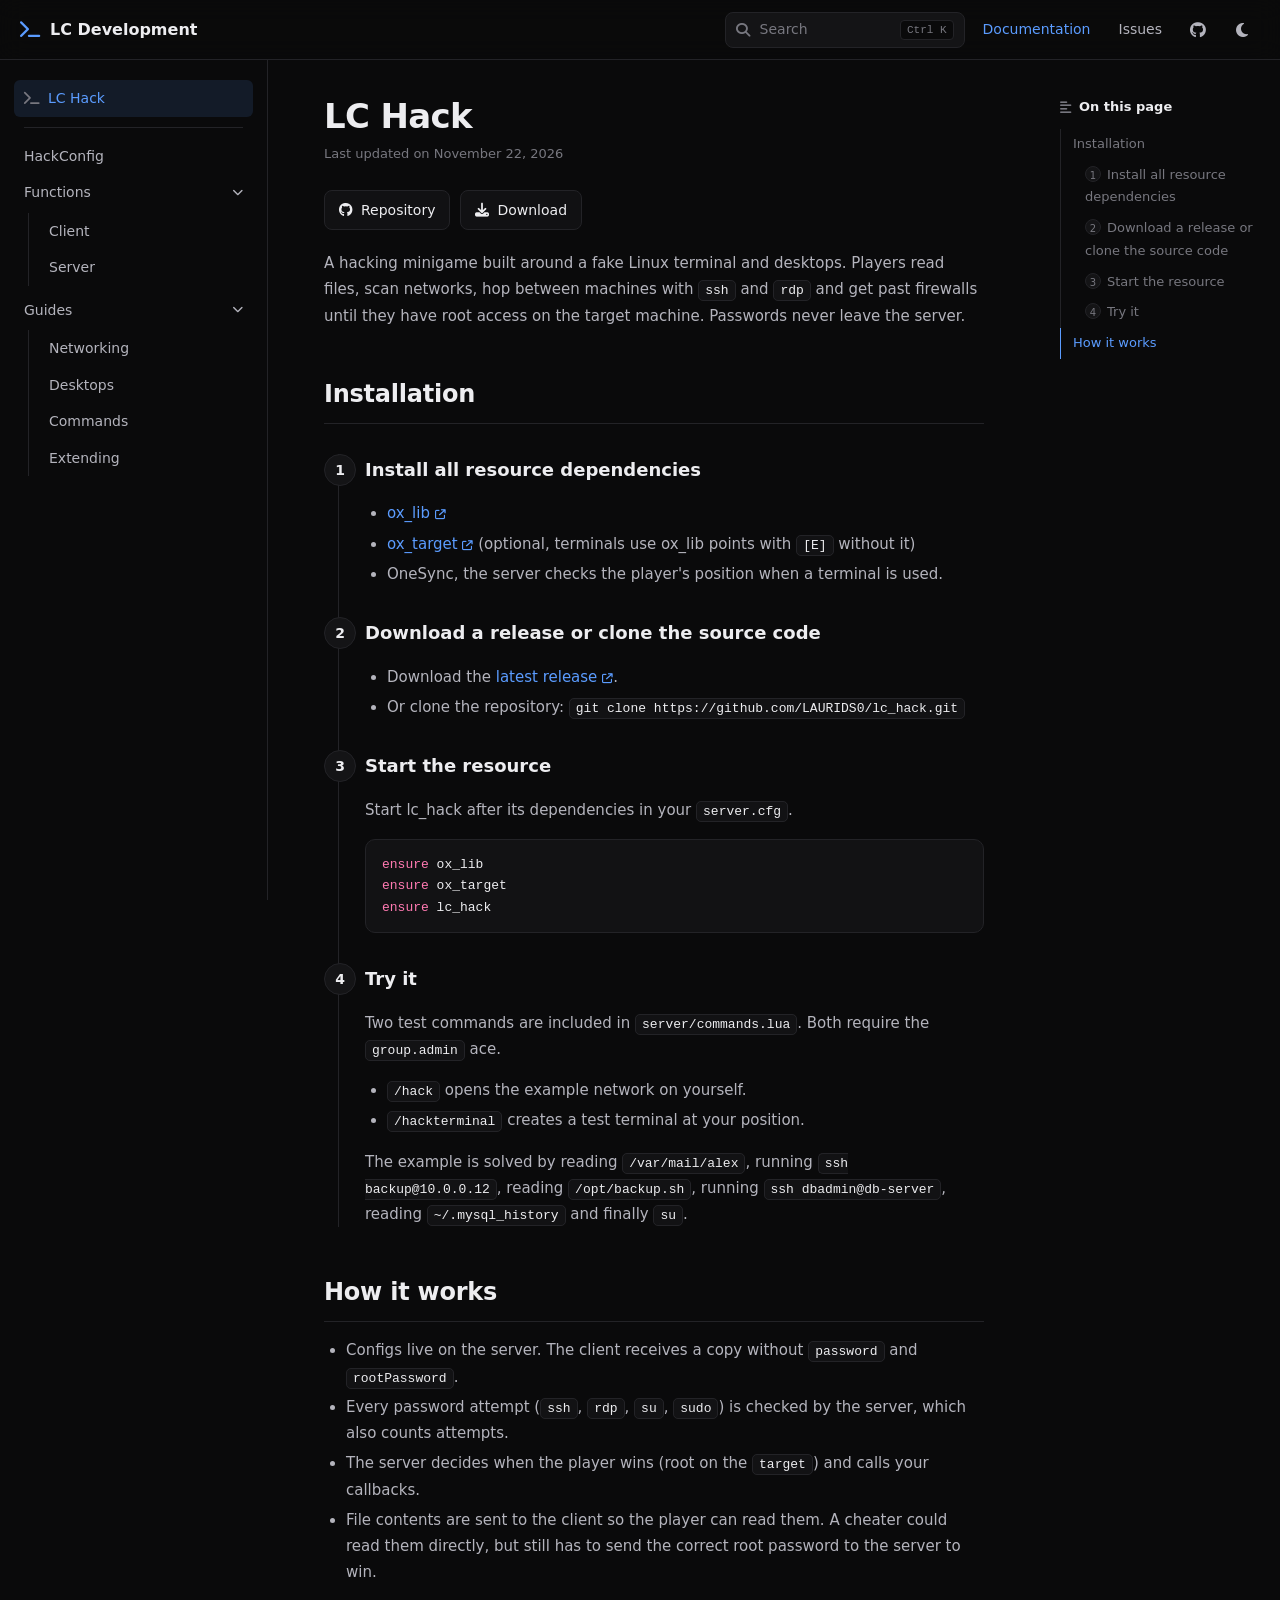
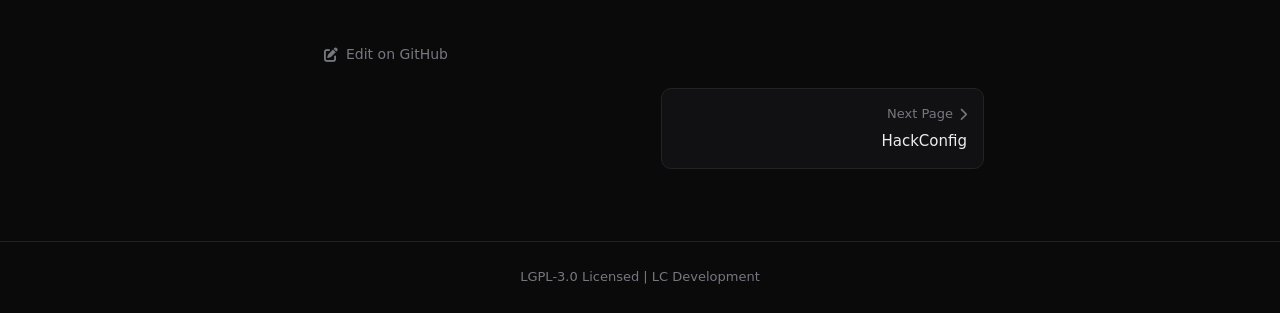
==== docs/index.html @ c765f6a7 "Initial release of lc_hack Fake Linux terminal and desktop hacking minigame with networks, firewalls" ====
<!DOCTYPE html>
<html lang="en">
<head>
<meta charset="UTF-8">
<meta name="viewport" content="width=device-width, initial-scale=1.0">
<title>LC Hack - LC Development</title>
<link rel="stylesheet" href="https://cdnjs.cloudflare.com/ajax/libs/font-awesome/6.5.1/css/all.min.css">
<style>
:root {
    --bg: #ffffff; --bg-soft: #f7f7f8; --bg-card: #fafafa; --bg-code: #f6f6f7; --border: #e6e6e9;
    --text: #0f0f12; --text-soft: #4a4a55; --text-muted: #8a8a96;
    --primary: #2563eb; --primary-soft: rgba(37, 99, 235, .1);
    --tk: #c2255c; --ts: #2b8a3e; --tc: #868e96; --tn: #d9480f; --tf: #1c7ed6;
}
:root[data-theme="dark"] {
    --bg: #0a0a0b; --bg-soft: #141416; --bg-card: #111113; --bg-code: #121214; --border: #232327;
    --text: #ededf0; --text-soft: #b4b4bd; --text-muted: #77777f;
    --primary: #5b9cff; --primary-soft: rgba(91, 156, 255, .12);
    --tk: #ff7ab2; --ts: #8ce99a; --tc: #6c6c75; --tn: #ffa94d; --tf: #74c0fc;
}
* { box-sizing: border-box; }
html { scroll-padding-top: 80px; }
body { margin: 0; background: var(--bg); color: var(--text); font: 15px/1.75 Inter, system-ui, -apple-system, 'Segoe UI', sans-serif; -webkit-font-smoothing: antialiased; }
a { color: var(--primary); text-decoration: none; }
a:hover { text-decoration: underline; }
button { font: inherit; cursor: pointer; }

/* ---------- Navbar ---------- */
.navbar { position: sticky; top: 0; z-index: 30; height: 60px; display: flex; align-items: center; gap: 8px; padding: 0 20px; background: color-mix(in srgb, var(--bg) 80%, transparent); backdrop-filter: blur(12px); border-bottom: 1px solid var(--border); }
.brand { display: flex; align-items: center; gap: 10px; font-weight: 700; font-size: 16px; color: var(--text); margin-right: auto; }
.brand:hover { text-decoration: none; }
.brand i { color: var(--primary); font-size: 18px; }
.search-btn { display: flex; align-items: center; gap: 10px; width: 240px; height: 36px; padding: 0 10px; border-radius: 8px; border: 1px solid var(--border); background: var(--bg-soft); color: var(--text-muted); font-size: 14px; }
.search-btn:hover { color: var(--text); }
.search-btn kbd { margin-left: auto; font: 11px/18px ui-monospace, monospace; padding: 0 6px; border: 1px solid var(--border); border-radius: 4px; background: var(--bg); }
.nav-text { padding: 6px 10px; font-size: 14px; color: var(--text-soft); }
.nav-text:hover { color: var(--text); text-decoration: none; }
.nav-text.active { color: var(--primary); font-weight: 500; }
.icon-btn { width: 36px; height: 36px; display: grid; place-items: center; border-radius: 8px; border: none; background: none; color: var(--text-soft); font-size: 16px; }
.icon-btn:hover { background: var(--bg-soft); color: var(--text); text-decoration: none; }
.menu-btn { display: none; }

/* ---------- Layout ---------- */
.layout { display: flex; max-width: 1400px; margin: 0 auto; }
.sidebar { position: sticky; top: 60px; height: calc(100vh - 60px); width: 268px; flex: none; overflow-y: auto; padding: 20px 14px 40px; border-right: 1px solid var(--border); font-size: 14px; }
.side-link { display: flex; align-items: center; gap: 8px; padding: 6px 10px; border-radius: 6px; color: var(--text-soft); }
.side-link:hover { background: var(--bg-soft); color: var(--text); text-decoration: none; }
.side-link.active { background: var(--primary-soft); color: var(--primary); font-weight: 500; }
.side-root { font-weight: 600; color: var(--text); }
.side-root i { width: 16px; text-align: center; color: var(--text-muted); }
.side-folder { display: flex; align-items: center; justify-content: space-between; width: 100%; padding: 6px 10px; border: none; border-radius: 6px; background: none; color: var(--text-soft); text-align: left; }
.side-folder:hover { background: var(--bg-soft); color: var(--text); }
.side-folder i { font-size: 11px; transition: transform .15s; }
.side-folder.closed i { transform: rotate(-90deg); }
.side-children { margin: 2px 0 6px 14px; padding-left: 10px; border-left: 1px solid var(--border); }
.side-folder.closed + .side-children { display: none; }
.side-sep { height: 1px; margin: 10px 10px; background: var(--border); }

main { flex: 1; min-width: 0; padding: 36px 56px 72px; }
.toc { position: sticky; top: 60px; height: calc(100vh - 60px); width: 240px; flex: none; overflow-y: auto; padding: 36px 20px; font-size: 13px; }
.toc-title { display: flex; align-items: center; gap: 8px; font-weight: 600; margin-bottom: 10px; color: var(--text); }
.toc-title i { color: var(--text-muted); }
.toc a { display: block; padding: 4px 0 4px 12px; color: var(--text-muted); border-left: 1px solid var(--border); }
.toc a.h3 { padding-left: 24px; }
.toc a.active { color: var(--primary); border-left-color: var(--primary); }
.toc a:hover { color: var(--text); text-decoration: none; }
.toc .step { display: inline-grid; place-items: center; width: 16px; height: 16px; margin-right: 6px; border-radius: 50%; background: var(--bg-soft); border: 1px solid var(--border); font-size: 10px; }

/* ---------- Page ---------- */
article { max-width: 780px; }
.crumb { display: flex; align-items: center; gap: 8px; font-size: 14px; color: var(--text-muted); margin-bottom: 6px; }
.crumb i { font-size: 10px; }
article h1 { font-size: 34px; line-height: 1.2; letter-spacing: -.02em; margin: 0 0 6px; }
.updated { font-size: 13px; color: var(--text-muted); margin-bottom: 24px; }
article h2 { font-size: 24px; letter-spacing: -.01em; margin: 44px 0 12px; padding-bottom: 8px; border-bottom: 1px solid var(--border); scroll-margin-top: 80px; }
article h3 { font-size: 18px; margin: 30px 0 8px; scroll-margin-top: 80px; }
article h2, article h3 { position: relative; }
.anchor { margin-left: 8px; font-size: .7em; opacity: 0; color: var(--text-muted); }
h2:hover .anchor, h3:hover .anchor { opacity: 1; }
article p, article li { color: var(--text-soft); }
article strong { color: var(--text); }
article ul, article ol { padding-left: 22px; }
article li { margin: 4px 0; }
article li > ul { margin: 2px 0; }
:not(pre) > code { font: 13px ui-monospace, SFMono-Regular, Consolas, monospace; padding: 2px 6px; border-radius: 5px; background: var(--bg-code); border: 1px solid var(--border); color: var(--text); }
.buttons { display: flex; gap: 10px; margin: 0 0 20px; }
.button { display: inline-flex; align-items: center; gap: 8px; padding: 7px 14px; border-radius: 8px; border: 1px solid var(--border); background: var(--bg-card); color: var(--text); font-size: 14px; font-weight: 500; }
.button:hover { background: var(--bg-soft); text-decoration: none; }

/* Steps (numbered H3s), like the ox installation pages */
.steps { counter-reset: step; margin-left: 14px; padding-left: 26px; border-left: 1px solid var(--border); }
.steps h3 { counter-increment: step; }
.steps h3::before { content: counter(step); position: absolute; left: -41px; top: 0; width: 30px; height: 30px; display: grid; place-items: center; border-radius: 50%; background: var(--bg-soft); border: 1px solid var(--border); font-size: 14px; color: var(--text); }

.table { overflow-x: auto; margin: 18px 0; }
table { border-collapse: collapse; width: 100%; font-size: 14px; }
th { text-align: left; font-weight: 600; color: var(--text); background: var(--bg-soft); }
th, td { padding: 8px 12px; border: 1px solid var(--border); vertical-align: top; color: var(--text-soft); }

.code { position: relative; margin: 16px 0; border: 1px solid var(--border); border-radius: 10px; background: var(--bg-code); }
.code pre { margin: 0; padding: 14px 16px; overflow-x: auto; font: 13px/1.65 ui-monospace, SFMono-Regular, Consolas, monospace; color: var(--text); }
.copy { position: absolute; top: 8px; right: 8px; width: 30px; height: 30px; display: grid; place-items: center; border-radius: 6px; border: 1px solid var(--border); background: var(--bg); color: var(--text-muted); opacity: 0; transition: opacity .15s; }
.code:hover .copy { opacity: 1; }
.copy:hover { color: var(--text); }
.tk { color: var(--tk); } .ts { color: var(--ts); } .tc { color: var(--tc); font-style: italic; } .tn { color: var(--tn); } .tf { color: var(--tf); }

/* Page footer: edit link + previous / next cards */
.page-footer { max-width: 780px; margin-top: 56px; }
.edit { display: inline-flex; align-items: center; gap: 8px; font-size: 14px; color: var(--text-muted); }
.edit:hover { color: var(--text); text-decoration: none; }
.pager { display: grid; grid-template-columns: 1fr 1fr; gap: 14px; margin-top: 20px; }
.card { display: block; padding: 14px 16px; border: 1px solid var(--border); border-radius: 10px; background: var(--bg-card); color: var(--text); font-weight: 500; }
.card:hover { background: var(--bg-soft); text-decoration: none; }
.card small { display: flex; align-items: center; gap: 6px; font-size: 13px; font-weight: 400; color: var(--text-muted); margin-bottom: 2px; }
.card.next { text-align: right; grid-column: 2; }
.card.next small { justify-content: flex-end; }
footer { border-top: 1px solid var(--border); padding: 24px; text-align: center; font-size: 13px; color: var(--text-muted); }

/* ---------- Search dialog ---------- */
.search-overlay { position: fixed; inset: 0; z-index: 50; display: none; align-items: flex-start; justify-content: center; padding-top: 12vh; background: rgba(0, 0, 0, .45); backdrop-filter: blur(2px); }
.search-overlay.open { display: flex; }
.search-box { width: min(620px, 92vw); border: 1px solid var(--border); border-radius: 12px; background: var(--bg); box-shadow: 0 20px 50px rgba(0, 0, 0, .35); overflow: hidden; }
.search-input { display: flex; align-items: center; gap: 10px; padding: 0 14px; border-bottom: 1px solid var(--border); color: var(--text-muted); }
.search-input input { flex: 1; height: 50px; border: none; outline: none; background: none; color: var(--text); font: inherit; font-size: 15px; }
.results { max-height: 52vh; overflow-y: auto; padding: 6px; }
.result { display: flex; align-items: center; gap: 12px; padding: 9px 12px; border-radius: 8px; color: var(--text); font-size: 14px; }
.result i { color: var(--text-muted); width: 16px; text-align: center; }
.result small { display: block; color: var(--text-muted); font-size: 12px; }
.result.active, .result:hover { background: var(--primary-soft); text-decoration: none; }
.result-empty { padding: 18px; text-align: center; color: var(--text-muted); font-size: 14px; }

@media (max-width: 1200px) { .toc { display: none; } }
@media (max-width: 880px) {
    .menu-btn { display: grid; }
    .nav-text { display: none; }
    .search-btn { width: 40px; justify-content: center; }
    .search-btn span, .search-btn kbd { display: none; }
    .sidebar { position: fixed; left: 0; top: 60px; z-index: 25; background: var(--bg); transform: translateX(-100%); transition: transform .2s; }
    .sidebar.open { transform: none; }
    main { padding: 24px 18px 60px; }
}
</style>
</head>
<body>

<header class="navbar">
    <button class="icon-btn menu-btn" id="menu" type="button" aria-label="Menu"><i class="fa-solid fa-bars"></i></button>
    <a class="brand" href="#/lc_hack"><i class="fa-solid fa-terminal"></i>LC Development</a>
    <button class="search-btn" id="search-open" type="button"><i class="fa-solid fa-magnifying-glass"></i><span>Search</span><kbd>Ctrl K</kbd></button>
    <a class="nav-text active" href="#/lc_hack">Documentation</a>
    <a class="nav-text" href="https://github.com/LAURIDS0/lc_hack/issues" target="_blank" rel="noopener">Issues</a>
    <a class="icon-btn" href="https://github.com/LAURIDS0/lc_hack" target="_blank" rel="noopener" aria-label="GitHub"><i class="fa-brands fa-github"></i></a>
    <button class="icon-btn" id="theme" type="button" aria-label="Toggle theme"><i class="fa-solid fa-moon"></i></button>
</header>

<div class="layout">
    <nav class="sidebar" id="sidebar">
        <a class="side-link side-root" href="#/lc_hack" data-page="lc_hack"><i class="fa-solid fa-terminal"></i>LC Hack</a>
        <div class="side-sep"></div>
        <a class="side-link" href="#/hackconfig" data-page="hackconfig">HackConfig</a>
        <button class="side-folder" type="button">Functions <i class="fa-solid fa-chevron-down"></i></button>
        <div class="side-children">
            <a class="side-link" href="#/functions/client" data-page="functions/client">Client</a>
            <a class="side-link" href="#/functions/server" data-page="functions/server">Server</a>
        </div>
        <button class="side-folder" type="button">Guides <i class="fa-solid fa-chevron-down"></i></button>
        <div class="side-children">
            <a class="side-link" href="#/guides/networking" data-page="guides/networking">Networking</a>
            <a class="side-link" href="#/guides/desktops" data-page="guides/desktops">Desktops</a>
            <a class="side-link" href="#/guides/commands" data-page="guides/commands">Commands</a>
            <a class="side-link" href="#/guides/extending" data-page="guides/extending">Extending</a>
        </div>
    </nav>

    <main>
<!-- =====================================================================
     LC Hack (overview)
     ===================================================================== -->
<article data-page="lc_hack" data-crumb="" hidden>
<h1>LC Hack</h1>
<div class="buttons">
    <a class="button" href="https://github.com/LAURIDS0/lc_hack" target="_blank" rel="noopener"><i class="fa-brands fa-github"></i>Repository</a>
    <a class="button" href="https://github.com/LAURIDS0/lc_hack/releases/latest" target="_blank" rel="noopener"><i class="fa-solid fa-download"></i>Download</a>
</div>
<p>A hacking minigame built around a fake Linux terminal and desktops. Players read files, scan networks, hop between machines with <code>ssh</code> and <code>rdp</code> and get past firewalls until they have root access on the target machine. Passwords never leave the server.</p>

<h2>Installation</h2>
<div class="steps">
<h3>Install all resource dependencies</h3>
<ul>
    <li><a href="https://github.com/overextended/ox_lib" target="_blank" rel="noopener">ox_lib</a></li>
    <li><a href="https://github.com/overextended/ox_target" target="_blank" rel="noopener">ox_target</a> (optional, terminals use ox_lib points with <code>[E]</code> without it)</li>
    <li>OneSync, the server checks the player's position when a terminal is used.</li>
</ul>

<h3>Download a release or clone the source code</h3>
<ul>
    <li>Download the <a href="https://github.com/LAURIDS0/lc_hack/releases/latest" target="_blank" rel="noopener">latest release</a>.</li>
    <li>Or clone the repository: <code>git clone https://github.com/LAURIDS0/lc_hack.git</code></li>
</ul>

<h3>Start the resource</h3>
<p>Start lc_hack after its dependencies in your <code>server.cfg</code>.</p>
<pre data-lang="cfg">ensure ox_lib
ensure ox_target
ensure lc_hack</pre>

<h3>Try it</h3>
<p>Two test commands are included in <code>server/commands.lua</code>. Both require the <code>group.admin</code> ace.</p>
<ul>
    <li><code>/hack</code> opens the example network on yourself.</li>
    <li><code>/hackterminal</code> creates a test terminal at your position.</li>
</ul>
<p>The example is solved by reading <code>/var/mail/alex</code>, running <code>ssh backup@10.0.0.12</code>, reading <code>/opt/backup.sh</code>, running <code>ssh dbadmin@db-server</code>, reading <code>~/.mysql_history</code> and finally <code>su</code>.</p>
</div>

<h2>How it works</h2>
<ul>
    <li>Configs live on the server. The client receives a copy without <code>password</code> and <code>rootPassword</code>.</li>
    <li>Every password attempt (<code>ssh</code>, <code>rdp</code>, <code>su</code>, <code>sudo</code>) is checked by the server, which also counts attempts.</li>
    <li>The server decides when the player wins (root on the <code>target</code>) and calls your callbacks.</li>
    <li>File contents are sent to the client so the player can read them. A cheater could read them directly, but still has to send the correct root password to the server to win.</li>
</ul>
</article>

<!-- =====================================================================
     HackConfig
     ===================================================================== -->
<article data-page="hackconfig" data-crumb="LC Hack" hidden>
<h1>HackConfig</h1>
<p>A hack is described by a single table. The top-level fields describe <strong>the player's own machine</strong> plus a few game settings, and every machine in <code>network</code> uses the same <a href="#/hackconfig/machine">machine fields</a>.</p>

<h2>Game</h2>
<p>Only used at the top level.</p>
<ul>
    <li>target?: <code>string</code>
        <ul><li>IP of the machine the player needs root access on. Defaults to the player's own machine.</li></ul></li>
    <li>attempts?: <code>number</code>
        <ul><li>Wrong passwords allowed in total across <code>ssh</code>, <code>rdp</code>, <code>su</code> and <code>sudo</code>. Defaults to <code>3</code>.</li></ul></li>
    <li>network?: <code>HackMachine[]</code>
        <ul><li>The other machines. Machines without an <code>ip</code> are ignored.</li></ul></li>
</ul>

<h2>Machine</h2>
<p>Used at the top level and in every entry of <code>network</code>.</p>
<ul>
    <li>ip?: <code>string</code> or <code>string[]</code>
        <ul><li>The machine's IPs. More than one IP puts the machine on several networks. Defaults to <code>'10.0.0.20'</code> for the player's own machine.</li></ul></li>
    <li>host?: <code>string</code>
        <ul><li>Hostname shown in the prompt, <code>hostname</code> and <code>nmap</code>. Defaults to <code>'pc'</code>.</li></ul></li>
    <li>user?: <code>string</code>
        <ul><li>The user the player logs in as. The home directory is <code>/home/&lt;user&gt;</code>. Defaults to <code>'user'</code>.</li></ul></li>
    <li>password?: <code>string</code>
        <ul><li>The user's password for <code>ssh</code> and <code>rdp</code>. Without it, no password is asked for.</li></ul></li>
    <li>rootPassword?: <code>string</code>
        <ul><li>Root password for <code>su</code> and <code>sudo</code>. Without it, the player becomes root without a password.</li></ul></li>
    <li>desktop?: <code>'ubuntu'</code> or <code>'windows'</code> or <code>'kali'</code> or <code>'macos'</code> or <code>'random'</code>
        <ul><li>Graphical desktop, see <a href="#/guides/desktops">Desktops</a>. CLI only without it.</li></ul></li>
    <li>ports?: <code>number[]</code>
        <ul><li>Services the machine runs, e.g. <code>22</code> (ssh), <code>80</code> (http), <code>3306</code> (mysql), <code>3389</code> / <code>5900</code> (remote desktop). Defaults to <code>{ 22 }</code>, plus the remote desktop port when the machine has a <code>desktop</code>.</li></ul></li>
    <li>firewall?: <code>table</code>
        <ul><li>See <a href="#/hackconfig/firewall">Firewall</a>. No firewall without it.</li></ul></li>
    <li>processes?: <code>string[]</code>
        <ul><li>Extra processes shown in <code>ps aux</code>, running as root.</li></ul></li>
    <li>files?: <code>table&lt;string, string&gt;</code>
        <ul><li>Your own files as <code>[path] = content</code>, see <a href="#/hackconfig/files">Files</a>.</li></ul></li>
    <li>locked?: <code>string[]</code>
        <ul><li>Extra paths only root can read, e.g. <code>{ '~/secret.txt' }</code>.</li></ul></li>
</ul>

<h2>Firewall</h2>
<ul>
    <li>allow?: <code>string[]</code>
        <ul><li>IPs that may do anything.</li></ul></li>
    <li>open?: <code>number[]</code>
        <ul><li>Ports anyone may use.</li></ul></li>
    <li>ping?: <code>boolean</code>
        <ul><li>Answer ping from anyone. Defaults to <code>false</code>.</li></ul></li>
</ul>
<p><code>firewall = {}</code> blocks everything from the outside. See <a href="#/guides/networking/firewall">Networking</a> for how traffic is checked.</p>

<h2>Files</h2>
<p>Every machine gets around 90 default Linux files, built with its own <code>user</code>, <code>host</code> and IPs. Your <code>files</code> are added on top.</p>
<ul>
    <li><code>~</code> is the machine's home directory. Absolute paths work too.</li>
    <li>Directories are created automatically.</li>
    <li>Files starting with <code>.</code> are hidden and only shown with <code>ls -a</code>.</li>
    <li>Using the same path as a default file replaces it, e.g. <code>/etc/hosts</code> or <code>/opt/backup.sh</code>.</li>
    <li>Contents are plain text. Use <code>\n</code> for new lines.</li>
    <li><code>/var/www/html/index.html</code> is what <code>curl</code> shows when the machine has port <code>80</code>.</li>
</ul>
<p>By default only root can read <code>/root</code>, <code>/etc/shadow</code>, <code>/etc/sudoers</code>, <code>/var/backups/shadow.bak</code> and <code>~/.ssh/id_rsa</code>.</p>
<p>The default files contain fake passwords to mislead players. <strong>Do not</strong> use these as real passwords:</p>
<div class="table"><table>
<thead><tr><th>Fake password</th><th>Found in</th></tr></thead>
<tbody>
<tr><td><code>toor</code></td><td><code>~/.bash_history</code></td></tr>
<tr><td><code>Pa$$w0rd!</code></td><td><code>/var/www/html/config.php</code></td></tr>
<tr><td><code>changeme</code></td><td><code>/opt/backup.sh</code></td></tr>
<tr><td><code>summer2019</code>, <code>Football123</code>, <code>12345678</code></td><td><code>~/Documents/old_passwords.txt</code></td></tr>
</tbody></table></div>

<p><strong>Example</strong></p>
<pre data-lang="lua">local config = {
    -- The player's own machine
    ip = '10.0.0.20',
    host = 'workstation',
    user = 'alex',
    desktop = 'ubuntu',
    files = {
        ['/var/mail/alex'] = 'User: backup\nPassword: Secure2026',
    },

    -- Game
    target = '192.168.1.5',
    attempts = 5,

    -- Other machines
    network = {
        {
            ip = { '10.0.0.12', '192.168.1.10' },
            host = 'backup-srv',
            user = 'backup',
            password = 'Secure2026',
        },
        {
            ip = '192.168.1.5',
            host = 'db-server',
            user = 'dbadmin',
            password = 'Tr0ll3y!',
            rootPassword = 'Fjord#88',
            ports = { 22, 3306 },
            firewall = { allow = { '192.168.1.10' } },
        },
    },
}</pre>
</article>

<!-- =====================================================================
     Functions / Client
     ===================================================================== -->
<article data-page="functions/client" data-crumb="LC Hack / Functions" hidden>
<h1>Client</h1>
<p>Hacks are always started by the server, see <a href="#/functions/server">Server</a>. The client can only check and close the terminal.</p>

<h2>isOpen</h2>
<p>Checks if the hack terminal is open.</p>
<pre data-lang="lua">exports.lc_hack:isOpen()</pre>
<p>Return:</p>
<ul><li><code>boolean</code> - Returns <code>true</code> if the terminal is open, otherwise <code>false</code>.</li></ul>
<p><strong>Example</strong></p>
<pre data-lang="lua">if exports.lc_hack:isOpen() then return end</pre>

<h2>close</h2>
<p>Closes the terminal. This counts as giving up, like pressing <code>Escape</code>.</p>
<pre data-lang="lua">exports.lc_hack:close()</pre>
</article>

<!-- =====================================================================
     Functions / Server
     ===================================================================== -->
<article data-page="functions/server" data-crumb="LC Hack / Functions" hidden>
<h1>Server</h1>
<p>All server exports take a <a href="#/hackconfig">HackConfig</a>. They throw an error on invalid types, e.g. <code>expected data.coords to have type 'vector3' (received nil)</code>.</p>

<h2>createTerminal</h2>
<p>Creates a new hack terminal in the world. With ox_target it becomes a sphere zone, otherwise an ox_lib point with <code>[E]</code>.</p>
<pre data-lang="lua">exports.lc_hack:createTerminal(data)</pre>
<ul>
    <li>data: <code>table</code>
        <ul>
            <li>coords: <code>vector3</code></li>
            <li>config: <code>HackConfig</code></li>
            <li>name?: <code>string</code>
                <ul><li>An optional name to refer to the terminal instead of using the <code>id</code>. Using the same name again replaces the old terminal.</li></ul></li>
            <li>label?: <code>string</code>
                <ul><li>Text shown by ox_target or the <code>[E]</code> prompt. Defaults to <code>'Hack terminal'</code>.</li></ul></li>
            <li>radius?: <code>number</code>
                <ul><li>How close the player has to be. Defaults to <code>1.5</code>.</li></ul></li>
            <li>onSuccess?: <code>function(source: number, id: number | string)</code>
                <ul><li>Called when the player gets root on the target. <code>id</code> is the <code>name</code> if one was set.</li></ul></li>
            <li>onFail?: <code>function(source: number, id: number | string)</code>
                <ul><li>Called on too many wrong passwords, <code>Escape</code>, <code>exit</code> or when the player drops.</li></ul></li>
        </ul>
    </li>
</ul>
<p>Return:</p>
<ul><li>id: <code>number</code></li></ul>
<p>Terminals are removed automatically when the resource that created them stops. Several players can use the same terminal at the same time, each in their own hack.</p>
<p><strong>Example</strong></p>
<pre data-lang="lua">exports.lc_hack:createTerminal({
    name = 'bank_server',
    coords = vec3(253.1, 228.4, 101.7),
    label = 'Use server',
    config = {
        user = 'teller',
        desktop = 'windows',
        target = '10.1.0.10',
        network = {
            { ip = '10.1.0.10', host = 'bank-core', user = 'ops', password = 'Vault#2026', rootPassword = 'Valv-7781' },
        },
    },
    onSuccess = function(source, id)
        -- reward the player, open a door, etc.
    end,
    onFail = function(source, id)
        -- trigger an alarm, etc.
    end,
})</pre>

<h2>removeTerminal</h2>
<p>Removes a terminal.</p>
<pre data-lang="lua">exports.lc_hack:removeTerminal(id)</pre>
<ul>
    <li>id: <code>number</code> or <code>string</code>
        <ul><li>The id returned by <code>createTerminal</code>, or the terminal's <code>name</code>.</li></ul></li>
</ul>
<p>Return:</p>
<ul><li><code>boolean</code> - Returns <code>true</code> if a terminal was removed.</li></ul>

<h2>terminalExists</h2>
<p>Checks if a terminal exists.</p>
<pre data-lang="lua">exports.lc_hack:terminalExists(id)</pre>
<ul><li>id: <code>number</code> or <code>string</code></li></ul>
<p>Return:</p>
<ul><li><code>boolean</code> - Returns <code>true</code> if the terminal exists, otherwise <code>false</code>.</li></ul>

<h2>startHack</h2>
<p>Opens a hack directly on a player, without a terminal. Useful for items and jobs.</p>
<pre data-lang="lua">exports.lc_hack:startHack(source, config, cb)</pre>
<ul>
    <li>source: <code>number</code></li>
    <li>config: <code>HackConfig</code></li>
    <li>cb?: <code>function(success: boolean)</code>
        <ul><li>Called when the hack ends.</li></ul></li>
</ul>
<p>Return:</p>
<ul><li>started: <code>boolean</code> - <code>false</code> if the player is already hacking.</li></ul>
<p><strong>Example</strong></p>
<pre data-lang="lua">exports.lc_hack:startHack(source, config, function(success)
    if success then
        -- reward the player
    end
end)</pre>

<h2>stopHack</h2>
<p>Stops the player's hack and closes the terminal. Counts as a failure, so <code>cb(false)</code> or <code>onFail</code> is called.</p>
<pre data-lang="lua">exports.lc_hack:stopHack(source)</pre>
<ul><li>source: <code>number</code></li></ul>

<h2>isHacking</h2>
<p>Checks if a player is currently hacking.</p>
<pre data-lang="lua">exports.lc_hack:isHacking(source)</pre>
<ul><li>source: <code>number</code></li></ul>
<p>Return:</p>
<ul><li><code>boolean</code> - Returns <code>true</code> if the player is hacking, otherwise <code>false</code>.</li></ul>
</article>

<!-- =====================================================================
     Guides / Networking
     ===================================================================== -->
<article data-page="guides/networking" data-crumb="LC Hack / Guides" hidden>
<h1>Networking</h1>
<p>Machines are connected through simple /24 networks. Building a network is mostly about choosing IPs and firewalls so the player has to find the right path.</p>

<h2>Rules</h2>
<ul>
    <li>Two machines can only reach each other when they have an IP on the same /24 network (the first three numbers match, e.g. <code>10.0.0.x</code>).</li>
    <li>A machine with several IPs, e.g. <code>{ '10.0.0.12', '192.168.1.10' }</code>, connects two networks. To reach <code>192.168.1.x</code>, the player has to <code>ssh</code> into it first.</li>
    <li>There is no routing and no DNS. Hostnames like <code>db-server</code> are looked up in <code>/etc/hosts</code> on the current machine, so replace <code>/etc/hosts</code> in a machine's <code>files</code> to make a name work.</li>
    <li><code>arp</code> remembers every machine the player tried to contact, even when a firewall blocked it.</li>
</ul>

<h2>Connection errors</h2>
<div class="table"><table>
<thead><tr><th>Situation</th><th>ping</th><th>ssh, rdp, curl</th></tr></thead>
<tbody>
<tr><td>Not on the same network</td><td><code>Network is unreachable</code></td><td><code>Network is unreachable</code></td></tr>
<tr><td>No machine on that IP</td><td><code>Destination Host Unreachable</code></td><td><code>No route to host</code></td></tr>
<tr><td>Blocked by a firewall</td><td>No reply, 100% packet loss</td><td><code>Connection timed out</code> after a delay</td></tr>
<tr><td>Port missing from <code>ports</code></td><td>-</td><td><code>Connection refused</code></td></tr>
</tbody></table></div>

<h2>Firewall</h2>
<pre data-lang="lua">firewall = {
    allow = { '192.168.1.10' }, -- these IPs may do anything
    open = { 80 },              -- these ports are open to everyone
    ping = false,               -- answer ping from everyone
}</pre>
<ul>
    <li>The IP that is checked is the player's IP on the same network as the target.</li>
    <li><code>nmap</code> shows blocked ports as <code>filtered</code>. A host that answers neither ping nor port 80/443 looks down, and <code>nmap -Pn</code> scans it anyway.</li>
    <li>As root, the player can change a firewall with <code>ufw disable</code>, <code>ufw allow 22</code> or <code>ufw allow from &lt;ip&gt;</code>. Changes last until the terminal closes.</li>
</ul>
</article>

<!-- =====================================================================
     Guides / Desktops
     ===================================================================== -->
<article data-page="guides/desktops" data-crumb="LC Hack / Guides" hidden>
<h1>Desktops</h1>
<p>Besides the CLI, a machine can have a graphical desktop. All desktops have the same apps; only the look and the app names change.</p>

<div class="table"><table>
<thead><tr><th>desktop</th><th>Look</th><th>Terminal</th><th>Files</th><th>Editor</th><th>Remote desktop</th></tr></thead>
<tbody>
<tr><td><code>'ubuntu'</code></td><td>Top bar, dock on the left</td><td>Terminal</td><td>Files</td><td>Text Editor</td><td>VNC, port <code>5900</code></td></tr>
<tr><td><code>'windows'</code></td><td>Taskbar at the bottom</td><td>Windows Terminal</td><td>File Explorer</td><td>Notepad</td><td>RDP, port <code>3389</code></td></tr>
<tr><td><code>'kali'</code></td><td>Dark top panel with apps</td><td>QTerminal</td><td>Thunar</td><td>Mousepad</td><td>VNC, port <code>5900</code></td></tr>
<tr><td><code>'macos'</code></td><td>Menu bar, dock at the bottom</td><td>Terminal</td><td>Finder</td><td>TextEdit</td><td>VNC, port <code>5900</code></td></tr>
<tr><td><code>'random'</code></td><td colspan="5">One of the four, picked every time the terminal opens</td></tr>
</tbody></table></div>

<h2>Access</h2>
<ul>
    <li>If the player's own machine has a <code>desktop</code>, the hack starts on it.</li>
    <li><code>startx</code> opens the desktop of the current machine.</li>
    <li><code>rdp [user@]host</code> opens a remote desktop on another machine. It needs port <code>3389</code> or <code>5900</code>, goes through the firewall and asks for the user's <code>password</code>, checked by the server.</li>
    <li>The power button closes the desktop. If it was opened with <code>rdp</code>, it also logs off that machine.</li>
</ul>
<p>A machine with a <code>desktop</code> and no <code>ports</code> gets <code>{ 22, 3389 }</code> (Windows) or <code>{ 22, 5900 }</code> (others). When you set <code>ports</code> yourself, add the remote desktop port if <code>rdp</code> should work. For <code>'random'</code>, add both.</p>

<h2>Apps</h2>
<ul>
    <li><strong>Terminal</strong> - the real CLI in a window. It shares the login stack, so <code>ssh</code>, <code>su</code> and everything else works. Closing the window keeps its history.</li>
    <li><strong>Files</strong> - browse the desktop machine's files. Double click a folder to open it and a file to open it in the editor. Locked files show a lock and an error dialog. The Hidden checkbox shows files starting with <code>.</code>.</li>
    <li><strong>Text Editor</strong> - shows a file read-only.</li>
</ul>
<p>Windows can be moved by their title bar, brought to the front by clicking and closed. The file manager always shows the desktop's machine, even after <code>ssh</code>-ing elsewhere in the terminal. The Windows desktop shows paths as <code>C:\home\alex</code>, but uses the same Linux filesystem.</p>
</article>

<!-- =====================================================================
     Guides / Commands
     ===================================================================== -->
<article data-page="guides/commands" data-crumb="LC Hack / Guides" hidden>
<h1>Commands</h1>
<p>Everything a player can type in the terminal. Every wrong password counts as one attempt, no matter if it was <code>ssh</code>, <code>rdp</code>, <code>su</code> or <code>sudo</code>.</p>

<h2>Files</h2>
<div class="table"><table>
<thead><tr><th>Command</th><th>Description</th></tr></thead>
<tbody>
<tr><td><code>ls [-a] [-l] [path]</code></td><td>List files. <code>-a</code> shows hidden files, <code>-l</code> shows permissions, owner and size.</td></tr>
<tr><td><code>la</code>, <code>ll</code></td><td>Shortcuts for <code>ls -a</code> and <code>ls -la</code>.</td></tr>
<tr><td><code>cd [path]</code>, <code>pwd</code></td><td>Change or print the current directory. Supports <code>..</code>, <code>/</code> and <code>~</code>.</td></tr>
<tr><td><code>cat &lt;file...&gt;</code></td><td>Print one or more files.</td></tr>
<tr><td><code>head &lt;file&gt;</code>, <code>tail &lt;file&gt;</code></td><td>First or last 10 lines.</td></tr>
<tr><td><code>grep &lt;text&gt; &lt;file&gt;</code></td><td>Lines containing the text.</td></tr>
<tr><td><code>find [path] [-name pattern]</code></td><td>Find files. <code>*</code> is a wildcard, e.g. <code>find / -name *.sh</code>.</td></tr>
<tr><td><code>file &lt;file&gt;</code></td><td>File type: ASCII text, shell script, ELF, image, directory.</td></tr>
<tr><td><code>wc &lt;file&gt;</code></td><td>Lines, words and characters.</td></tr>
<tr><td><code>strings &lt;file&gt;</code></td><td>Readable text inside a binary file.</td></tr>
<tr><td><code>base64 [-d] &lt;file | text&gt;</code></td><td>Encode or decode base64. If the file doesn't exist, the argument is used as text.</td></tr>
</tbody></table></div>

<h2>System</h2>
<div class="table"><table>
<thead><tr><th>Command</th><th>Description</th></tr></thead>
<tbody>
<tr><td><code>whoami</code>, <code>id</code></td><td>The current user.</td></tr>
<tr><td><code>hostname [-I]</code></td><td>The machine's name, or its IPs with <code>-I</code>.</td></tr>
<tr><td><code>uname [-a]</code>, <code>date</code></td><td>System information.</td></tr>
<tr><td><code>ps aux</code></td><td>Running processes, including the machine's <code>processes</code>.</td></tr>
<tr><td><code>crontab -l</code></td><td>The user's crontab (<code>/var/spool/cron/crontabs/&lt;user&gt;</code>), or <code>/etc/crontab</code> as root.</td></tr>
<tr><td><code>history</code>, <code>echo</code>, <code>clear</code>, <code>help</code></td><td>Command history, print text, clear the screen, list commands.</td></tr>
</tbody></table></div>

<h2>Network</h2>
<div class="table"><table>
<thead><tr><th>Command</th><th>Description</th></tr></thead>
<tbody>
<tr><td><code>ifconfig</code>, <code>ip a</code></td><td>Network interfaces and IPs.</td></tr>
<tr><td><code>ip r</code></td><td>Networks the machine can reach.</td></tr>
<tr><td><code>ping [-c count] &lt;host&gt;</code></td><td>Ping an IP or hostname, 4 packets by default.</td></tr>
<tr><td><code>nmap [-Pn] [-sn] &lt;host | net/24&gt;</code></td><td>Scan ports, or find hosts on a network with e.g. <code>nmap 10.0.0.0/24</code>.</td></tr>
<tr><td><code>arp</code></td><td>Machines this machine has been in contact with.</td></tr>
<tr><td><code>netstat</code></td><td>Ports this machine listens on.</td></tr>
<tr><td><code>curl &lt;host&gt;[:port]</code></td><td>Fetch the web page of a machine with port 80.</td></tr>
<tr><td><code>ssh [user@]host</code></td><td>Log in to another machine.</td></tr>
<tr><td><code>rdp [user@]host</code></td><td>Remote desktop to a machine with a <code>desktop</code>.</td></tr>
<tr><td><code>ufw status | enable | disable | allow &lt;port&gt; | allow from &lt;ip&gt;</code></td><td>Manage the firewall. Root only.</td></tr>
</tbody></table></div>

<h2>Access</h2>
<div class="table"><table>
<thead><tr><th>Command</th><th>Description</th></tr></thead>
<tbody>
<tr><td><code>su</code></td><td>Become root with the <code>rootPassword</code>. Root on the target wins.</td></tr>
<tr><td><code>sudo &lt;command&gt;</code></td><td>Run one command as root, e.g. <code>sudo cat /etc/shadow</code>. <code>sudo su</code> and <code>sudo -i</code> give a root shell.</td></tr>
<tr><td><code>startx</code></td><td>Open the desktop of the current machine.</td></tr>
<tr><td><code>exit</code>, <code>logout</code></td><td>Log out: root to user, ssh back to the previous machine. On the player's own machine it closes the terminal (failure).</td></tr>
</tbody></table></div>
<p><code>ssh</code> with the wrong username, e.g. <code>root@...</code>, never works, like <code>PermitRootLogin no</code>.</p>

<h2>Keys</h2>
<div class="table"><table>
<thead><tr><th>Key</th><th>Description</th></tr></thead>
<tbody>
<tr><td><code>Tab</code></td><td>Complete commands and paths. Lists every option when there are several.</td></tr>
<tr><td><code>Up</code>, <code>Down</code></td><td>Browse previous commands.</td></tr>
<tr><td><code>Enter</code></td><td>Run the command or submit the password.</td></tr>
<tr><td><code>Escape</code></td><td>Close the terminal (failure).</td></tr>
</tbody></table></div>
</article>

<!-- =====================================================================
     Guides / Extending
     ===================================================================== -->
<article data-page="guides/extending" data-crumb="LC Hack / Guides" hidden>
<h1>Extending</h1>
<p>How lc_hack is put together, and where to add your own commands, apps and desktops.</p>

<h2>Structure</h2>
<div class="table"><table>
<thead><tr><th>File</th><th>Responsibility</th></tr></thead>
<tbody>
<tr><td><code>server/main.lua</code></td><td>Entry point, requires the modules below.</td></tr>
<tr><td><code>server/api.lua</code></td><td>Exports and LuaLS types.</td></tr>
<tr><td><code>server/session.lua</code></td><td>Running hacks: passwords, attempts, win and loss.</td></tr>
<tr><td><code>server/terminal.lua</code></td><td>Terminals in the world and the distance check.</td></tr>
<tr><td><code>server/commands.lua</code></td><td>Test commands and the example config.</td></tr>
<tr><td><code>client/main.lua</code></td><td>Entry point, requires the modules below.</td></tr>
<tr><td><code>client/api.lua</code></td><td>Client exports.</td></tr>
<tr><td><code>client/terminal.lua</code></td><td>Opens and closes the NUI and forwards password attempts.</td></tr>
<tr><td><code>client/zones.lua</code></td><td>ox_target zones or ox_lib points.</td></tr>
<tr><td><code>web/js/terminal.js</code></td><td>Machines, filesystem, networking, firewall, commands, Tab and history.</td></tr>
<tr><td><code>web/js/desktop.js</code></td><td>Desktops, windows, Files and Text Editor.</td></tr>
<tr><td><code>web/css/style.css</code>, <code>web/css/desktop.css</code></td><td>The CLI and the four desktop themes.</td></tr>
</tbody></table></div>
<p>New client files must be listed in <code>files</code> in <code>fxmanifest.lua</code>, otherwise <code>require</code> can't find them.</p>

<h2>Flow</h2>
<ol>
    <li>The player uses a terminal and the client triggers <code>lc_hack:use</code>. The server checks the distance and starts a session.</li>
    <li>The server sends the config <strong>without passwords</strong> with <code>lc_hack:open</code>.</li>
    <li>When the player submits a password, <code>terminal.js</code> sends it through the NUI to <code>client/terminal.lua</code> and on to <code>lc_hack:verify</code>.</li>
    <li>The server checks it, counts attempts and decides the outcome. The answer goes back to <code>terminal.js</code>.</li>
    <li>When the hack ends, the server calls <code>onSuccess</code>, <code>onFail</code> or the <code>cb</code> from <code>startHack</code>.</li>
</ol>

<h2>Events</h2>
<div class="table"><table>
<thead><tr><th>Name</th><th>Type</th><th>Direction</th><th>Data</th></tr></thead>
<tbody>
<tr><td><code>lc_hack:open</code></td><td>event</td><td>server to client</td><td>Config without passwords</td></tr>
<tr><td><code>lc_hack:close</code></td><td>event</td><td>server to client</td><td>Closes the terminal (<code>stopHack</code>)</td></tr>
<tr><td><code>lc_hack:addTerminal</code></td><td>event</td><td>server to client</td><td><code>{ id, coords, label, radius }</code></td></tr>
<tr><td><code>lc_hack:removeTerminal</code></td><td>event</td><td>server to client</td><td><code>id</code></td></tr>
<tr><td><code>lc_hack:use</code></td><td>event</td><td>client to server</td><td>Terminal <code>id</code></td></tr>
<tr><td><code>lc_hack:stop</code></td><td>event</td><td>client to server</td><td>The player gave up</td></tr>
<tr><td><code>lc_hack:verify</code></td><td>ox_lib callback</td><td>client to server</td><td><code>{ machine, kind, user, value }</code> returns <code>{ ok, win, lost, attempts }</code></td></tr>
<tr><td><code>lc_hack:getTerminals</code></td><td>ox_lib callback</td><td>client to server</td><td>Every terminal, fetched on join</td></tr>
</tbody></table></div>
<p>Machines have an <code>index</code> (<code>1</code> is the player's own, <code>2+</code> is <code>network</code> in order), so the server knows which machine a password is for. <code>kind</code> is <code>'login'</code> (ssh, rdp) or <code>'root'</code> (su, sudo).</p>

<h2>Adding a command</h2>
<p>Add a function to <code>commands</code> in <code>web/js/terminal.js</code>. It receives the words after the command as a list and works with Tab automatically. Add it to <code>help</code> as well.</p>
<pre data-lang="js">// "whois 10.0.0.5" -> args = ['10.0.0.5']
whois(args) {
    const m = findMachine(args[0]);
    print(m ? `${args[0]} is ${m.host}` : 'whois: unknown host');
},</pre>

<h2>Adding a desktop app</h2>
<p>Create a function in <code>web/js/desktop.js</code> that builds an element and calls <code>createWindow</code>, then add it to the dock with <code>dockButton</code> in <code>openDesktop</code>. Icons are Font Awesome classes.</p>
<pre data-lang="js">function openCalculator() {
    const body = el('div', 'editor', '2 + 2 = 4');
    createWindow('Calculator', body, { width: 260, height: 160 });
}

dock.append(dockButton('fa-solid fa-calculator', 'Calculator', openCalculator));</pre>

<h2>Adding a desktop</h2>
<ol>
    <li>Add its name to <code>DESKTOPS</code> and <code>DESKTOP_PROCESS</code> in <code>terminal.js</code>.</li>
    <li>Add its app names and menu icon to <code>THEMES</code> in <code>desktop.js</code>.</li>
    <li>Add a <code>.theme-&lt;name&gt;</code> block to <code>desktop.css</code> that places <code>.panel</code> and <code>.dock</code> and colours <code>.window</code> and <code>.titlebar</code>.</li>
</ol>

<h2>Helpers</h2>
<div class="table"><table>
<thead><tr><th>Function</th><th>File</th><th>Description</th></tr></thead>
<tbody>
<tr><td><code>print(text)</code></td><td>terminal.js</td><td>Prints a line, never as HTML.</td></tr>
<tr><td><code>printSlow(lines, ms, done?)</code></td><td>terminal.js</td><td>Prints lines with a delay. <code>null</code> waits without printing.</td></tr>
<tr><td><code>readFile(cmd, path)</code></td><td>terminal.js</td><td>A file's text, or prints an error and returns <code>undefined</code>.</td></tr>
<tr><td><code>resolve(path)</code></td><td>terminal.js</td><td>Path to a list, e.g. <code>'~/x'</code> to <code>['home', 'alex', 'x']</code>.</td></tr>
<tr><td><code>getNode(list)</code></td><td>terminal.js</td><td>Object = folder, string = file, <code>null</code> = locked, <code>undefined</code> = missing.</td></tr>
<tr><td><code>withSession(session, fn)</code></td><td>terminal.js</td><td>Runs <code>fn</code> as another login.</td></tr>
<tr><td><code>lookup(name)</code></td><td>terminal.js</td><td>Looks a name up in <code>/etc/hosts</code>.</td></tr>
<tr><td><code>reach(ip, port)</code></td><td>terminal.js</td><td><code>{ status, machine, src }</code>, <code>port</code> is a number or <code>'icmp'</code>.</td></tr>
<tr><td><code>findMachine(ip)</code></td><td>terminal.js</td><td>The machine with that IP.</td></tr>
<tr><td><code>askPassword(label, prompt, onValue)</code></td><td>terminal.js</td><td>Asks for a password.</td></tr>
<tr><td><code>verify(machine, kind, user, value, ok, failText)</code></td><td>terminal.js</td><td>Sends a password attempt to the server.</td></tr>
<tr><td><code>openDesktop(session, remote)</code>, <code>closeDesktop()</code></td><td>desktop.js</td><td>Opens or closes the desktop.</td></tr>
<tr><td><code>createWindow(title, element, size)</code></td><td>desktop.js</td><td>A window that can be moved and closed.</td></tr>
<tr><td><code>showError(text)</code></td><td>desktop.js</td><td>An error dialog.</td></tr>
</tbody></table></div>

<h2>Default files and ports</h2>
<ul>
    <li>Add default files in <code>defaultFiles()</code>. A path ending with <code>/</code> is an empty folder, and <code>user</code>, <code>host</code> and <code>ips</code> can be used in the text.</li>
    <li>Lock a default file by adding its path to <code>DEFAULT_LOCKED</code>.</li>
    <li>Name a port for <code>nmap</code> in <code>SERVICES</code>.</li>
</ul>

<h2>Limitations</h2>
<ul>
    <li>No pipes (<code>|</code>), redirection (<code>&gt;</code>), <code>rm</code>, <code>mkdir</code> or editing files, also not in the text editor.</li>
    <li><code>grep</code> works on a single file and is case-sensitive.</li>
    <li>One desktop at a time. <code>rdp</code> to another machine closes the current one.</li>
    <li>One hack per player at a time, and no cooldown on terminals.</li>
</ul>
</article>

        <div class="page-footer">
            <a class="edit" href="https://github.com/LAURIDS0/lc_hack/blob/main/docs/index.html" target="_blank" rel="noopener"><i class="fa-solid fa-pen-to-square"></i>Edit on GitHub</a>
            <nav class="pager" id="pager"></nav>
        </div>
    </main>

    <aside class="toc" id="toc"></aside>
</div>

<footer>LGPL-3.0 Licensed | LC Development</footer>

<div class="search-overlay" id="search">
    <div class="search-box" role="dialog" aria-label="Search">
        <div class="search-input"><i class="fa-solid fa-magnifying-glass"></i><input id="search-input" type="text" placeholder="Search" autocomplete="off"></div>
        <div class="results" id="results"></div>
    </div>
</div>

<script>
const LAST_UPDATED = 'November 22, 2026';
const $ = (s, r = document) => r.querySelector(s);
const $$ = (s, r = document) => [...r.querySelectorAll(s)];
const articles = $$('article');
const PAGES = articles.map(a => ({ id: a.dataset.page, title: a.querySelector('h1').textContent, crumb: a.dataset.crumb }));
let current = null;
let spy = null;

// ---------- Theme (dark by default, the choice is remembered) ----------
function setTheme(theme) {
    document.documentElement.dataset.theme = theme;
    $('#theme i').className = theme === 'dark' ? 'fa-solid fa-moon' : 'fa-solid fa-sun';
    try { localStorage.setItem('lc_hack_docs_theme', theme); } catch {}
}
let savedTheme = null;
try { savedTheme = localStorage.getItem('lc_hack_docs_theme'); } catch {}
setTheme(savedTheme || 'dark');
$('#theme').onclick = () => setTheme(document.documentElement.dataset.theme === 'dark' ? 'light' : 'dark');

// ---------- Build the pages: ids, anchors, breadcrumb, "Last updated", code blocks ----------
const slug = s => s.toLowerCase().replace(/[^a-z0-9]+/g, '-').replace(/^-|-$/g, '');
const esc = s => s.replace(/&/g, '&amp;').replace(/</g, '&lt;').replace(/>/g, '&gt;');

// Tiny highlighter for lua, js and cfg: comments, strings, keywords, numbers and calls
const KEYWORDS = {
    lua: new Set('local function end if then else elseif return for in do while not and or nil true false require'.split(' ')),
    js: new Set('const let var function return if else for of in new true false null undefined try catch'.split(' ')),
    cfg: new Set('ensure start setr set'.split(' ')),
};
function highlight(code, lang) {
    const kw = KEYWORDS[lang] || new Set();
    const comment = lang === 'lua' ? /--[^\n]*/y : lang === 'cfg' ? /#[^\n]*/y : /\/\/[^\n]*/y;
    const rules = [[comment, 'tc'], [/'(?:\\.|[^'\\\n])*'|"(?:\\.|[^"\\\n])*"|`(?:\\.|[^`\\])*`/y, 'ts'], [/\b\d+(?:\.\d+)?\b/y, 'tn'], [/[A-Za-z_]\w*/y, 'w']];
    let out = '', i = 0;
    outer: while (i < code.length) {
        for (const [re, type] of rules) {
            re.lastIndex = i;
            const m = re.exec(code);
            if (!m) continue;
            const t = m[0];
            if (type !== 'w') out += `<span class="${type}">${esc(t)}</span>`;
            else if (kw.has(t)) out += `<span class="tk">${t}</span>`;
            else if (code[i + t.length] === '(' || code[i + t.length] === ':') out += `<span class="tf">${t}</span>`;
            else out += esc(t);
            i += t.length;
            continue outer;
        }
        out += esc(code[i++]);
    }
    return out;
}

for (const article of articles) {
    const page = article.dataset.page;
    const h1 = article.querySelector('h1');

    // Breadcrumb above the title, "Last updated on" below it
    if (article.dataset.crumb) {
        const crumb = document.createElement('div');
        crumb.className = 'crumb';
        crumb.innerHTML = article.dataset.crumb.split(' / ').map(esc).join('<i class="fa-solid fa-chevron-right"></i>');
        h1.before(crumb);
    }
    const updated = document.createElement('div');
    updated.className = 'updated';
    updated.textContent = `Last updated on ${LAST_UPDATED}`;
    h1.after(updated);

    // Heading ids + anchor links
    for (const h of $$('h2, h3', article)) {
        h.id = slug(h.textContent);
        const a = document.createElement('a');
        a.className = 'anchor';
        a.href = `#/${page}/${h.id}`;
        a.setAttribute('aria-label', 'Link to section');
        a.innerHTML = '<i class="fa-solid fa-link"></i>';
        h.append(a);
    }

    // Code blocks: highlight + copy button
    for (const pre of $$('pre', article)) {
        const raw = pre.textContent;
        pre.innerHTML = highlight(raw, pre.dataset.lang);
        const wrap = document.createElement('div');
        wrap.className = 'code';
        pre.before(wrap);
        wrap.append(pre);
        const copy = document.createElement('button');
        copy.className = 'copy';
        copy.type = 'button';
        copy.setAttribute('aria-label', 'Copy code');
        copy.innerHTML = '<i class="fa-regular fa-copy"></i>';
        copy.onclick = () => {
            const done = () => { copy.innerHTML = '<i class="fa-solid fa-check"></i>'; setTimeout(() => copy.innerHTML = '<i class="fa-regular fa-copy"></i>', 1500); };
            if (navigator.clipboard) navigator.clipboard.writeText(raw).then(done, done); else done();
        };
        wrap.append(copy);
    }

    // External links get an icon
    for (const a of $$('a[target="_blank"]', article)) {
        if (a.classList.contains('button')) continue;
        a.insertAdjacentHTML('beforeend', ' <i class="fa-solid fa-arrow-up-right-from-square" style="font-size:.7em"></i>');
    }
}

// ---------- Routing: #/page/anchor ----------
function route() {
    const hash = decodeURIComponent(location.hash.replace(/^#\/?/, ''));
    // Longest page id that matches the start of the hash, the rest is the anchor
    const page = PAGES.filter(p => hash === p.id || hash.startsWith(p.id + '/')).sort((a, b) => b.id.length - a.id.length)[0] || PAGES[0];
    const anchor = hash.slice(page.id.length + 1);

    if (current !== page.id) {
        current = page.id;
        articles.forEach(a => a.hidden = a.dataset.page !== page.id);
        $$('.side-link').forEach(a => a.classList.toggle('active', a.dataset.page === page.id));
        document.title = `${page.title} - LC Hack`;
        buildToc();
        buildPager(page);
        window.scrollTo(0, 0);
    }
    $('#sidebar').classList.remove('open');
    if (anchor) {
        const el = document.getElementById(anchor);
        if (el && !el.closest('article').hidden) el.scrollIntoView();
    }
}
window.addEventListener('hashchange', route);

// ---------- "On this page" with scroll tracking ----------
function buildToc() {
    const article = $(`article[data-page="${current}"]`);
    const heads = $$('h2, h3', article);
    const toc = $('#toc');
    toc.innerHTML = heads.length ? '<div class="toc-title"><i class="fa-solid fa-align-left"></i>On this page</div>' : '';
    let step = 0;
    for (const h of heads) {
        const a = document.createElement('a');
        a.href = `#/${current}/${h.id}`;
        a.className = h.tagName.toLowerCase();
        a.dataset.id = h.id;
        // Numbered steps show their number, like the ox installation pages
        if (h.closest('.steps')) a.innerHTML = `<span class="step">${++step}</span>`;
        a.append(h.firstChild.textContent);
        toc.append(a);
    }
    if (spy) spy.disconnect();
    spy = new IntersectionObserver((entries) => {
        const visible = entries.filter(e => e.isIntersecting).sort((a, b) => a.boundingClientRect.top - b.boundingClientRect.top)[0];
        if (!visible) return;
        $$('.toc a').forEach(a => a.classList.toggle('active', a.dataset.id === visible.target.id));
    }, { rootMargin: '-70px 0px -70% 0px' });
    heads.forEach(h => spy.observe(h));
}

// ---------- Previous / Next Page cards ----------
function buildPager(page) {
    const i = PAGES.indexOf(page);
    const prev = PAGES[i - 1], next = PAGES[i + 1];
    $('#pager').innerHTML =
        (prev ? `<a class="card" href="#/${prev.id}"><small><i class="fa-solid fa-chevron-left"></i>Previous Page</small>${prev.title}</a>` : '') +
        (next ? `<a class="card next" href="#/${next.id}"><small>Next Page<i class="fa-solid fa-chevron-right"></i></small>${next.title}</a>` : '');
}

// ---------- Sidebar folders ----------
$$('.side-folder').forEach(b => b.onclick = () => b.classList.toggle('closed'));
$('#menu').onclick = () => $('#sidebar').classList.toggle('open');

// ---------- Search (Ctrl K) over every page and section ----------
const index = [];
for (const article of articles) {
    const page = PAGES.find(p => p.id === article.dataset.page);
    let entry = { page, id: '', title: page.title, text: '' };
    index.push(entry);
    for (const el of article.children) {
        if (/^H[23]$/.test(el.tagName)) {
            entry = { page, id: el.id, title: el.firstChild.textContent, text: '' };
            index.push(entry);
        }
        entry.text += ' ' + el.textContent.toLowerCase();
    }
}
const overlay = $('#search');
const searchInput = $('#search-input');
const results = $('#results');
let selected = 0;

function openSearch() { overlay.classList.add('open'); searchInput.value = ''; renderResults(); searchInput.focus(); }
function closeSearch() { overlay.classList.remove('open'); }
function renderResults() {
    const q = searchInput.value.trim().toLowerCase();
    const hits = (q ? index
        .map(e => ({ e, score: (e.title.toLowerCase().includes(q) ? 2 : 0) + (e.text.includes(q) ? 1 : 0) }))
        .filter(h => h.score).sort((a, b) => b.score - a.score).map(h => h.e)
        : index.filter(e => !e.id)).slice(0, 12);
    selected = 0;
    results.innerHTML = hits.length
        ? hits.map((e, i) => `<a class="result${i === 0 ? ' active' : ''}" href="#/${e.page.id}${e.id ? '/' + e.id : ''}"><i class="fa-solid ${e.id ? 'fa-hashtag' : 'fa-file-lines'}"></i><span>${esc(e.title)}<small>${esc(e.page.crumb ? e.page.crumb + ' / ' + e.page.title : e.page.title)}</small></span></a>`).join('')
        : '<div class="result-empty">No results found.</div>';
}
$('#search-open').onclick = openSearch;
searchInput.addEventListener('input', renderResults);
searchInput.addEventListener('keydown', (e) => {
    const items = $$('.result', results);
    if (e.key === 'ArrowDown' || e.key === 'ArrowUp') {
        e.preventDefault();
        if (!items.length) return;
        selected = (selected + (e.key === 'ArrowDown' ? 1 : -1) + items.length) % items.length;
        items.forEach((a, i) => a.classList.toggle('active', i === selected));
        items[selected].scrollIntoView({ block: 'nearest' });
    }
    if (e.key === 'Enter' && items[selected]) { location.hash = items[selected].getAttribute('href'); closeSearch(); }
});
results.addEventListener('click', closeSearch);
overlay.addEventListener('click', (e) => { if (e.target === overlay) closeSearch(); });
document.addEventListener('keydown', (e) => {
    if ((e.ctrlKey || e.metaKey) && e.key.toLowerCase() === 'k') { e.preventDefault(); openSearch(); }
    if (e.key === 'Escape') closeSearch();
});

route();
</script>
</body>
</html>
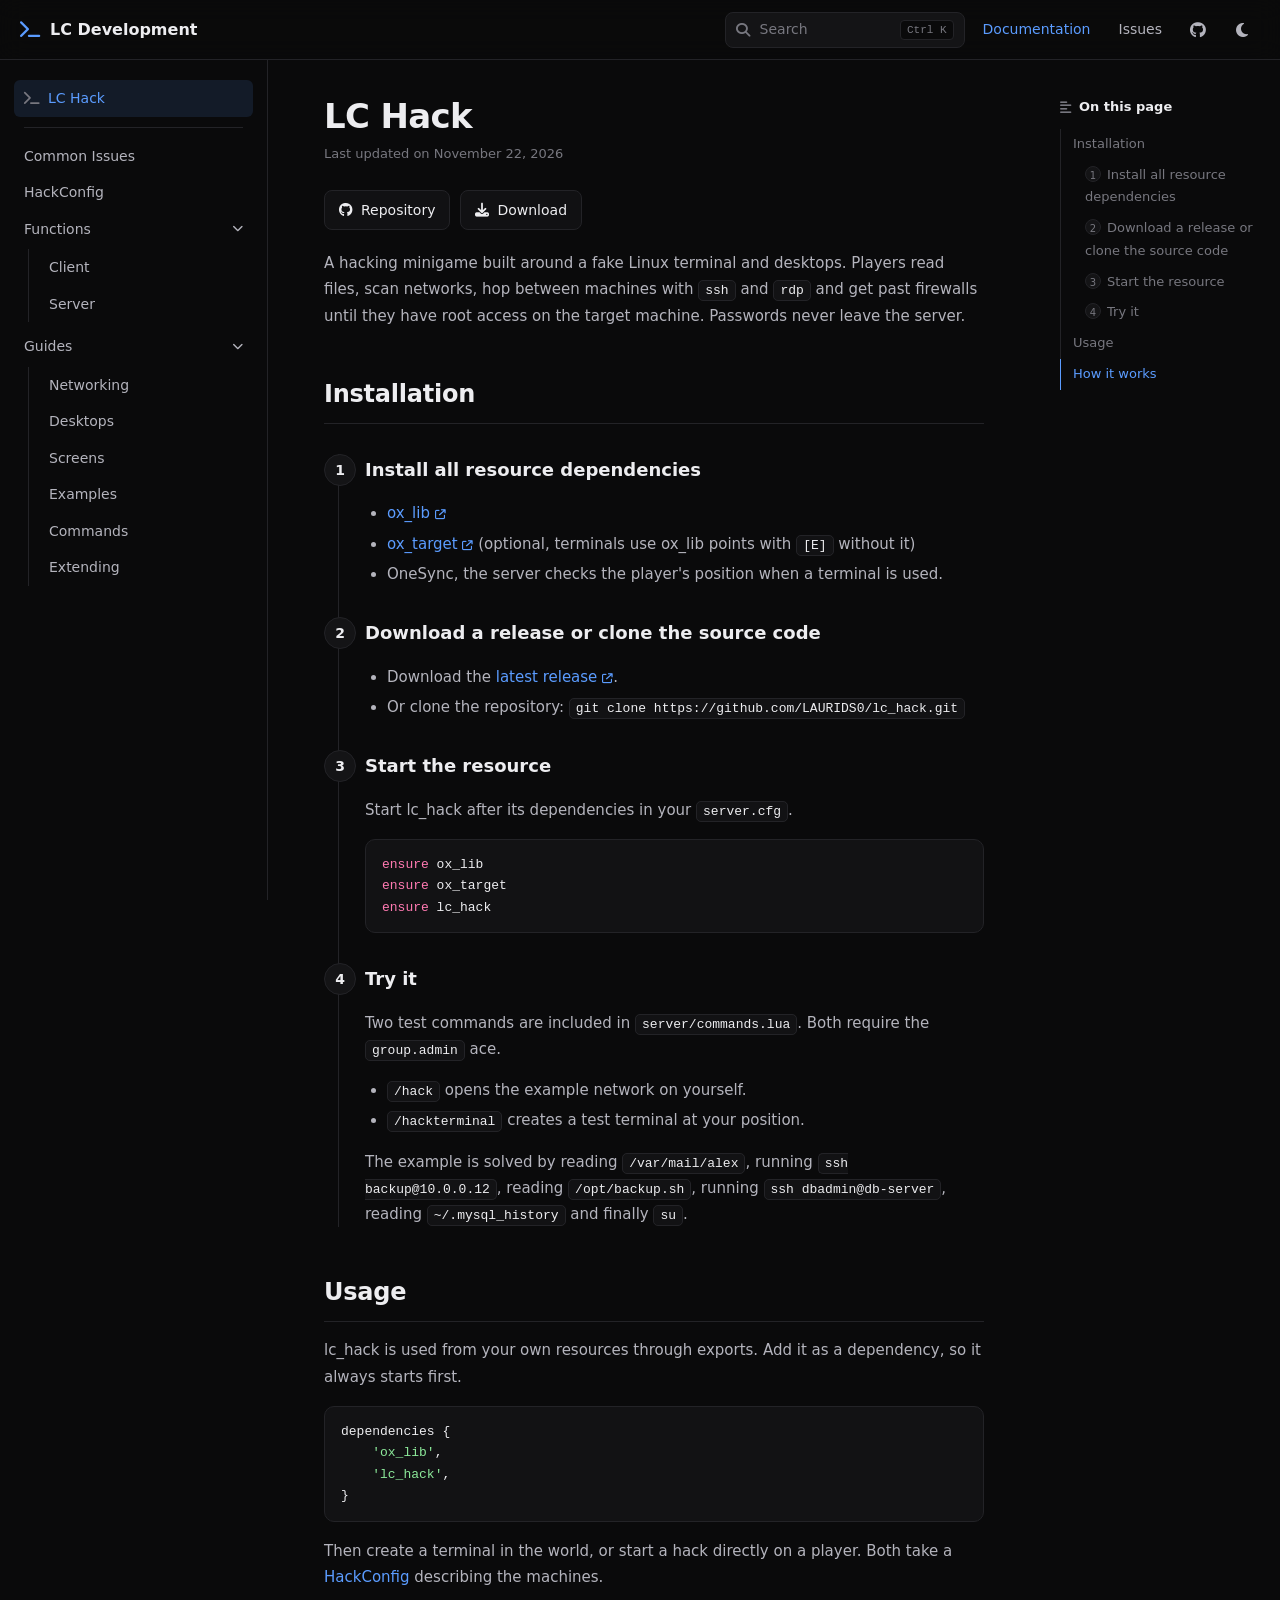
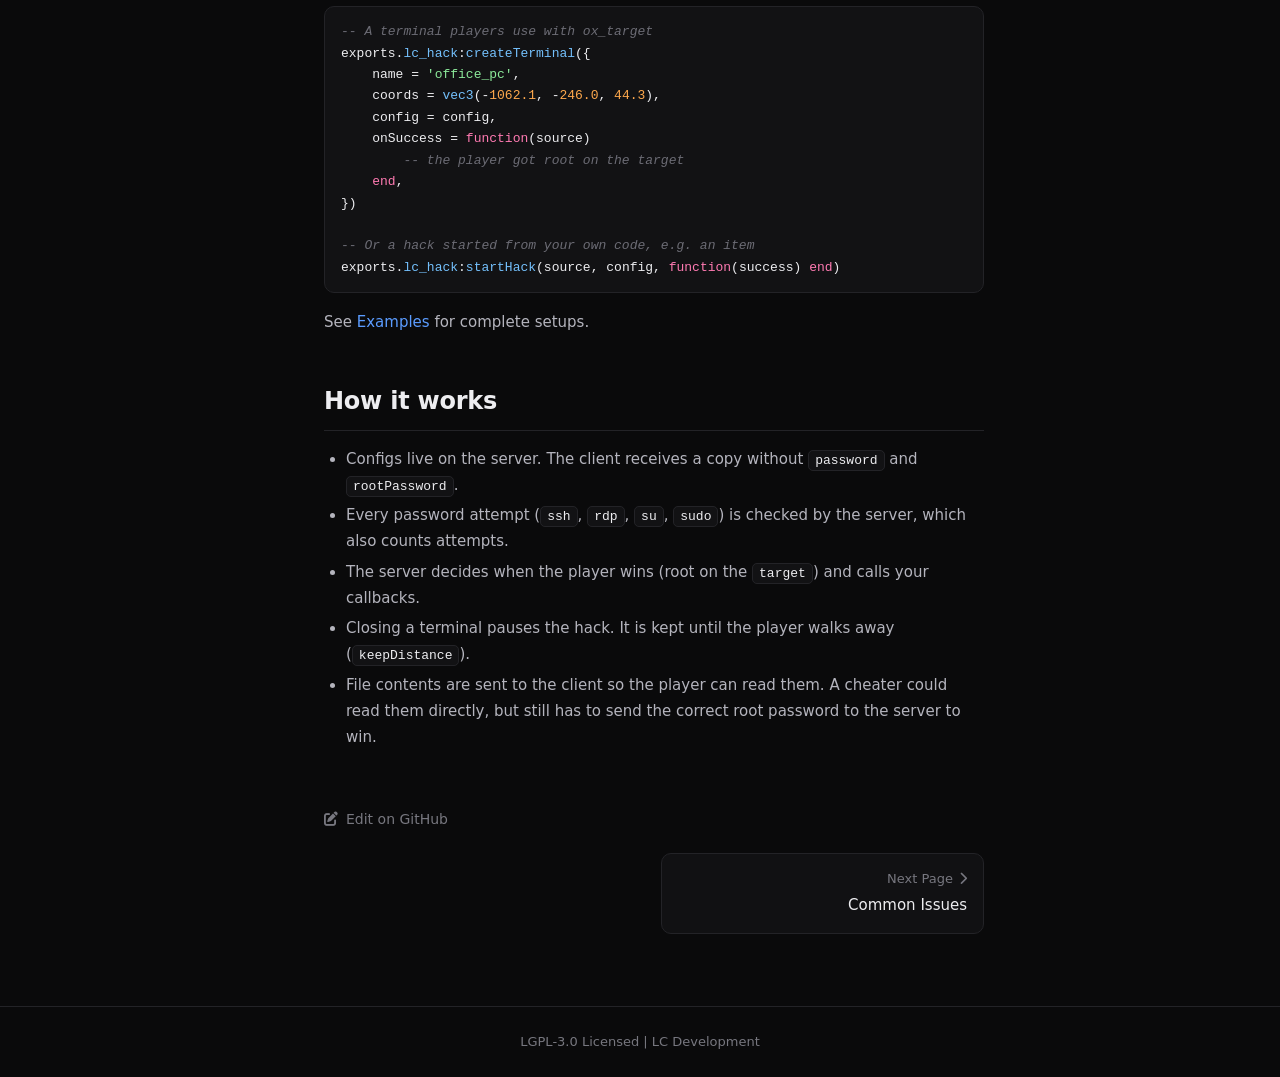
==== commit 68789659: "Add screens, saved terminals, file writing and a minigame core - In-world screens (DUI) that mirror " ====
--- a/docs/index.html
+++ b/docs/index.html
@@ -157,6 +157,7 @@
     <nav class="sidebar" id="sidebar">
         <a class="side-link side-root" href="#/lc_hack" data-page="lc_hack"><i class="fa-solid fa-terminal"></i>LC Hack</a>
         <div class="side-sep"></div>
+        <a class="side-link" href="#/issues" data-page="issues">Common Issues</a>
         <a class="side-link" href="#/hackconfig" data-page="hackconfig">HackConfig</a>
         <button class="side-folder" type="button">Functions <i class="fa-solid fa-chevron-down"></i></button>
         <div class="side-children">
@@ -167,6 +168,8 @@
         <div class="side-children">
             <a class="side-link" href="#/guides/networking" data-page="guides/networking">Networking</a>
             <a class="side-link" href="#/guides/desktops" data-page="guides/desktops">Desktops</a>
+            <a class="side-link" href="#/guides/screens" data-page="guides/screens">Screens</a>
+            <a class="side-link" href="#/guides/examples" data-page="guides/examples">Examples</a>
             <a class="side-link" href="#/guides/commands" data-page="guides/commands">Commands</a>
             <a class="side-link" href="#/guides/extending" data-page="guides/extending">Extending</a>
         </div>
@@ -214,13 +217,90 @@
 <p>The example is solved by reading <code>/var/mail/alex</code>, running <code>ssh backup@10.0.0.12</code>, reading <code>/opt/backup.sh</code>, running <code>ssh dbadmin@db-server</code>, reading <code>~/.mysql_history</code> and finally <code>su</code>.</p>
 </div>
 
+<h2>Usage</h2>
+<p>lc_hack is used from your own resources through exports. Add it as a dependency, so it always starts first.</p>
+<pre data-lang="lua">dependencies {
+    'ox_lib',
+    'lc_hack',
+}</pre>
+<p>Then create a terminal in the world, or start a hack directly on a player. Both take a <a href="#/hackconfig">HackConfig</a> describing the machines.</p>
+<pre data-lang="lua">-- A terminal players use with ox_target
+exports.lc_hack:createTerminal({
+    name = 'office_pc',
+    coords = vec3(-1062.1, -246.0, 44.3),
+    config = config,
+    onSuccess = function(source)
+        -- the player got root on the target
+    end,
+})
+
+-- Or a hack started from your own code, e.g. an item
+exports.lc_hack:startHack(source, config, function(success) end)</pre>
+<p>See <a href="#/guides/examples">Examples</a> for complete setups.</p>
+
 <h2>How it works</h2>
 <ul>
     <li>Configs live on the server. The client receives a copy without <code>password</code> and <code>rootPassword</code>.</li>
     <li>Every password attempt (<code>ssh</code>, <code>rdp</code>, <code>su</code>, <code>sudo</code>) is checked by the server, which also counts attempts.</li>
     <li>The server decides when the player wins (root on the <code>target</code>) and calls your callbacks.</li>
+    <li>Closing a terminal pauses the hack. It is kept until the player walks away (<code>keepDistance</code>).</li>
     <li>File contents are sent to the client so the player can read them. A cheater could read them directly, but still has to send the correct root password to the server to win.</li>
 </ul>
+</article>
+
+<!-- =====================================================================
+     Common Issues
+     ===================================================================== -->
+<article data-page="issues" data-crumb="LC Hack" hidden>
+<h1>Common Issues</h1>
+<p>Problems that come up when setting up terminals and networks, and how to solve them.</p>
+
+<h2>The screen is mirrored or faces the wrong way</h2>
+<p><code>heading</code> is the heading of a player <strong>standing in front of the screen and looking at it</strong>, not the direction the screen faces. Stand in front of the spot, look at it and use your own heading. If the screen faces away, add <code>180.0</code>.</p>
+
+<h2>The screen is blank or has no icons</h2>
+<ul>
+    <li>Screens are DUIs created with <code>lib.dui</code>. Make sure <a href="https://github.com/overextended/ox_lib" target="_blank" rel="noopener">ox_lib</a> is up to date.</li>
+    <li>Icons and fonts are loaded from cdnjs, so the client needs internet access.</li>
+    <li>DUIs are only created within the screen's <code>distance</code> (default <code>15.0</code>).</li>
+</ul>
+
+<h2>The ox_target option doesn't show</h2>
+<ul>
+    <li>The zone is a sphere around <code>coords</code> with <code>radius</code>. On a screen without <code>coords</code>, it sits on the screen and the radius is half the screen's width.</li>
+    <li>The option is shown within <code>radius + 2.5</code> meters. The server accepts the player within <code>radius + 3</code> meters.</li>
+    <li>Without ox_target, terminals use ox_lib points with <code>[E]</code> instead.</li>
+</ul>
+
+<h2>Terminals disappear when lc_hack restarts</h2>
+<p>Terminals live in lc_hack, so a restart removes them. Create them again when lc_hack starts.</p>
+<pre data-lang="lua">local function createTerminals()
+    exports.lc_hack:createTerminal({ ... })
+end
+
+CreateThread(createTerminals)
+
+AddEventHandler('onResourceStart', function(resource)
+    if resource == 'lc_hack' then createTerminals() end
+end)</pre>
+<p>The same goes for minigames registered with <code>registerGame</code>.</p>
+
+<h2>ssh or ping can't reach a machine</h2>
+<ul>
+    <li>Both machines need an IP on the same /24 network. A machine on another network is only reachable from a machine with an IP on both.</li>
+    <li>Names like <code>db-server</code> only work when they are in <code>/etc/hosts</code> on the machine the player is on.</li>
+    <li><code>ssh</code> needs port <code>22</code> in <code>ports</code>, and the firewall must allow the player's IP or open the port.</li>
+    <li><code>ssh</code> only works with the machine's <code>user</code>. Other usernames, including <code>root</code>, are always refused.</li>
+</ul>
+
+<h2>rdp says Connection refused</h2>
+<p>The machine needs a <code>desktop</code>, and port <code>3389</code> (Windows) or <code>5900</code> (other desktops) in <code>ports</code>. Machines without <code>ports</code> get the right port automatically.</p>
+
+<h2>startHack or startGame returns false</h2>
+<p>A player can only have one hack or minigame open at a time. Check with <code>isHacking</code> and <code>isPlaying</code>.</p>
+
+<h2>onFail is called although the player only closed the terminal</h2>
+<p>A closed terminal is kept until the player is further away than <code>keepDistance</code> (default <code>10.0</code>). Increase it if players need to walk further between computers.</p>
 </article>
 
 <!-- =====================================================================
@@ -352,7 +432,7 @@
 <pre data-lang="lua">if exports.lc_hack:isOpen() then return end</pre>
 
 <h2>close</h2>
-<p>Closes the terminal. This counts as giving up, like pressing <code>Escape</code>.</p>
+<p>Closes the terminal, like pressing <code>Escape</code>. A hack from a terminal is paused, a hack from <code>startHack</code> counts as a failure.</p>
 <pre data-lang="lua">exports.lc_hack:close()</pre>
 </article>
 
@@ -369,18 +449,35 @@
 <ul>
     <li>data: <code>table</code>
         <ul>
-            <li>coords: <code>vector3</code></li>
+            <li>coords?: <code>vector3</code>
+                <ul><li>Where the terminal is. Can be left out when <code>screen</code> is set: the terminal and its target zone are then placed on the screen.</li></ul></li>
             <li>config: <code>HackConfig</code></li>
             <li>name?: <code>string</code>
                 <ul><li>An optional name to refer to the terminal instead of using the <code>id</code>. Using the same name again replaces the old terminal.</li></ul></li>
             <li>label?: <code>string</code>
                 <ul><li>Text shown by ox_target or the <code>[E]</code> prompt. Defaults to <code>'Hack terminal'</code>.</li></ul></li>
             <li>radius?: <code>number</code>
-                <ul><li>How close the player has to be. Defaults to <code>1.5</code>.</li></ul></li>
+                <ul><li>How close the player has to be. Defaults to <code>1.5</code>, or half the screen's width when the terminal sits on a screen.</li></ul></li>
+            <li>screen?: <code>table</code>
+                <ul><li>An in-world screen that shows the hacker's terminal to everyone nearby, see <a href="#/guides/screens">Screens</a>.</li></ul>
+                <ul>
+                    <li>coords: <code>vector3</code>
+                        <ul><li>The center of the screen.</li></ul></li>
+                    <li>heading?: <code>number</code>
+                        <ul><li>The heading of a player standing in front of the screen and looking at it. Defaults to <code>0.0</code>.</li></ul></li>
+                    <li>width?: <code>number</code>
+                        <ul><li>Width in meters. Defaults to <code>1.0</code>.</li></ul></li>
+                    <li>height?: <code>number</code>
+                        <ul><li>Height in meters. Defaults to <code>width * 9 / 16</code>.</li></ul></li>
+                    <li>distance?: <code>number</code>
+                        <ul><li>How far away the screen is drawn. Defaults to <code>15.0</code>.</li></ul></li>
+                </ul></li>
             <li>onSuccess?: <code>function(source: number, id: number | string)</code>
                 <ul><li>Called when the player gets root on the target. <code>id</code> is the <code>name</code> if one was set.</li></ul></li>
             <li>onFail?: <code>function(source: number, id: number | string)</code>
-                <ul><li>Called on too many wrong passwords, <code>Escape</code>, <code>exit</code> or when the player drops.</li></ul></li>
+                <ul><li>Called on too many wrong passwords, when the player walks away from a closed terminal (see <code>keepDistance</code>) or drops.</li></ul></li>
+            <li>keepDistance?: <code>number</code>
+                <ul><li>Closing the terminal pauses the hack: logins, files, history and attempts are kept, and the player continues where they left off when they use it again. The paused hack is discarded once the player is further away than this. Defaults to <code>10.0</code>.</li></ul></li>
         </ul>
     </li>
 </ul>
@@ -392,6 +489,11 @@
     name = 'bank_server',
     coords = vec3(253.1, 228.4, 101.7),
     label = 'Use server',
+    screen = {
+        coords = vec3(252.4, 229.6, 102.4),
+        heading = 340.0,
+        width = 1.2,
+    },
     config = {
         user = 'teller',
         desktop = 'windows',
@@ -454,6 +556,61 @@
 <ul><li>source: <code>number</code></li></ul>
 <p>Return:</p>
 <ul><li><code>boolean</code> - Returns <code>true</code> if the player is hacking, otherwise <code>false</code>.</li></ul>
+
+<h2>registerGame</h2>
+<p>Registers a minigame with the core. Minigame resources call this once when they start and ship their own UI. The <code>check</code> function runs on the server for every guess, so the answer never has to leave the server. See <a href="#/guides/examples/your-own-minigame">Your own minigame</a>.</p>
+<pre data-lang="lua">exports.lc_hack:registerGame(name, data)</pre>
+<ul>
+    <li>name: <code>string</code></li>
+    <li>data: <code>table</code>
+        <ul>
+            <li>check: <code>function(secret: any, guess: any): { correct: boolean, feedback?: any }</code>
+                <ul><li>Compares a guess with the secret. <code>feedback</code> is sent back to the UI.</li></ul></li>
+        </ul>
+    </li>
+</ul>
+<p>Registered games are removed when their resource stops. Register again on <code>onResourceStart</code> for <code>lc_hack</code>, since a restart of the core forgets them.</p>
+<p><strong>Example</strong></p>
+<pre data-lang="lua">exports.lc_hack:registerGame('pincode', {
+    check = function(pin, guess)
+        return { correct = guess == pin, feedback = #guess }
+    end,
+})</pre>
+
+<h2>startGame</h2>
+<p>Starts a registered minigame for a player. The core counts attempts, enforces the time limit and calls <code>cb</code> when the game ends.</p>
+<pre data-lang="lua">exports.lc_hack:startGame(source, name, options, cb)</pre>
+<ul>
+    <li>source: <code>number</code></li>
+    <li>name: <code>string</code></li>
+    <li>options: <code>table</code>
+        <ul>
+            <li>secret: <code>any</code>
+                <ul><li>The answer. Stays on the server.</li></ul></li>
+            <li>data?: <code>table</code>
+                <ul><li>Sent to the minigame UI.</li></ul></li>
+            <li>attempts?: <code>number</code>
+                <ul><li>Wrong guesses allowed. Defaults to <code>3</code>.</li></ul></li>
+            <li>time?: <code>number</code>
+                <ul><li>Time limit in seconds.</li></ul></li>
+        </ul>
+    </li>
+    <li>cb?: <code>function(success: boolean)</code></li>
+</ul>
+<p>Return:</p>
+<ul><li>started: <code>boolean</code> - <code>false</code> if the player is busy (in a hack or another game) or the game isn't registered.</li></ul>
+
+<h2>stopGame</h2>
+<p>Stops the player's minigame and closes its UI. Counts as a failure.</p>
+<pre data-lang="lua">exports.lc_hack:stopGame(source)</pre>
+<ul><li>source: <code>number</code></li></ul>
+
+<h2>isPlaying</h2>
+<p>Checks if a player is in a minigame.</p>
+<pre data-lang="lua">exports.lc_hack:isPlaying(source)</pre>
+<ul><li>source: <code>number</code></li></ul>
+<p>Return:</p>
+<ul><li><code>boolean</code> - Returns <code>true</code> if the player is in a minigame, otherwise <code>false</code>.</li></ul>
 </article>
 
 <!-- =====================================================================
@@ -524,9 +681,220 @@
 <ul>
     <li><strong>Terminal</strong> - the real CLI in a window. It shares the login stack, so <code>ssh</code>, <code>su</code> and everything else works. Closing the window keeps its history.</li>
     <li><strong>Files</strong> - browse the desktop machine's files. Double click a folder to open it and a file to open it in the editor. Locked files show a lock and an error dialog. The Hidden checkbox shows files starting with <code>.</code>.</li>
-    <li><strong>Text Editor</strong> - shows a file read-only.</li>
+    <li><strong>Text Editor</strong> - opens, edits and saves files. Save with the button or <code>Ctrl+S</code>. The path field decides where the file is saved; relative paths start in the home directory. Users can save in their home directory and <code>/tmp</code>, root everywhere.</li>
 </ul>
 <p>Windows can be moved by their title bar, brought to the front by clicking and closed. The file manager always shows the desktop's machine, even after <code>ssh</code>-ing elsewhere in the terminal. The Windows desktop shows paths as <code>C:\home\alex</code>, but uses the same Linux filesystem.</p>
+</article>
+
+<!-- =====================================================================
+     Guides / Screens
+     ===================================================================== -->
+<article data-page="guides/screens" data-crumb="LC Hack / Guides" hidden>
+<h1>Screens</h1>
+<p>A terminal can have a screen in the world. While a player hacks the terminal, everyone near the screen sees the terminal and desktop in real time, using a Direct-Rendered UI (DUI).</p>
+
+<h2>Setup</h2>
+<p>Add <code>screen</code> to <a href="#/functions/server/createterminal">createTerminal</a>.</p>
+<pre data-lang="lua">exports.lc_hack:createTerminal({
+    name = 'bank_server',
+    coords = vec3(253.1, 228.4, 101.7),
+    screen = {
+        coords = vec3(252.4, 229.6, 102.4), -- the center of the screen
+        heading = 340.0,                    -- your heading while looking at the screen
+        width = 1.2,                        -- meters, the height follows 16:9
+    },
+    config = config,
+})</pre>
+<p>The easiest way to find the values is to stand in front of the spot, look at it, and use your own coordinates and heading. <code>/hackterminal</code> does exactly that and places a screen 1.5 meters in front of you.</p>
+<p>Leave out <code>coords</code> to put the terminal on the screen itself. Players then look at the screen and use it with ox_target (or <code>[E]</code> close to it) to start hacking.</p>
+<pre data-lang="lua">exports.lc_hack:createTerminal({
+    name = 'lobby_screen',
+    screen = { coords = vec3(252.4, 229.6, 102.4), heading = 340.0, width = 1.6 },
+    config = config,
+})</pre>
+<p>The screen is a flat surface drawn in the world, so it can be placed on any wall, monitor or prop. It is meant to be seen from the front.</p>
+
+<h2>How it works</h2>
+<ol>
+    <li>When a hack starts from a terminal with a screen, the hacker's window is copied every time it changes, at most a few times per second.</li>
+    <li>The copy is sent to the server with latent events, so large updates never block other network traffic.</li>
+    <li>The server only accepts updates from the player hacking that terminal, and forwards them to players near the screen.</li>
+    <li>Nearby clients run <code>web/index.html?mirror</code> as a DUI through <code>lib.dui</code> and draw it on the screen. The DUI is only created within <code>distance</code> and removed again when the player walks away.</li>
+    <li>When the hack ends, the result stays on the screen for 5 seconds before it goes back to idle.</li>
+</ol>
+
+<h2>Security</h2>
+<ul>
+    <li>The password field is always sent empty, so passwords typed by the hacker are never shown to anyone.</li>
+    <li>The HTML comes from another player, so the screen removes everything except the elements and attributes the terminal uses. Scripts, images, event handlers and <code>url()</code> in styles are dropped.</li>
+    <li>The server rejects updates larger than 100 KB and more than 10 updates per second from one player.</li>
+</ul>
+</article>
+
+<!-- =====================================================================
+     Guides / Examples
+     ===================================================================== -->
+<article data-page="guides/examples" data-crumb="LC Hack / Guides" hidden>
+<h1>Examples</h1>
+<p>Complete setups you can copy into your own resource.</p>
+
+<h2>Hack from an item</h2>
+<p>Start a hack when a player uses an item. The item calls a server export in your resource. <code>consume = 0</code> and returning <code>false</code> keep the item.</p>
+<pre data-lang="lua">-- ox_inventory/data/items.lua
+['hacking_laptop'] = {
+    label = 'Hacking Laptop',
+    weight = 1500,
+    stack = false,
+    consume = 0,
+    server = { export = 'my_heist.useLaptop' },
+},</pre>
+<pre data-lang="lua">-- my_heist/server.lua
+exports('useLaptop', function(event, item, inventory)
+    if event ~= 'usingItem' then return end
+    local source = inventory.id
+
+    local started = exports.lc_hack:startHack(source, config, function(success)
+        if success then
+            exports.ox_inventory:AddItem(source, 'money', 5000)
+        end
+    end)
+
+    if not started then
+        TriggerClientEvent('ox_lib:notify', source, { type = 'error', description = 'You are busy.' })
+    end
+    return false
+end)</pre>
+
+<h2>Terminal on a monitor</h2>
+<p>A terminal that sits on a monitor, so players use ox_target on the screen itself and everyone nearby can watch. Leave out <code>coords</code> to place the terminal on the screen.</p>
+<pre data-lang="lua">exports.lc_hack:createTerminal({
+    name = 'office_pc',
+    label = 'Use computer',
+    screen = {
+        coords = vec3(-1061.34, -249.11, 44.58), -- the center of the monitor
+        heading = 93.4,                         -- your heading while looking at it
+        width = 0.55,
+        height = 0.31,
+    },
+    keepDistance = 15.0, -- players can walk to another computer and come back
+    config = config,
+    onSuccess = function(source)
+        TriggerEvent('my_heist:nextStage', source)
+    end,
+})</pre>
+
+<h2>Heist network</h2>
+<p>A network where the player has to hop through a server on two networks to reach a target behind a firewall. The comments show the solution.</p>
+<pre data-lang="lua">local config = {
+    -- The player's workstation
+    ip = '10.10.1.11',
+    host = 'ws01',
+    user = 'kreed',
+    desktop = 'ubuntu',
+    target = '10.10.20.50',
+    attempts = 5,
+    files = {
+        -- 1. The mail has the login for the core server
+        ['/var/mail/kreed'] = 'User: sysadmin\nPassword: Inv4der!2026',
+        ['/etc/hosts'] = '127.0.0.1\tlocalhost\n10.10.1.5\tcore',
+    },
+
+    network = {
+        {   -- 2. ssh sysadmin@core: it sits on both networks
+            ip = { '10.10.1.5', '10.10.20.5' },
+            host = 'core',
+            user = 'sysadmin',
+            password = 'Inv4der!2026',
+            files = {
+                ['/etc/hosts'] = '127.0.0.1\tlocalhost\n10.10.20.50\tdata',
+                -- 3. The backup script has the login for the data server
+                ['/opt/backup/sync.sh'] = 'DATA_USER=dataops\nDATA_PASS=Lif3D4ta$',
+            },
+        },
+        {   -- 4. rdp dataops@data from core, then ps aux and base64 -d the key, then su
+            ip = '10.10.20.50',
+            host = 'data',
+            user = 'dataops',
+            password = 'Lif3D4ta$',
+            rootPassword = 'L1feInv4der#Root',
+            desktop = 'ubuntu',
+            ports = { 22, 5900 },
+            firewall = { allow = { '10.10.20.5' } }, -- only core may connect
+            processes = { '/usr/bin/mongod --keyFile-pass=TDFmZUludjRkZXIjUm9vdA==' },
+        },
+        {   -- A decoy: no ping, only a web page
+            ip = '10.10.1.30',
+            host = 'intranet',
+            ports = { 80 },
+            firewall = { open = { 80 } },
+            files = { ['/var/www/html/index.html'] = '&lt;h1&gt;Company intranet&lt;/h1&gt;' },
+        },
+    },
+}</pre>
+
+<h2>Your own minigame</h2>
+<p>A minigame is a resource with its own UI that uses the core for server-side checks. This one asks for a 4-digit PIN and tells the player how many digits are right.</p>
+<p><strong>Server</strong></p>
+<pre data-lang="lua">local function register()
+    exports.lc_hack:registerGame('pincode', {
+        check = function(pin, guess)
+            local right = 0
+            for i = 1, #pin do
+                if pin:sub(i, i) == tostring(guess):sub(i, i) then right = right + 1 end
+            end
+            return { correct = guess == pin, feedback = right }
+        end,
+    })
+end
+
+register()
+AddEventHandler('onResourceStart', function(resource)
+    if resource == 'lc_hack' then register() end
+end)
+
+RegisterCommand('pincode', function(source)
+    exports.lc_hack:startGame(source, 'pincode', {
+        secret = ('%04d'):format(math.random(0, 9999)),
+        attempts = 5,
+        time = 60,
+    }, function(success)
+        print(GetPlayerName(source), success and 'won' or 'lost')
+    end)
+end)</pre>
+<p><strong>Client</strong></p>
+<pre data-lang="lua">RegisterNetEvent('lc_hack:game:open', function(name, payload)
+    if name ~= 'pincode' then return end
+    SetNuiFocus(true, true)
+    SendNUIMessage({ action = 'open', attempts = payload.attempts, time = payload.time })
+end)
+
+RegisterNetEvent('lc_hack:game:close', function(name)
+    if name ~= 'pincode' then return end
+    SetNuiFocus(false, false)
+    SendNUIMessage({ action = 'close' })
+end)
+
+RegisterNUICallback('guess', function(guess, cb)
+    cb(lib.callback.await('lc_hack:game:guess', false, guess))
+end)
+
+RegisterNUICallback('close', function(_, cb)
+    SetNuiFocus(false, false)
+    TriggerServerEvent('lc_hack:game:stop')
+    cb('ok')
+end)</pre>
+<p><strong>UI</strong></p>
+<pre data-lang="js">async function guess(pin) {
+    const res = await fetch(`https://${GetParentResourceName()}/guess`, {
+        method: 'POST',
+        body: JSON.stringify(pin),
+    }).then(r => r.json());
+
+    if (res.correct) return showWin();
+    if (res.lost) return showLoss(res.timeout);
+    showHint(`${res.feedback} digits right, ${res.attempts} attempts left`);
+}</pre>
+<p>The guess answer is <code>{ correct, feedback, attempts, lost, timeout }</code>. <code>lc_hack:game:close</code> is only sent when time runs out or <code>stopGame</code> is used; after a win or loss the UI closes itself.</p>
 </article>
 
 <!-- =====================================================================
@@ -545,6 +913,8 @@
 <tr><td><code>cd [path]</code>, <code>pwd</code></td><td>Change or print the current directory. Supports <code>..</code>, <code>/</code> and <code>~</code>.</td></tr>
 <tr><td><code>cat &lt;file...&gt;</code></td><td>Print one or more files.</td></tr>
 <tr><td><code>head &lt;file&gt;</code>, <code>tail &lt;file&gt;</code></td><td>First or last 10 lines.</td></tr>
+<tr><td><code>echo &lt;text&gt; &gt; &lt;file&gt;</code>, <code>echo &lt;text&gt; &gt;&gt; &lt;file&gt;</code></td><td>Write text to a file, or add it as a new line. Users can write in their home directory and <code>/tmp</code>, root everywhere.</td></tr>
+<tr><td><code>touch &lt;file&gt;</code></td><td>Create an empty file.</td></tr>
 <tr><td><code>grep &lt;text&gt; &lt;file&gt;</code></td><td>Lines containing the text.</td></tr>
 <tr><td><code>find [path] [-name pattern]</code></td><td>Find files. <code>*</code> is a wildcard, e.g. <code>find / -name *.sh</code>.</td></tr>
 <tr><td><code>file &lt;file&gt;</code></td><td>File type: ASCII text, shell script, ELF, image, directory.</td></tr>
@@ -588,7 +958,7 @@
 <tr><td><code>su</code></td><td>Become root with the <code>rootPassword</code>. Root on the target wins.</td></tr>
 <tr><td><code>sudo &lt;command&gt;</code></td><td>Run one command as root, e.g. <code>sudo cat /etc/shadow</code>. <code>sudo su</code> and <code>sudo -i</code> give a root shell.</td></tr>
 <tr><td><code>startx</code></td><td>Open the desktop of the current machine.</td></tr>
-<tr><td><code>exit</code>, <code>logout</code></td><td>Log out: root to user, ssh back to the previous machine. On the player's own machine it closes the terminal (failure).</td></tr>
+<tr><td><code>exit</code>, <code>logout</code></td><td>Log out: root to user, ssh back to the previous machine. On the player's own machine it closes the window, like <code>Escape</code>.</td></tr>
 </tbody></table></div>
 <p><code>ssh</code> with the wrong username, e.g. <code>root@...</code>, never works, like <code>PermitRootLogin no</code>.</p>
 
@@ -599,7 +969,7 @@
 <tr><td><code>Tab</code></td><td>Complete commands and paths. Lists every option when there are several.</td></tr>
 <tr><td><code>Up</code>, <code>Down</code></td><td>Browse previous commands.</td></tr>
 <tr><td><code>Enter</code></td><td>Run the command or submit the password.</td></tr>
-<tr><td><code>Escape</code></td><td>Close the terminal (failure).</td></tr>
+<tr><td><code>Escape</code></td><td>Close the window. Everything is kept until you walk away from the computer.</td></tr>
 </tbody></table></div>
 </article>
 
@@ -623,6 +993,8 @@
 <tr><td><code>client/api.lua</code></td><td>Client exports.</td></tr>
 <tr><td><code>client/terminal.lua</code></td><td>Opens and closes the NUI and forwards password attempts.</td></tr>
 <tr><td><code>client/zones.lua</code></td><td>ox_target zones or ox_lib points.</td></tr>
+<tr><td><code>client/screens.lua</code></td><td>In-world screens: creates DUIs near the player and draws them.</td></tr>
+<tr><td><code>web/js/mirror.js</code></td><td>Sends the hacker's window to the screen, and shows it in mirror mode.</td></tr>
 <tr><td><code>web/js/terminal.js</code></td><td>Machines, filesystem, networking, firewall, commands, Tab and history.</td></tr>
 <tr><td><code>web/js/desktop.js</code></td><td>Desktops, windows, Files and Text Editor.</td></tr>
 <tr><td><code>web/css/style.css</code>, <code>web/css/desktop.css</code></td><td>The CLI and the four desktop themes.</td></tr>
@@ -647,9 +1019,13 @@
 <tr><td><code>lc_hack:addTerminal</code></td><td>event</td><td>server to client</td><td><code>{ id, coords, label, radius }</code></td></tr>
 <tr><td><code>lc_hack:removeTerminal</code></td><td>event</td><td>server to client</td><td><code>id</code></td></tr>
 <tr><td><code>lc_hack:use</code></td><td>event</td><td>client to server</td><td>Terminal <code>id</code></td></tr>
-<tr><td><code>lc_hack:stop</code></td><td>event</td><td>client to server</td><td>The player gave up</td></tr>
+<tr><td><code>lc_hack:stop</code></td><td>event</td><td>client to server</td><td>The player closed the window: pauses a terminal hack, ends a <code>startHack</code> hack</td></tr>
+<tr><td><code>lc_hack:discard</code></td><td>event</td><td>server to client</td><td><code>terminalId</code>, the player walked away: forget the saved state</td></tr>
 <tr><td><code>lc_hack:verify</code></td><td>ox_lib callback</td><td>client to server</td><td><code>{ machine, kind, user, value }</code> returns <code>{ ok, win, lost, attempts }</code></td></tr>
 <tr><td><code>lc_hack:getTerminals</code></td><td>ox_lib callback</td><td>client to server</td><td>Every terminal, fetched on join</td></tr>
+<tr><td><code>lc_hack:mirror</code></td><td>latent event</td><td>client to server</td><td><code>{ html, width, height }</code> from the hacker</td></tr>
+<tr><td><code>lc_hack:mirror</code></td><td>latent event</td><td>server to client</td><td><code>id, state</code> to players near the screen, <code>false</code> = idle</td></tr>
+<tr><td><code>lc_hack:getMirror</code></td><td>ox_lib callback</td><td>client to server</td><td>The current screen state when a player gets close</td></tr>
 </tbody></table></div>
 <p>Machines have an <code>index</code> (<code>1</code> is the player's own, <code>2+</code> is <code>network</code> in order), so the server knows which machine a password is for. <code>kind</code> is <code>'login'</code> (ssh, rdp) or <code>'root'</code> (su, sudo).</p>
 
@@ -692,6 +1068,7 @@
 <tr><td><code>findMachine(ip)</code></td><td>terminal.js</td><td>The machine with that IP.</td></tr>
 <tr><td><code>askPassword(label, prompt, onValue)</code></td><td>terminal.js</td><td>Asks for a password.</td></tr>
 <tr><td><code>verify(machine, kind, user, value, ok, failText)</code></td><td>terminal.js</td><td>Sends a password attempt to the server.</td></tr>
+<tr><td><code>writeFile(list, text)</code></td><td>terminal.js</td><td>Writes a file with the current login's permissions. Returns an error text or <code>null</code>.</td></tr>
 <tr><td><code>openDesktop(session, remote)</code>, <code>closeDesktop()</code></td><td>desktop.js</td><td>Opens or closes the desktop.</td></tr>
 <tr><td><code>createWindow(title, element, size)</code></td><td>desktop.js</td><td>A window that can be moved and closed.</td></tr>
 <tr><td><code>showError(text)</code></td><td>desktop.js</td><td>An error dialog.</td></tr>
@@ -706,7 +1083,8 @@
 
 <h2>Limitations</h2>
 <ul>
-    <li>No pipes (<code>|</code>), redirection (<code>&gt;</code>), <code>rm</code>, <code>mkdir</code> or editing files, also not in the text editor.</li>
+    <li>No pipes (<code>|</code>), <code>rm</code> or <code>mkdir</code>. Redirection only works with <code>echo</code>.</li>
+    <li>Every terminal is its own world: files written on one computer don't show up on another terminal.</li>
     <li><code>grep</code> works on a single file and is case-sensitive.</li>
     <li>One desktop at a time. <code>rdp</code> to another machine closes the current one.</li>
     <li>One hack per player at a time, and no cooldown on terminals.</li>
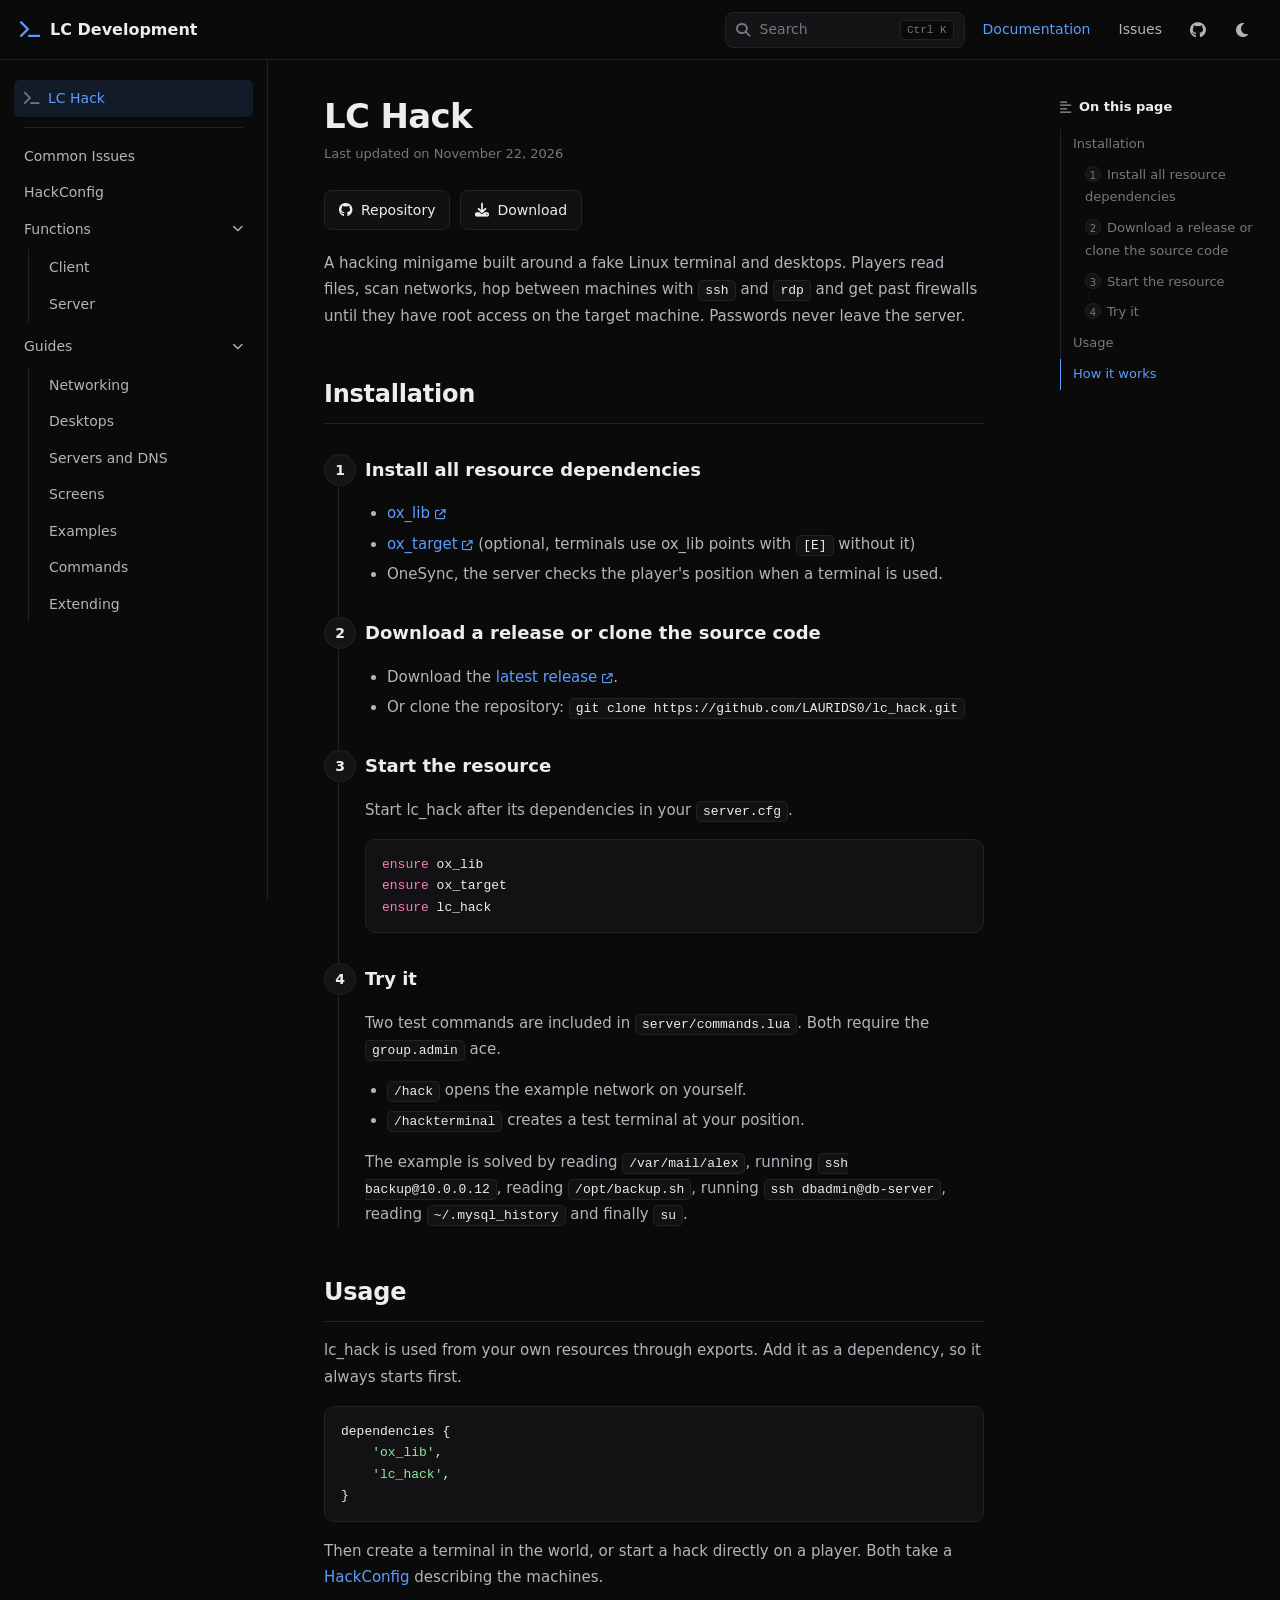
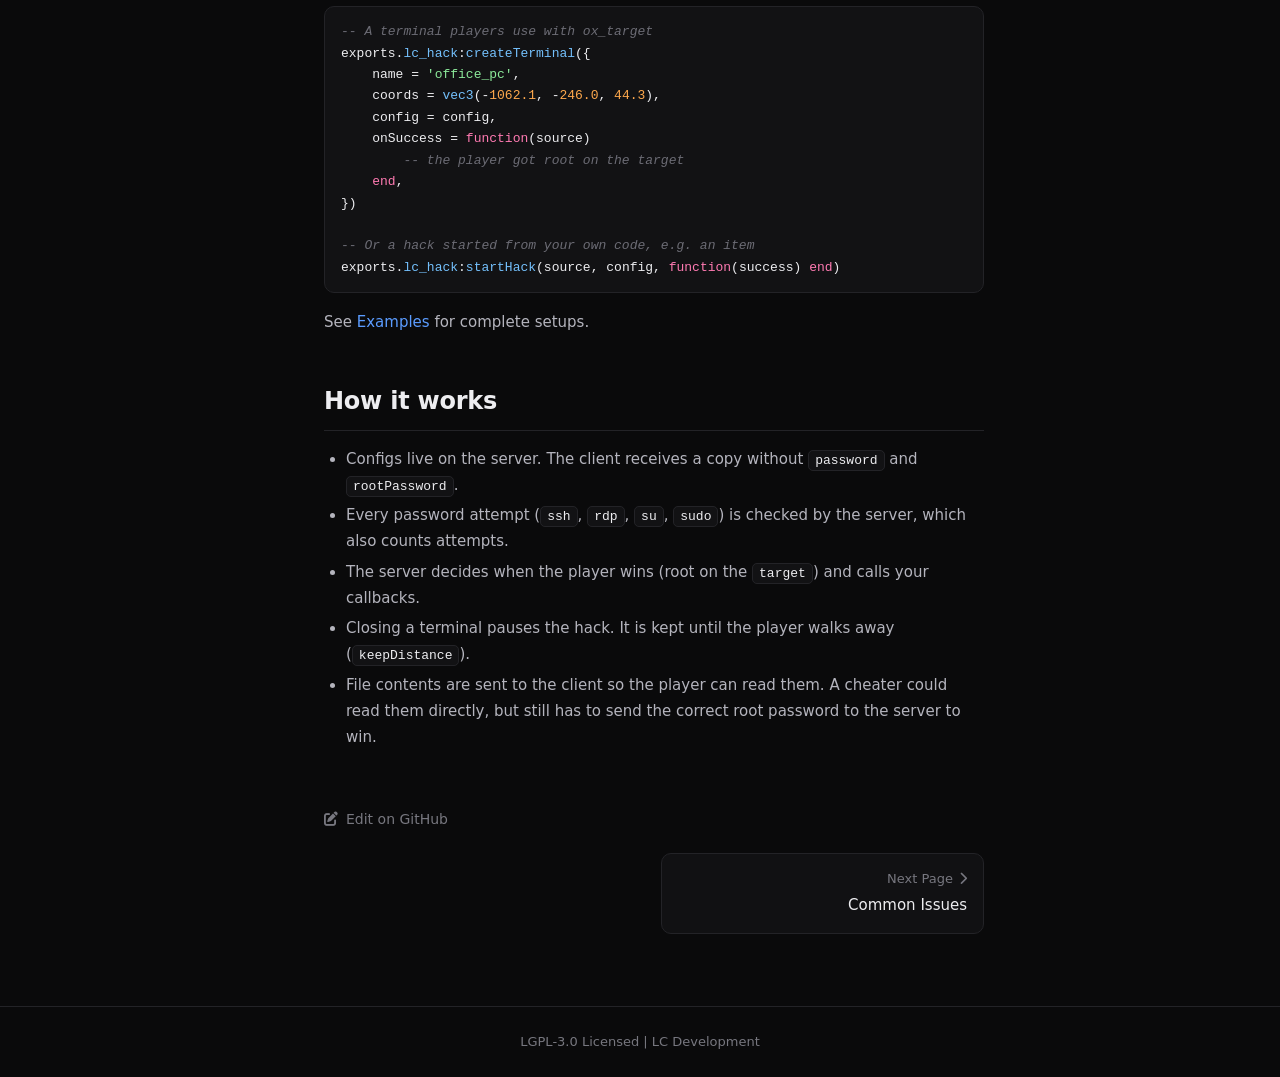
==== commit 52325eeb: "Add six desktops, more apps, always-on servers with DNS and websites - Desktops: Ubuntu, Kali, macOS" ====
--- a/docs/index.html
+++ b/docs/index.html
@@ -168,6 +168,7 @@
         <div class="side-children">
             <a class="side-link" href="#/guides/networking" data-page="guides/networking">Networking</a>
             <a class="side-link" href="#/guides/desktops" data-page="guides/desktops">Desktops</a>
+            <a class="side-link" href="#/guides/servers" data-page="guides/servers">Servers and DNS</a>
             <a class="side-link" href="#/guides/screens" data-page="guides/screens">Screens</a>
             <a class="side-link" href="#/guides/examples" data-page="guides/examples">Examples</a>
             <a class="side-link" href="#/guides/commands" data-page="guides/commands">Commands</a>
@@ -294,7 +295,7 @@
 </ul>
 
 <h2>rdp says Connection refused</h2>
-<p>The machine needs a <code>desktop</code>, and port <code>3389</code> (Windows) or <code>5900</code> (other desktops) in <code>ports</code>. Machines without <code>ports</code> get the right port automatically.</p>
+<p>The machine needs a <code>desktop</code>, and port <code>5900</code> in <code>ports</code>. Machines without <code>ports</code> get the right port automatically.</p>
 
 <h2>startHack or startGame returns false</h2>
 <p>A player can only have one hack or minigame open at a time. Check with <code>isHacking</code> and <code>isPlaying</code>.</p>
@@ -334,10 +335,10 @@
         <ul><li>The user's password for <code>ssh</code> and <code>rdp</code>. Without it, no password is asked for.</li></ul></li>
     <li>rootPassword?: <code>string</code>
         <ul><li>Root password for <code>su</code> and <code>sudo</code>. Without it, the player becomes root without a password.</li></ul></li>
-    <li>desktop?: <code>'ubuntu'</code> or <code>'windows'</code> or <code>'kali'</code> or <code>'macos'</code> or <code>'random'</code>
+    <li>desktop?: <code>'ubuntu'</code> or <code>'kali'</code> or <code>'chromeos'</code> or <code>'mint'</code> or <code>'fedora'</code> or <code>'macos'</code> or <code>'random'</code>
         <ul><li>Graphical desktop, see <a href="#/guides/desktops">Desktops</a>. CLI only without it.</li></ul></li>
     <li>ports?: <code>number[]</code>
-        <ul><li>Services the machine runs, e.g. <code>22</code> (ssh), <code>80</code> (http), <code>3306</code> (mysql), <code>3389</code> / <code>5900</code> (remote desktop). Defaults to <code>{ 22 }</code>, plus the remote desktop port when the machine has a <code>desktop</code>.</li></ul></li>
+        <ul><li>Services the machine runs, e.g. <code>22</code> (ssh), <code>80</code> (http), <code>3306</code> (mysql), <code>5900</code> (remote desktop). Defaults to <code>{ 22 }</code>, plus the remote desktop port when the machine has a <code>desktop</code>.</li></ul></li>
     <li>firewall?: <code>table</code>
         <ul><li>See <a href="#/hackconfig/firewall">Firewall</a>. No firewall without it.</li></ul></li>
     <li>processes?: <code>string[]</code>
@@ -496,7 +497,7 @@
     },
     config = {
         user = 'teller',
-        desktop = 'windows',
+        desktop = 'macos',
         target = '10.1.0.10',
         network = {
             { ip = '10.1.0.10', host = 'bank-core', user = 'ops', password = 'Vault#2026', rootPassword = 'Valv-7781' },
@@ -656,34 +657,110 @@
      ===================================================================== -->
 <article data-page="guides/desktops" data-crumb="LC Hack / Guides" hidden>
 <h1>Desktops</h1>
-<p>Besides the CLI, a machine can have a graphical desktop. All desktops have the same apps; only the look and the app names change.</p>
+<p>Besides the CLI, a machine can have a graphical desktop. All desktops have the same apps; the look, the app names and the terminal change with the OS.</p>
 
 <div class="table"><table>
-<thead><tr><th>desktop</th><th>Look</th><th>Terminal</th><th>Files</th><th>Editor</th><th>Remote desktop</th></tr></thead>
+<thead><tr><th>desktop</th><th>Look</th><th>Terminal prompt</th><th>Files</th><th>Editor</th><th>Images</th><th>Browser</th><th>Monitor</th></tr></thead>
 <tbody>
-<tr><td><code>'ubuntu'</code></td><td>Top bar, dock on the left</td><td>Terminal</td><td>Files</td><td>Text Editor</td><td>VNC, port <code>5900</code></td></tr>
-<tr><td><code>'windows'</code></td><td>Taskbar at the bottom</td><td>Windows Terminal</td><td>File Explorer</td><td>Notepad</td><td>RDP, port <code>3389</code></td></tr>
-<tr><td><code>'kali'</code></td><td>Dark top panel with apps</td><td>QTerminal</td><td>Thunar</td><td>Mousepad</td><td>VNC, port <code>5900</code></td></tr>
-<tr><td><code>'macos'</code></td><td>Menu bar, dock at the bottom</td><td>Terminal</td><td>Finder</td><td>TextEdit</td><td>VNC, port <code>5900</code></td></tr>
-<tr><td><code>'random'</code></td><td colspan="5">One of the four, picked every time the terminal opens</td></tr>
+<tr><td><code>'ubuntu'</code></td><td>Top bar, dock on the left, purple terminal</td><td><code>alex@pc:~$</code></td><td>Files</td><td>Text Editor</td><td>Image Viewer</td><td>Firefox</td><td>System Monitor</td></tr>
+<tr><td><code>'kali'</code></td><td>Dark top panel with apps, blue accents</td><td><code>┌──(alex㉿pc)-[~]</code><br><code>└─$</code></td><td>Thunar</td><td>Mousepad</td><td>Ristretto</td><td>Firefox ESR</td><td>Task Manager</td></tr>
+<tr><td><code>'macos'</code></td><td>Menu bar, floating dock, traffic lights, white terminal</td><td><code>alex@pc ~ %</code></td><td>Finder</td><td>TextEdit</td><td>Preview</td><td>Safari</td><td>Activity Monitor</td></tr>
+<tr><td><code>'chromeos'</code></td><td>Shelf at the bottom, rounded windows</td><td><code>alex@pc:~$</code></td><td>Files</td><td>Text</td><td>Gallery</td><td>Chrome</td><td>Task Manager</td></tr>
+<tr><td><code>'mint'</code></td><td>Panel at the bottom, green accents</td><td><code>alex@pc:~$</code></td><td>Nemo</td><td>Xed</td><td>Xviewer</td><td>Firefox</td><td>System Monitor</td></tr>
+<tr><td><code>'fedora'</code></td><td>Top bar, floating dash, close button only</td><td><code>[alex@pc ~]$</code></td><td>Files</td><td>Text Editor</td><td>Image Viewer</td><td>Firefox</td><td>System Monitor</td></tr>
+<tr><td><code>'random'</code></td><td colspan="7">One of the six, picked every time the terminal opens</td></tr>
 </tbody></table></div>
+<p>The prompt follows the machine the player is logged in to: <code>ssh</code> from a Mac to a server without a desktop gives the bash prompt <code>user@host:~$</code>.</p>
 
 <h2>Access</h2>
 <ul>
     <li>If the player's own machine has a <code>desktop</code>, the hack starts on it.</li>
     <li><code>startx</code> opens the desktop of the current machine.</li>
-    <li><code>rdp [user@]host</code> opens a remote desktop on another machine. It needs port <code>3389</code> or <code>5900</code>, goes through the firewall and asks for the user's <code>password</code>, checked by the server.</li>
+    <li><code>rdp [user@]host</code> opens a remote desktop on another machine. It needs port <code>5900</code>, goes through the firewall and asks for the user's <code>password</code>, checked by the server.</li>
     <li>The power button closes the desktop. If it was opened with <code>rdp</code>, it also logs off that machine.</li>
 </ul>
-<p>A machine with a <code>desktop</code> and no <code>ports</code> gets <code>{ 22, 3389 }</code> (Windows) or <code>{ 22, 5900 }</code> (others). When you set <code>ports</code> yourself, add the remote desktop port if <code>rdp</code> should work. For <code>'random'</code>, add both.</p>
+<p>A machine with a <code>desktop</code> and no <code>ports</code> gets <code>{ 22, 5900 }</code>. When you set <code>ports</code> yourself, add <code>5900</code> if <code>rdp</code> should work.</p>
 
 <h2>Apps</h2>
 <ul>
     <li><strong>Terminal</strong> - the real CLI in a window. It shares the login stack, so <code>ssh</code>, <code>su</code> and everything else works. Closing the window keeps its history.</li>
-    <li><strong>Files</strong> - browse the desktop machine's files. Double click a folder to open it and a file to open it in the editor. Locked files show a lock and an error dialog. The Hidden checkbox shows files starting with <code>.</code>.</li>
-    <li><strong>Text Editor</strong> - opens, edits and saves files. Save with the button or <code>Ctrl+S</code>. The path field decides where the file is saved; relative paths start in the home directory. Users can save in their home directory and <code>/tmp</code>, root everywhere.</li>
-</ul>
-<p>Windows can be moved by their title bar, brought to the front by clicking and closed. The file manager always shows the desktop's machine, even after <code>ssh</code>-ing elsewhere in the terminal. The Windows desktop shows paths as <code>C:\home\alex</code>, but uses the same Linux filesystem.</p>
+    <li><strong>Files</strong> - browse the desktop machine's files, with Home, Desktop, Documents, Downloads, Pictures and <code>/</code> in the sidebar. Double click opens a folder, an image in the image viewer and anything else in the editor. Drag files onto a folder, another window or the desktop to move them. Locked files show a lock and an error dialog.</li>
+    <li><strong>Text Editor</strong> - opens, edits and saves files. Save with the button or <code>Ctrl+S</code>. The path field decides where the file is saved; relative paths start in the home directory, and new files go to the desktop. Users can save in their home directory and <code>/tmp</code>, root everywhere.</li>
+    <li><strong>Image viewer</strong> - shows the images in a folder with previous / next. Opened from the dock, it starts in <code>~/Pictures</code>.</li>
+    <li><strong>Browser</strong> - works like <code>curl</code> from the desktop's machine: same <code>/etc/hosts</code>, network and firewall. <code>http://10.0.0.30/</code> shows <code>/var/www/html/index.html</code> on that machine, <code>http://web01/notes.txt</code> shows <code>/var/www/html/notes.txt</code>. Pages are sandboxed, scripts never run.</li>
+    <li><strong>System monitor</strong> - the same processes as <code>ps aux</code>.</li>
+</ul>
+<h2>The desktop is ~/Desktop</h2>
+<p>The icons on the desktop are the files in <code>~/Desktop</code> of the desktop's user. Anything saved or moved there (editor, <code>echo &gt;</code>, <code>touch</code>, <code>mv</code>, drag and drop) shows up on the desktop right away, and files dragged onto the desktop are moved to <code>~/Desktop</code>.</p>
+<h2>Images</h2>
+<p>An image is any file ending in <code>.png</code>, <code>.jpg</code>, <code>.jpeg</code>, <code>.gif</code>, <code>.svg</code> or <code>.webp</code>. What the file contains decides what is shown:</p>
+<ul>
+    <li><code>'https://...'</code> or <code>'data:image/...'</code> - that image.</li>
+    <li><code>'&lt;svg ...&gt;...&lt;/svg&gt;'</code> - the SVG. Handy for hiding a hint in a picture, e.g. a sticky note with text.</li>
+    <li>Anything else - a landscape generated from the file name.</li>
+</ul>
+<p>Windows can be moved by their title bar, minimized (the dock brings them back), maximized (or double click the title bar) and closed. The apps always use the desktop's machine, even after <code>ssh</code>-ing elsewhere in the terminal.</p>
+</article>
+
+<!-- =====================================================================
+     Guides / Servers and DNS
+     ===================================================================== -->
+<article data-page="guides/servers" data-crumb="LC Hack / Guides" hidden>
+<h1>Servers and DNS</h1>
+<p>Servers in <code>config.lua</code> are always on. They are added to every hack, and every machine can reach them, like the internet, unless their own firewall blocks it. <code>config.lua</code> is only loaded on the server, so the passwords in it never reach players.</p>
+
+<h2>config.lua</h2>
+<pre><code>return {
+    servers = {
+        {
+            ip = '82.103.40.12',
+            host = 'northbank-web',
+            user = 'webadmin',
+            password = 'N0rth!Web',
+            rootPassword = 'Vault-2049',
+            website = 'websites/northbank',
+            firewall = { open = { 80, 443 }, ping = true },
+        },
+    },
+    dns = {
+        ['northbank.com'] = '82.103.40.12',
+        ['www.northbank.com'] = '82.103.40.12',
+    },
+}</code></pre>
+<ul>
+    <li><code>servers</code> - the same fields as a <a href="#/hackconfig/machine">machine</a>, plus <code>website</code>. Players can <code>ssh</code> into them like any other machine.</li>
+    <li><code>dns</code> - a name and the IP it points to. Used by the browser, <code>curl</code>, <code>ping</code>, <code>ssh</code> and everything else. A machine's own <code>/etc/hosts</code> is checked first, like on Linux. Names are not case sensitive.</li>
+    <li>A server with a <code>website</code> and no <code>ports</code> gets <code>{ 22, 80, 443 }</code>.</li>
+    <li>Changes to <code>config.lua</code> and <code>websites/</code> require a restart of the resource.</li>
+</ul>
+
+<h2>Building in game</h2>
+<p>The servers really live on the game server. When a player changes a file on one (the editor, <code>echo &gt;</code>, <code>touch</code>, <code>mkdir</code>, <code>rm</code>, <code>mv</code>), the change is checked and saved by the game server, and every other player in a hack sees it straight away. A website made in game stays for everyone, also after a restart.</p>
+<pre><code>ssh webadmin@northbank.com
+mkdir /var/www/html/blog
+echo "&lt;h1&gt;My blog&lt;/h1&gt;" &gt; /var/www/html/blog/index.html</code></pre>
+<ul>
+    <li>Changes are only accepted on a server the player logged in to in that hack, with the right password. The game server checks every path itself: the server's user can write in its home, <code>/tmp</code> and <code>/var/www/html</code>; root everywhere.</li>
+    <li><code>website = true</code> gives a server an empty website to build in game, with port 80 and 443 open.</li>
+    <li>Changes are saved in <code>serverdata.json</code> in the resource folder, kept apart from <code>config.lua</code>. Delete the file to reset every server. Keep a copy when you update the resource.</li>
+    <li>Limits: 100 KB per file and 500 files and folders written per server.</li>
+    <li>Images written by players can't be web addresses (<code>https://...</code>), and pages can never load anything from outside, so a page can't reveal the IP of the players who view it.</li>
+</ul>
+
+<h2>Websites</h2>
+<p>Put a static website in a folder in the resource and point <code>website</code> to it. Loading starts at <code>index.html</code>, and every page, stylesheet and image it links to (<code>href</code> and <code>src</code>) is read, up to 200 files. They end up in <code>/var/www/html</code> on the server.</p>
+<pre><code>websites/northbank/
+    index.html
+    about.html
+    style.css
+    img/logo.svg
+    careers/index.html</code></pre>
+<ul>
+    <li>Use relative links (<code>about.html</code>, <code>../style.css</code>) or links from the site's root (<code>/about.html</code>). Links to other sites (<code>http://...</code>) open that address in the browser.</li>
+    <li>Only static websites: scripts and forms never run. HTML and CSS work, and images can be <code>.png</code>, <code>.jpg</code>, <code>.gif</code>, <code>.webp</code> or <code>.svg</code>.</li>
+    <li>Pages that nothing links to are not loaded. A missing file prints a warning in the server console.</li>
+    <li>Everything in the folder can be read by players who get root on the server, and HTML comments show up with <code>curl</code>. Hide hints there, never real secrets.</li>
+</ul>
 </article>
 
 <!-- =====================================================================
@@ -915,6 +992,9 @@
 <tr><td><code>head &lt;file&gt;</code>, <code>tail &lt;file&gt;</code></td><td>First or last 10 lines.</td></tr>
 <tr><td><code>echo &lt;text&gt; &gt; &lt;file&gt;</code>, <code>echo &lt;text&gt; &gt;&gt; &lt;file&gt;</code></td><td>Write text to a file, or add it as a new line. Users can write in their home directory and <code>/tmp</code>, root everywhere.</td></tr>
 <tr><td><code>touch &lt;file&gt;</code></td><td>Create an empty file.</td></tr>
+<tr><td><code>mkdir [-p] &lt;dir&gt;</code></td><td>Create a folder. <code>-p</code> creates the folders on the way too.</td></tr>
+<tr><td><code>rm [-r] &lt;file&gt;</code></td><td>Delete a file, or a folder with <code>-r</code>.</td></tr>
+<tr><td><code>mv &lt;from&gt; &lt;to&gt;</code></td><td>Move or rename a file or folder.</td></tr>
 <tr><td><code>grep &lt;text&gt; &lt;file&gt;</code></td><td>Lines containing the text.</td></tr>
 <tr><td><code>find [path] [-name pattern]</code></td><td>Find files. <code>*</code> is a wildcard, e.g. <code>find / -name *.sh</code>.</td></tr>
 <tr><td><code>file &lt;file&gt;</code></td><td>File type: ASCII text, shell script, ELF, image, directory.</td></tr>
@@ -988,6 +1068,7 @@
 <tr><td><code>server/api.lua</code></td><td>Exports and LuaLS types.</td></tr>
 <tr><td><code>server/session.lua</code></td><td>Running hacks: passwords, attempts, win and loss.</td></tr>
 <tr><td><code>server/terminal.lua</code></td><td>Terminals in the world and the distance check.</td></tr>
+<tr><td><code>config.lua</code>, <code>server/servers.lua</code></td><td>Always-on servers, DNS and their websites (in <code>websites/</code>).</td></tr>
 <tr><td><code>server/commands.lua</code></td><td>Test commands and the example config.</td></tr>
 <tr><td><code>client/main.lua</code></td><td>Entry point, requires the modules below.</td></tr>
 <tr><td><code>client/api.lua</code></td><td>Client exports.</td></tr>
@@ -995,9 +1076,11 @@
 <tr><td><code>client/zones.lua</code></td><td>ox_target zones or ox_lib points.</td></tr>
 <tr><td><code>client/screens.lua</code></td><td>In-world screens: creates DUIs near the player and draws them.</td></tr>
 <tr><td><code>web/js/mirror.js</code></td><td>Sends the hacker's window to the screen, and shows it in mirror mode.</td></tr>
-<tr><td><code>web/js/terminal.js</code></td><td>Machines, filesystem, networking, firewall, commands, Tab and history.</td></tr>
-<tr><td><code>web/js/desktop.js</code></td><td>Desktops, windows, Files and Text Editor.</td></tr>
-<tr><td><code>web/css/style.css</code>, <code>web/css/desktop.css</code></td><td>The CLI and the four desktop themes.</td></tr>
+<tr><td><code>web/js/terminal/</code></td><td>Machines, filesystem, networking, firewall, Tab and history. One file per part, loaded in order by <code>web/index.html</code>.</td></tr>
+<tr><td><code>web/js/terminal/commands/</code></td><td>The commands, one file per group. Add a command with <code>Object.assign(commands, { ... })</code>.</td></tr>
+<tr><td><code>web/js/desktop/</code></td><td>Desktops (<code>themes.js</code>, <code>desktop.js</code>), windows and the apps in <code>apps/</code>.</td></tr>
+<tr><td><code>web/js/dev.js</code></td><td>Browser test mode: stands in for the client and server outside FiveM.</td></tr>
+<tr><td><code>web/css/</code></td><td>The CLI, screens, the shared desktop layout and one file per desktop theme in <code>desktop/themes/</code>.</td></tr>
 </tbody></table></div>
 <p>New client files must be listed in <code>files</code> in <code>fxmanifest.lua</code>, otherwise <code>require</code> can't find them.</p>
 
@@ -1005,8 +1088,8 @@
 <ol>
     <li>The player uses a terminal and the client triggers <code>lc_hack:use</code>. The server checks the distance and starts a session.</li>
     <li>The server sends the config <strong>without passwords</strong> with <code>lc_hack:open</code>.</li>
-    <li>When the player submits a password, <code>terminal.js</code> sends it through the NUI to <code>client/terminal.lua</code> and on to <code>lc_hack:verify</code>.</li>
-    <li>The server checks it, counts attempts and decides the outcome. The answer goes back to <code>terminal.js</code>.</li>
+    <li>When the player submits a password, <code>web/js/terminal/auth.js</code> sends it through the NUI to <code>client/terminal.lua</code> and on to <code>lc_hack:verify</code>.</li>
+    <li>The server checks it, counts attempts and decides the outcome. The answer goes back to the NUI.</li>
     <li>When the hack ends, the server calls <code>onSuccess</code>, <code>onFail</code> or the <code>cb</code> from <code>startHack</code>.</li>
 </ol>
 
@@ -1026,59 +1109,74 @@
 <tr><td><code>lc_hack:mirror</code></td><td>latent event</td><td>client to server</td><td><code>{ html, width, height }</code> from the hacker</td></tr>
 <tr><td><code>lc_hack:mirror</code></td><td>latent event</td><td>server to client</td><td><code>id, state</code> to players near the screen, <code>false</code> = idle</td></tr>
 <tr><td><code>lc_hack:getMirror</code></td><td>ox_lib callback</td><td>client to server</td><td>The current screen state when a player gets close</td></tr>
+<tr><td><code>lc_hack:serverFiles</code></td><td>latent event</td><td>client to server</td><td><code>{ machine, ops }</code>: file changes on an always-on server, checked and saved</td></tr>
+<tr><td><code>lc_hack:serverFiles</code></td><td>latent event</td><td>server to client</td><td><code>ip, ops</code>: another player's changes, to everyone in a hack</td></tr>
 </tbody></table></div>
-<p>Machines have an <code>index</code> (<code>1</code> is the player's own, <code>2+</code> is <code>network</code> in order), so the server knows which machine a password is for. <code>kind</code> is <code>'login'</code> (ssh, rdp) or <code>'root'</code> (su, sudo).</p>
+<p>Machines have an <code>index</code> (<code>1</code> is the player's own, then <code>network</code> in order, then the servers from <code>config.lua</code>), so the server knows which machine a password is for. <code>kind</code> is <code>'login'</code> (ssh, rdp) or <code>'root'</code> (su, sudo).</p>
+
+<h2>Testing in the browser</h2>
+<p>Run <code>python3 -m http.server 8000</code> in the resource folder and open <code>http://localhost:8000/web/</code>. <code>web/js/dev.js</code> stands in for the client and server: it reads <code>config.lua</code> and the example in <code>server/commands.lua</code>, checks passwords like the server and keeps changes on the always-on servers in the browser. Add <code>?desktop=macos</code> (or any desktop, <code>random</code>, <code>none</code>) to pick the desktop. In FiveM the file does nothing.</p>
 
 <h2>Adding a command</h2>
-<p>Add a function to <code>commands</code> in <code>web/js/terminal.js</code>. It receives the words after the command as a list and works with Tab automatically. Add it to <code>help</code> as well.</p>
-<pre data-lang="js">// "whois 10.0.0.5" -> args = ['10.0.0.5']
-whois(args) {
-    const m = findMachine(args[0]);
-    print(m ? `${args[0]} is ${m.host}` : 'whois: unknown host');
-},</pre>
+<p>Commands live in <code>web/js/terminal/commands/</code>, one file per group. Add a function to <code>commands</code>; it receives the words after the command as a list and works with Tab automatically. Add it to <code>help</code> as well.</p>
+<pre data-lang="js">// web/js/terminal/commands/tools.js
+Object.assign(commands, {
+    // "whois 10.0.0.5" -> args = ['10.0.0.5']
+    whois(args) {
+        const m = findMachine(args[0]);
+        print(m ? `${args[0]} is ${m.host}` : 'whois: unknown host');
+    },
+});</pre>
 
 <h2>Adding a desktop app</h2>
-<p>Create a function in <code>web/js/desktop.js</code> that builds an element and calls <code>createWindow</code>, then add it to the dock with <code>dockButton</code> in <code>openDesktop</code>. Icons are Font Awesome classes.</p>
-<pre data-lang="js">function openCalculator() {
-    const body = el('div', 'editor', '2 + 2 = 4');
-    createWindow('Calculator', body, { width: 260, height: 160 });
-}
-
-dock.append(dockButton('fa-solid fa-calculator', 'Calculator', openCalculator));</pre>
+<p>An app is one file in <code>web/js/desktop/apps/</code> plus a <code>&lt;script&gt;</code> line in <code>web/index.html</code>. It registers itself with its name and icon, and the name or icon per desktop where they differ. The dock shows apps in the order of the script lines. Icons are Font Awesome classes, styles go in <code>web/css/desktop/apps.css</code>.</p>
+<pre data-lang="js">// web/js/desktop/apps/calculator.js
+registerApp('calculator', {
+    open: openCalculator,
+    name: 'Calculator', names: { kali: 'Galculator' },
+    icon: 'fa-solid fa-calculator',
+});
+
+function openCalculator() {
+    const body = el('div', 'calculator', '2 + 2 = 4');
+    createWindow(appName('calculator'), body, { width: 260, height: 160, app: 'calculator' });
+}</pre>
 
 <h2>Adding a desktop</h2>
 <ol>
-    <li>Add its name to <code>DESKTOPS</code> and <code>DESKTOP_PROCESS</code> in <code>terminal.js</code>.</li>
-    <li>Add its app names and menu icon to <code>THEMES</code> in <code>desktop.js</code>.</li>
-    <li>Add a <code>.theme-&lt;name&gt;</code> block to <code>desktop.css</code> that places <code>.panel</code> and <code>.dock</code> and colours <code>.window</code> and <code>.titlebar</code>.</li>
+    <li>Add an entry to <code>THEMES</code> in <code>web/js/desktop/themes.js</code> (its process, menu, names of Home, Trash and <code>/</code>).</li>
+    <li>Add <code>web/css/desktop/themes/&lt;name&gt;.css</code> and a <code>&lt;link&gt;</code> to it in <code>web/index.html</code>. Copy an existing theme: it sets the colour variables, places <code>.panel</code> and <code>.dock</code>, styles the window buttons and the terminal (<code>#term[data-os="&lt;name&gt;"]</code>).</li>
+    <li>Optional: a prompt in <code>PROMPTS</code> in <code>web/js/terminal/prompt.js</code> (bash is the default), and app names in the apps.</li>
 </ol>
 
 <h2>Helpers</h2>
 <div class="table"><table>
-<thead><tr><th>Function</th><th>File</th><th>Description</th></tr></thead>
+<thead><tr><th>Function</th><th>File (web/js/)</th><th>Description</th></tr></thead>
 <tbody>
-<tr><td><code>print(text)</code></td><td>terminal.js</td><td>Prints a line, never as HTML.</td></tr>
-<tr><td><code>printSlow(lines, ms, done?)</code></td><td>terminal.js</td><td>Prints lines with a delay. <code>null</code> waits without printing.</td></tr>
-<tr><td><code>readFile(cmd, path)</code></td><td>terminal.js</td><td>A file's text, or prints an error and returns <code>undefined</code>.</td></tr>
-<tr><td><code>resolve(path)</code></td><td>terminal.js</td><td>Path to a list, e.g. <code>'~/x'</code> to <code>['home', 'alex', 'x']</code>.</td></tr>
-<tr><td><code>getNode(list)</code></td><td>terminal.js</td><td>Object = folder, string = file, <code>null</code> = locked, <code>undefined</code> = missing.</td></tr>
-<tr><td><code>withSession(session, fn)</code></td><td>terminal.js</td><td>Runs <code>fn</code> as another login.</td></tr>
-<tr><td><code>lookup(name)</code></td><td>terminal.js</td><td>Looks a name up in <code>/etc/hosts</code>.</td></tr>
-<tr><td><code>reach(ip, port)</code></td><td>terminal.js</td><td><code>{ status, machine, src }</code>, <code>port</code> is a number or <code>'icmp'</code>.</td></tr>
-<tr><td><code>findMachine(ip)</code></td><td>terminal.js</td><td>The machine with that IP.</td></tr>
-<tr><td><code>askPassword(label, prompt, onValue)</code></td><td>terminal.js</td><td>Asks for a password.</td></tr>
-<tr><td><code>verify(machine, kind, user, value, ok, failText)</code></td><td>terminal.js</td><td>Sends a password attempt to the server.</td></tr>
-<tr><td><code>writeFile(list, text)</code></td><td>terminal.js</td><td>Writes a file with the current login's permissions. Returns an error text or <code>null</code>.</td></tr>
-<tr><td><code>openDesktop(session, remote)</code>, <code>closeDesktop()</code></td><td>desktop.js</td><td>Opens or closes the desktop.</td></tr>
-<tr><td><code>createWindow(title, element, size)</code></td><td>desktop.js</td><td>A window that can be moved and closed.</td></tr>
-<tr><td><code>showError(text)</code></td><td>desktop.js</td><td>An error dialog.</td></tr>
+<tr><td><code>print(text)</code></td><td>terminal/helpers.js</td><td>Prints a line, never as HTML. Returns the line.</td></tr>
+<tr><td><code>printSlow(lines, ms, done?)</code></td><td>terminal/helpers.js</td><td>Prints lines with a delay. <code>null</code> waits without printing.</td></tr>
+<tr><td><code>readFile(cmd, path)</code></td><td>terminal/filesystem.js</td><td>A file's text, or prints an error and returns <code>undefined</code>.</td></tr>
+<tr><td><code>resolve(path)</code></td><td>terminal/filesystem.js</td><td>Path to a list, e.g. <code>'~/x'</code> to <code>['home', 'alex', 'x']</code>.</td></tr>
+<tr><td><code>getNode(list)</code></td><td>terminal/filesystem.js</td><td>Object = folder, string = file, <code>null</code> = locked, <code>undefined</code> = missing.</td></tr>
+<tr><td><code>writeFile</code>, <code>makeDir</code>, <code>removeFile</code>, <code>moveFile</code></td><td>terminal/filesystem.js</td><td>Change files with the current login's permissions. Return an error text or <code>null</code>. Changes on always-on servers are sent to the server.</td></tr>
+<tr><td><code>withSession(session, fn)</code></td><td>terminal/machines.js</td><td>Runs <code>fn</code> as another login.</td></tr>
+<tr><td><code>lookup(name)</code></td><td>terminal/network.js</td><td>A name to an IP: <code>/etc/hosts</code>, then DNS from <code>config.lua</code>.</td></tr>
+<tr><td><code>reach(ip, port)</code></td><td>terminal/network.js</td><td><code>{ status, machine, src }</code>, <code>port</code> is a number or <code>'icmp'</code>.</td></tr>
+<tr><td><code>findMachine(ip)</code></td><td>terminal/network.js</td><td>The machine with that IP.</td></tr>
+<tr><td><code>pageFile(machine, path)</code></td><td>terminal/network.js</td><td>A file from the machine's web root, as the browser and <code>curl</code> see it.</td></tr>
+<tr><td><code>askPassword(label, prompt, onValue)</code></td><td>terminal/auth.js</td><td>Asks for a password.</td></tr>
+<tr><td><code>verify(machine, kind, user, value, ok, failText)</code></td><td>terminal/auth.js</td><td>Sends a password attempt to the server.</td></tr>
+<tr><td><code>openDesktop(session, remote)</code>, <code>closeDesktop()</code></td><td>desktop/desktop.js</td><td>Opens or closes the desktop.</td></tr>
+<tr><td><code>createWindow(title, element, options)</code></td><td>desktop/window.js</td><td>A window that can be moved, minimized, maximized and closed.</td></tr>
+<tr><td><code>showError(text)</code></td><td>desktop/window.js</td><td>An error dialog.</td></tr>
+<tr><td><code>openFile(path)</code></td><td>desktop/apps/files.js</td><td>Opens a file in the right app.</td></tr>
 </tbody></table></div>
 
 <h2>Default files and ports</h2>
 <ul>
-    <li>Add default files in <code>defaultFiles()</code>. A path ending with <code>/</code> is an empty folder, and <code>user</code>, <code>host</code> and <code>ips</code> can be used in the text.</li>
+    <li>Add default files in <code>defaultFiles()</code> in <code>web/js/terminal/default-files.js</code>. A path ending with <code>/</code> is an empty folder, and <code>user</code>, <code>host</code> and <code>ips</code> can be used in the text.</li>
     <li>Lock a default file by adding its path to <code>DEFAULT_LOCKED</code>.</li>
-    <li>Name a port for <code>nmap</code> in <code>SERVICES</code>.</li>
+    <li>Name a port for <code>nmap</code> in <code>SERVICES</code> in <code>web/js/terminal/state.js</code>.</li>
 </ul>
 
 <h2>Limitations</h2>
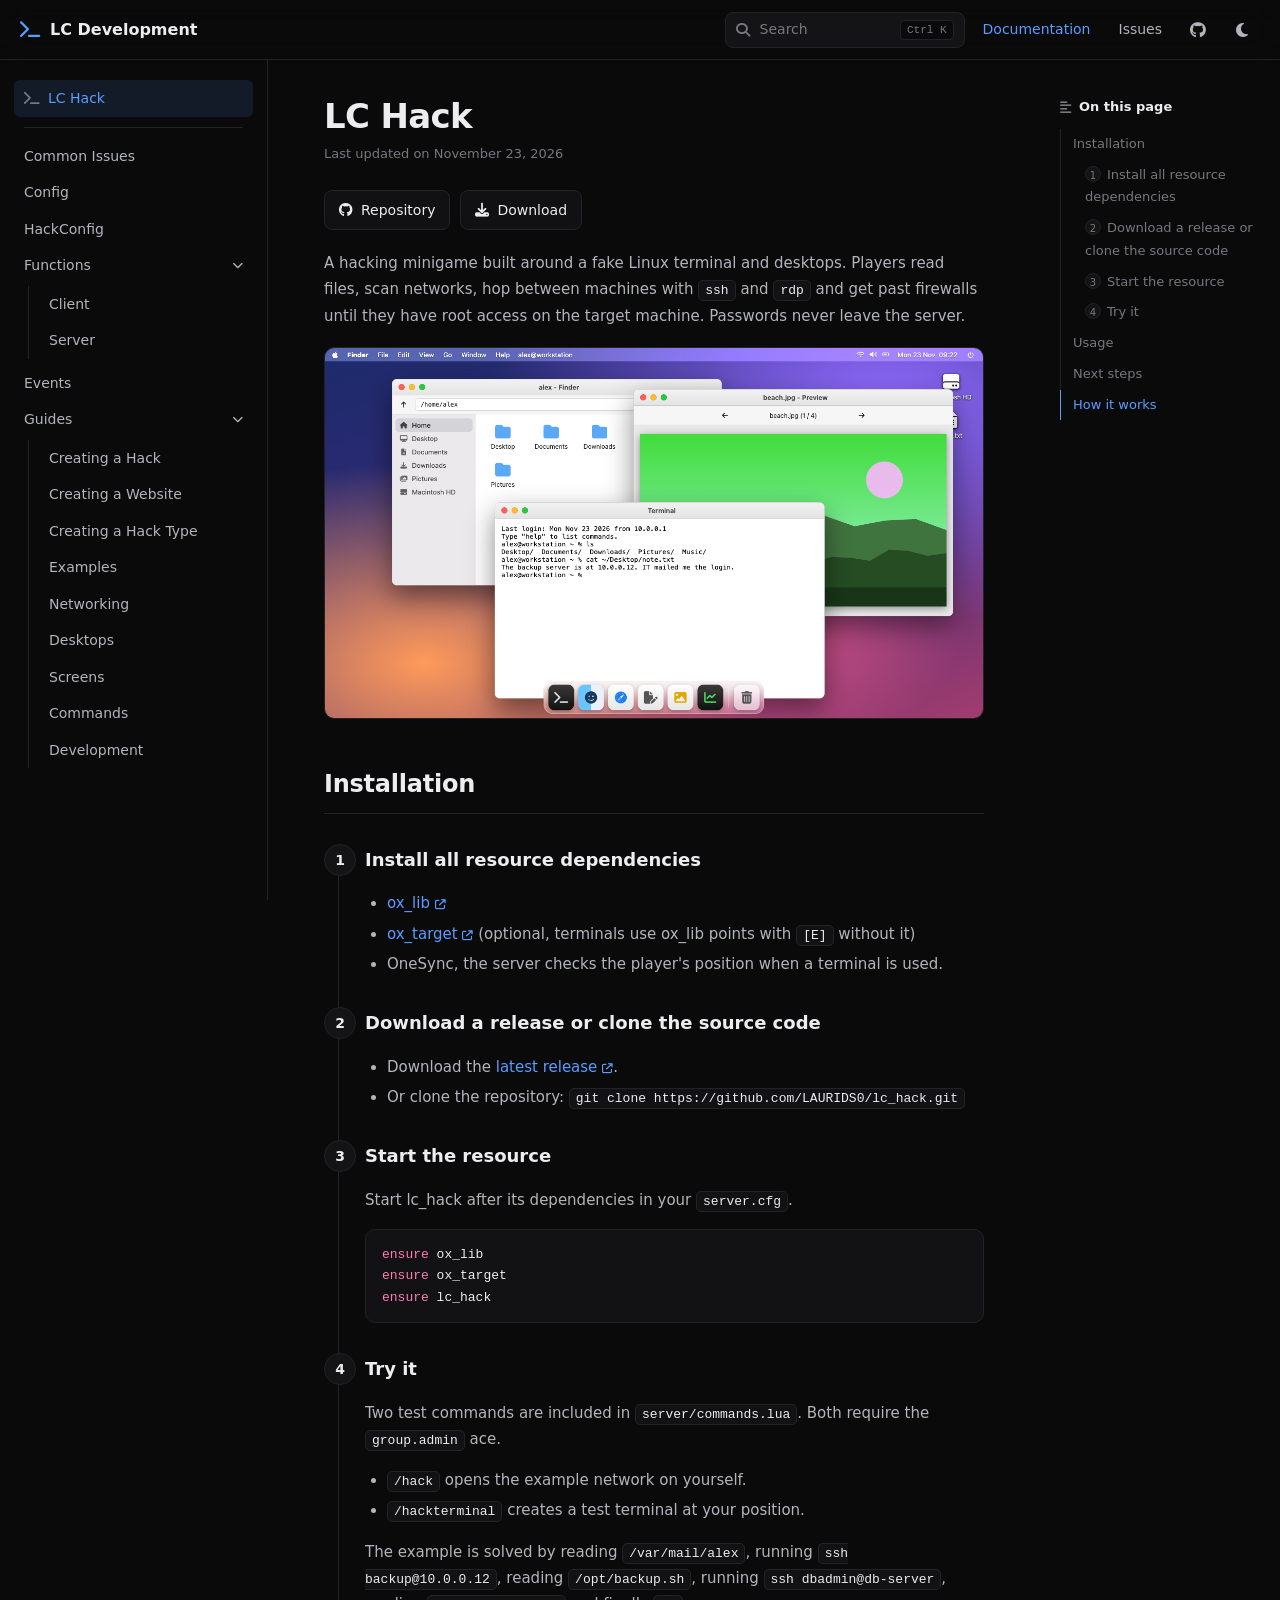
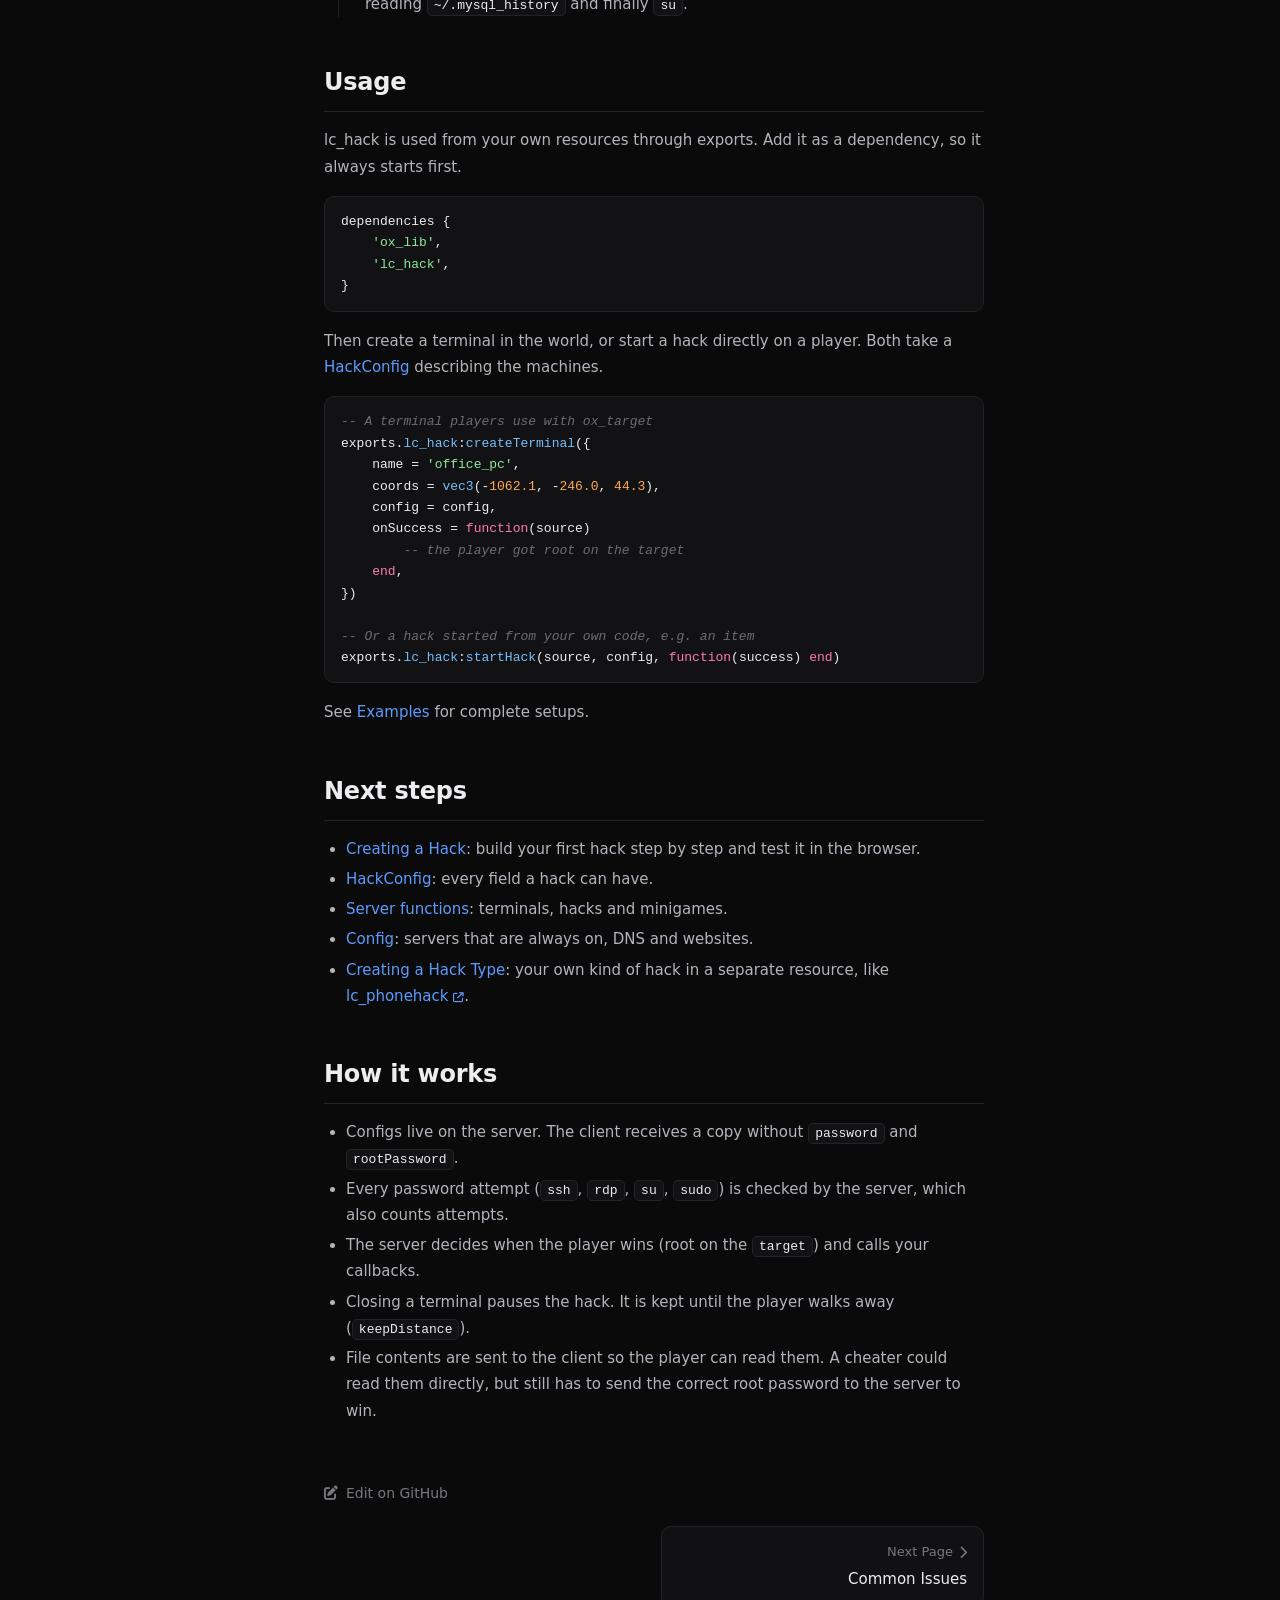
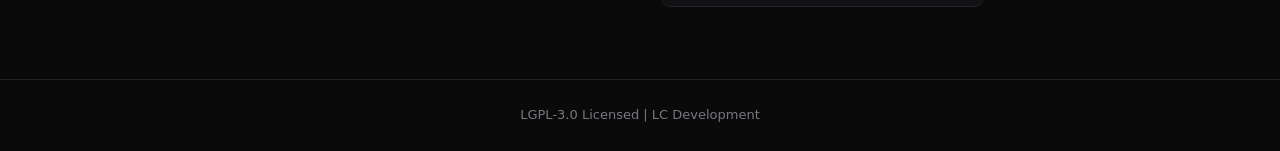
==== commit b80ed722: "Add building blocks for hack types, and screenshots and guides in the docs - commands in a HackConfi" ====
--- a/docs/index.html
+++ b/docs/index.html
@@ -93,6 +93,17 @@
 .steps h3::before { content: counter(step); position: absolute; left: -41px; top: 0; width: 30px; height: 30px; display: grid; place-items: center; border-radius: 50%; background: var(--bg-soft); border: 1px solid var(--border); font-size: 14px; color: var(--text); }
 
 .table { overflow-x: auto; margin: 18px 0; }
+.shot { display: block; width: 100%; margin: 18px 0; border-radius: 10px; border: 1px solid var(--border); }
+.gallery { display: grid; grid-template-columns: repeat(2, minmax(0, 1fr)); gap: 16px; margin: 18px 0; }
+.gallery figure { margin: 0; }
+.gallery img { display: block; width: 100%; border-radius: 8px; border: 1px solid var(--border); }
+.gallery figcaption { margin-top: 6px; font-size: 13px; color: var(--text-muted); }
+@media (max-width: 700px) { .gallery { grid-template-columns: 1fr; } }
+.callout { display: flex; gap: 12px; margin: 18px 0; padding: 12px 16px; border-radius: 8px; border: 1px solid var(--border); background: var(--bg-soft); }
+.callout > i { margin-top: 6px; color: var(--primary); }
+.callout p { margin: 0; }
+.callout.warning { border-color: rgba(234, 179, 8, .45); background: rgba(234, 179, 8, .08); }
+.callout.warning > i { color: #eab308; }
 table { border-collapse: collapse; width: 100%; font-size: 14px; }
 th { text-align: left; font-weight: 600; color: var(--text); background: var(--bg-soft); }
 th, td { padding: 8px 12px; border: 1px solid var(--border); vertical-align: top; color: var(--text-soft); }
@@ -158,21 +169,25 @@
         <a class="side-link side-root" href="#/lc_hack" data-page="lc_hack"><i class="fa-solid fa-terminal"></i>LC Hack</a>
         <div class="side-sep"></div>
         <a class="side-link" href="#/issues" data-page="issues">Common Issues</a>
+        <a class="side-link" href="#/config" data-page="config">Config</a>
         <a class="side-link" href="#/hackconfig" data-page="hackconfig">HackConfig</a>
         <button class="side-folder" type="button">Functions <i class="fa-solid fa-chevron-down"></i></button>
         <div class="side-children">
             <a class="side-link" href="#/functions/client" data-page="functions/client">Client</a>
             <a class="side-link" href="#/functions/server" data-page="functions/server">Server</a>
         </div>
+        <a class="side-link" href="#/events" data-page="events">Events</a>
         <button class="side-folder" type="button">Guides <i class="fa-solid fa-chevron-down"></i></button>
         <div class="side-children">
+            <a class="side-link" href="#/guides/hack" data-page="guides/hack">Creating a Hack</a>
+            <a class="side-link" href="#/guides/website" data-page="guides/website">Creating a Website</a>
+            <a class="side-link" href="#/guides/hacktype" data-page="guides/hacktype">Creating a Hack Type</a>
+            <a class="side-link" href="#/guides/examples" data-page="guides/examples">Examples</a>
             <a class="side-link" href="#/guides/networking" data-page="guides/networking">Networking</a>
             <a class="side-link" href="#/guides/desktops" data-page="guides/desktops">Desktops</a>
-            <a class="side-link" href="#/guides/servers" data-page="guides/servers">Servers and DNS</a>
             <a class="side-link" href="#/guides/screens" data-page="guides/screens">Screens</a>
-            <a class="side-link" href="#/guides/examples" data-page="guides/examples">Examples</a>
             <a class="side-link" href="#/guides/commands" data-page="guides/commands">Commands</a>
-            <a class="side-link" href="#/guides/extending" data-page="guides/extending">Extending</a>
+            <a class="side-link" href="#/guides/development" data-page="guides/development">Development</a>
         </div>
     </nav>
 
@@ -187,6 +202,7 @@
     <a class="button" href="https://github.com/LAURIDS0/lc_hack/releases/latest" target="_blank" rel="noopener"><i class="fa-solid fa-download"></i>Download</a>
 </div>
 <p>A hacking minigame built around a fake Linux terminal and desktops. Players read files, scan networks, hop between machines with <code>ssh</code> and <code>rdp</code> and get past firewalls until they have root access on the target machine. Passwords never leave the server.</p>
+<img class="shot" src="images/desktop-macos.png" alt="The macOS desktop with Finder, Preview and Terminal open" loading="lazy">
 
 <h2>Installation</h2>
 <div class="steps">
@@ -239,6 +255,15 @@
 exports.lc_hack:startHack(source, config, function(success) end)</pre>
 <p>See <a href="#/guides/examples">Examples</a> for complete setups.</p>
 
+<h2>Next steps</h2>
+<ul>
+    <li><a href="#/guides/hack">Creating a Hack</a>: build your first hack step by step and test it in the browser.</li>
+    <li><a href="#/hackconfig">HackConfig</a>: every field a hack can have.</li>
+    <li><a href="#/functions/server">Server functions</a>: terminals, hacks and minigames.</li>
+    <li><a href="#/config">Config</a>: servers that are always on, DNS and websites.</li>
+    <li><a href="#/guides/hacktype">Creating a Hack Type</a>: your own kind of hack in a separate resource, like <a href="https://github.com/LAURIDS0/lc_phonehack" target="_blank" rel="noopener">lc_phonehack</a>.</li>
+</ul>
+
 <h2>How it works</h2>
 <ul>
     <li>Configs live on the server. The client receives a copy without <code>password</code> and <code>rootPassword</code>.</li>
@@ -302,6 +327,95 @@
 
 <h2>onFail is called although the player only closed the terminal</h2>
 <p>A closed terminal is kept until the player is further away than <code>keepDistance</code> (default <code>10.0</code>). Increase it if players need to walk further between computers.</p>
+
+<h2>A website shows 404 or has no styling</h2>
+<ul>
+    <li>Only files that <code>index.html</code> links to (directly or through other pages) are loaded. Check the server console for <code>website ... not found</code> warnings.</li>
+    <li>Restart lc_hack after changing <code>websites/</code> or <code>config.lua</code>.</li>
+    <li>Stylesheets and images from other sites are never loaded. Put them in the website folder.</li>
+</ul>
+
+<h2>A name like northbank.com can't be found</h2>
+<ul>
+    <li>Add the name to <code>dns</code> in <a href="#/config">config.lua</a>. <code>www.</code> names need their own entry.</li>
+    <li>A machine's own <code>/etc/hosts</code> is checked first and can point the name somewhere else.</li>
+</ul>
+
+<h2>Players can't save files on a server</h2>
+<ul>
+    <li>The player has to log in to the server in that hack (<code>ssh</code>) with the right password.</li>
+    <li>The server's user can only write in its home, <code>/tmp</code> and <code>/var/www/html</code>. Root writes everywhere.</li>
+</ul>
+
+<h2>Websites players built are gone</h2>
+<p>They are saved in <code>serverdata.json</code> in the resource folder, which is deleted when the folder is replaced on an update. See <a href="#/config/saved-changes">Saved changes</a>.</p>
+
+<h2>The browser test mode shows nothing</h2>
+<ul>
+    <li>Run the web server in the lc_hack folder (or your resources folder) and open <code>/web/</code>, not the <code>web</code> folder itself: the test mode reads <code>config.lua</code> and <code>server/commands.lua</code>.</li>
+    <li>The browser console says which file it couldn't find.</li>
+</ul>
+</article>
+
+<!-- =====================================================================
+     Config
+     ===================================================================== -->
+<article data-page="config" data-crumb="LC Hack" hidden>
+<h1>Config</h1>
+<p>Resource configuration is handled in <code>config.lua</code> in the resource folder. It is only loaded on the server, so passwords in it never reach players. Restart the resource after changing it.</p>
+<p>Everything in it is optional. Hacks themselves are not configured here: they are created from your own resources with <a href="#/functions/server">exports</a> and a <a href="#/hackconfig">HackConfig</a>.</p>
+
+<pre data-lang="lua">return {
+    -- Servers that are always on: part of every hack, reachable from every machine
+    servers = {
+        {
+            ip = '82.103.40.12',
+            host = 'northbank-web',
+            user = 'webadmin',
+            password = 'N0rth!Web',
+            rootPassword = 'Vault-2049',
+            website = 'websites/northbank',
+            firewall = { open = { 22, 80, 443 }, ping = true },
+        },
+    },
+
+    -- Names players can use instead of IPs
+    dns = {
+        ['northbank.com'] = '82.103.40.12',
+        ['www.northbank.com'] = '82.103.40.12',
+    },
+}</pre>
+
+<h2>servers</h2>
+<p>Servers that are always on. They are added to every hack, and every machine can reach them, like the internet, unless their own firewall blocks it. Players can <code>ssh</code> into them, and what they change on them is saved for everyone.</p>
+<ul>
+    <li>servers?: <code>table[]</code>
+        <ul><li>Each server takes the same fields as a <a href="#/hackconfig/machine">machine</a>, plus:</li></ul>
+        <ul>
+            <li>website?: <code>string</code> or <code>true</code>
+                <ul><li>A folder in the resource with a static website, see <a href="#/guides/website">Creating a Website</a>. <code>true</code> gives an empty website to build in game.</li></ul></li>
+        </ul></li>
+</ul>
+<ul>
+    <li>The <code>ip</code> must be unique across the servers and the machines in your hacks.</li>
+    <li>A server with a <code>website</code> and no <code>ports</code> gets <code>{ 22, 80, 443 }</code>. Without a firewall, every port is open to everyone.</li>
+    <li>A server can be the <code>target</code> of a hack.</li>
+</ul>
+
+<h2>dns</h2>
+<p>Names and the IP they point to. Used by the browser, <code>curl</code>, <code>ping</code>, <code>ssh</code> and every other command on every machine.</p>
+<ul>
+    <li>dns?: <code>table&lt;string, string&gt;</code>
+        <ul><li><code>[name] = ip</code>. Names are not case sensitive.</li></ul></li>
+</ul>
+<p>A machine's own <code>/etc/hosts</code> is checked first, like on Linux. Add <code>www.</code> names separately if you want them to work.</p>
+
+<h2>Saved changes</h2>
+<p>What players change on the servers is saved in <code>serverdata.json</code> in the resource folder, kept apart from <code>config.lua</code> and <code>websites/</code>.</p>
+<div class="callout warning"><i class="fa-solid fa-triangle-exclamation"></i><div><p>Replacing the resource folder on an update deletes <code>serverdata.json</code>. Keep a copy if players have built websites you want to keep. Delete it to reset every server.</p></div></div>
+
+<h2>Test commands</h2>
+<p><code>/hack</code> and <code>/hackterminal</code> in <code>server/commands.lua</code> need the <code>group.admin</code> ace. Remove the file from <code>server/main.lua</code> to disable them, or change <code>restricted</code>.</p>
 </article>
 
 <!-- =====================================================================
@@ -314,13 +428,20 @@
 <h2>Game</h2>
 <p>Only used at the top level.</p>
 <ul>
-    <li>target?: <code>string</code>
-        <ul><li>IP of the machine the player needs root access on. Defaults to the player's own machine.</li></ul></li>
+    <li>target?: <code>string</code> or <code>false</code>
+        <ul><li>IP of the machine the player needs root access on. Defaults to the player's own machine. <code>false</code> = no target: the hack stays open until the player closes it.</li></ul></li>
     <li>attempts?: <code>number</code>
         <ul><li>Wrong passwords allowed in total across <code>ssh</code>, <code>rdp</code>, <code>su</code> and <code>sudo</code>. Defaults to <code>3</code>.</li></ul></li>
     <li>network?: <code>HackMachine[]</code>
         <ul><li>The other machines. Machines without an <code>ip</code> are ignored.</li></ul></li>
-</ul>
+    <li>commands?: <code>table&lt;string, function(source: number, args: string[])&gt;</code>
+        <ul><li>Your own terminal commands. They run on the server and return the lines to print (<code>string[]</code>, a <code>string</code> or <code>nil</code>). See <a href="#/guides/hacktype">Creating a Hack Type</a>.</li></ul></li>
+</ul>
+<pre data-lang="lua">commands = {
+    whoowns = function(source, args)
+        return ('%s belongs to Maria Holt'):format(args[1] or '?')
+    end,
+},</pre>
 
 <h2>Machine</h2>
 <p>Used at the top level and in every entry of <code>network</code>.</p>
@@ -347,6 +468,8 @@
         <ul><li>Your own files as <code>[path] = content</code>, see <a href="#/hackconfig/files">Files</a>.</li></ul></li>
     <li>locked?: <code>string[]</code>
         <ul><li>Extra paths only root can read, e.g. <code>{ '~/secret.txt' }</code>.</li></ul></li>
+    <li>onRoot?: <code>function(source: number, machine: HackMachine)</code>
+        <ul><li>Called on the server when the player gets root on this machine with the right password. Use it for rewards on machines that aren't the <code>target</code>.</li></ul></li>
 </ul>
 
 <h2>Firewall</h2>
@@ -368,7 +491,8 @@
     <li>Files starting with <code>.</code> are hidden and only shown with <code>ls -a</code>.</li>
     <li>Using the same path as a default file replaces it, e.g. <code>/etc/hosts</code> or <code>/opt/backup.sh</code>.</li>
     <li>Contents are plain text. Use <code>\n</code> for new lines.</li>
-    <li><code>/var/www/html/index.html</code> is what <code>curl</code> shows when the machine has port <code>80</code>.</li>
+    <li>Files in <code>/var/www/html</code> are the machine's website when it has port <code>80</code>: <code>curl</code> and the browser app show them. See <a href="#/guides/website">Creating a Website</a>.</li>
+    <li>Image files (<code>.png</code>, <code>.jpg</code>, <code>.svg</code>, ...) are shown in the image viewer, see <a href="#/guides/desktops/images">Images</a>.</li>
 </ul>
 <p>By default only root can read <code>/root</code>, <code>/etc/shadow</code>, <code>/etc/sudoers</code>, <code>/var/backups/shadow.bak</code> and <code>~/.ssh/id_rsa</code>.</p>
 <p>The default files contain fake passwords to mislead players. <strong>Do not</strong> use these as real passwords:</p>
@@ -551,6 +675,28 @@
 <pre data-lang="lua">exports.lc_hack:stopHack(source)</pre>
 <ul><li>source: <code>number</code></li></ul>
 
+<h2>addMachine</h2>
+<p>Adds a machine to the player's running hack, e.g. a device found with one of your <a href="#/hackconfig/game">commands</a>. Its passwords stay on the server, like in a HackConfig.</p>
+<pre data-lang="lua">exports.lc_hack:addMachine(source, machine)</pre>
+<ul>
+    <li>source: <code>number</code></li>
+    <li>machine: <code>HackMachine</code>
+        <ul><li>The same fields as a <a href="#/hackconfig/machine">machine</a>. <code>ip</code> is required; use an IP on a network the player can reach.</li></ul></li>
+</ul>
+<p>Return:</p>
+<ul><li><code>boolean</code> - Returns <code>false</code> if the player isn't hacking.</li></ul>
+<p><strong>Example</strong></p>
+<pre data-lang="lua">exports.lc_hack:addMachine(source, {
+    ip = '172.20.0.2',
+    host = 'Phone-8c13',
+    user = 'mobile',
+    rootPassword = '4821',
+    files = { ['~/Notes/reminders.txt'] = 'New phone PIN: 4821' },
+    onRoot = function(source)
+        exports.ox_inventory:AddItem(source, 'phone_data', 1)
+    end,
+})</pre>
+
 <h2>isHacking</h2>
 <p>Checks if a player is currently hacking.</p>
 <pre data-lang="lua">exports.lc_hack:isHacking(source)</pre>
@@ -615,196 +761,350 @@
 </article>
 
 <!-- =====================================================================
-     Guides / Networking
+     Events
      ===================================================================== -->
-<article data-page="guides/networking" data-crumb="LC Hack / Guides" hidden>
-<h1>Networking</h1>
-<p>Machines are connected through simple /24 networks. Building a network is mostly about choosing IPs and firewalls so the player has to find the right path.</p>
-
-<h2>Rules</h2>
-<ul>
-    <li>Two machines can only reach each other when they have an IP on the same /24 network (the first three numbers match, e.g. <code>10.0.0.x</code>).</li>
-    <li>A machine with several IPs, e.g. <code>{ '10.0.0.12', '192.168.1.10' }</code>, connects two networks. To reach <code>192.168.1.x</code>, the player has to <code>ssh</code> into it first.</li>
-    <li>There is no routing and no DNS. Hostnames like <code>db-server</code> are looked up in <code>/etc/hosts</code> on the current machine, so replace <code>/etc/hosts</code> in a machine's <code>files</code> to make a name work.</li>
-    <li><code>arp</code> remembers every machine the player tried to contact, even when a firewall blocked it.</li>
-</ul>
-
-<h2>Connection errors</h2>
+<article data-page="events" data-crumb="LC Hack" hidden>
+<h1>Events</h1>
+<p>lc_hack doesn't trigger events for other resources. Use the callbacks of the exports to react when a hack ends; they run on the server and can't be faked by a client.</p>
+
+<h2>Callbacks</h2>
 <div class="table"><table>
-<thead><tr><th>Situation</th><th>ping</th><th>ssh, rdp, curl</th></tr></thead>
+<thead><tr><th>Callback</th><th>From</th><th>Called when</th></tr></thead>
 <tbody>
-<tr><td>Not on the same network</td><td><code>Network is unreachable</code></td><td><code>Network is unreachable</code></td></tr>
-<tr><td>No machine on that IP</td><td><code>Destination Host Unreachable</code></td><td><code>No route to host</code></td></tr>
-<tr><td>Blocked by a firewall</td><td>No reply, 100% packet loss</td><td><code>Connection timed out</code> after a delay</td></tr>
-<tr><td>Port missing from <code>ports</code></td><td>-</td><td><code>Connection refused</code></td></tr>
+<tr><td><code>onSuccess(source, id)</code></td><td><a href="#/functions/server/createterminal">createTerminal</a></td><td>The player got root on the <code>target</code>.</td></tr>
+<tr><td><code>onFail(source, id)</code></td><td><a href="#/functions/server/createterminal">createTerminal</a></td><td>Too many wrong passwords, the player walked away from a paused terminal, dropped, or <code>stopHack</code> was called.</td></tr>
+<tr><td><code>cb(success)</code></td><td><a href="#/functions/server/starthack">startHack</a></td><td>The hack ended. Closing the window counts as a failure.</td></tr>
+<tr><td><code>onRoot(source, machine)</code></td><td><a href="#/hackconfig/machine">a machine</a></td><td>The player got root on that machine.</td></tr>
+<tr><td><code>commands[name](source, args)</code></td><td><a href="#/hackconfig/game">HackConfig</a></td><td>The player ran your command. Return the lines to print.</td></tr>
+<tr><td><code>cb(success, ...)</code></td><td><a href="#/functions/server/startgame">startGame</a></td><td>The minigame ended.</td></tr>
 </tbody></table></div>
-
-<h2>Firewall</h2>
-<pre data-lang="lua">firewall = {
-    allow = { '192.168.1.10' }, -- these IPs may do anything
-    open = { 80 },              -- these ports are open to everyone
-    ping = false,               -- answer ping from everyone
+<p>Errors in a callback are caught and printed, so they never break lc_hack.</p>
+<pre data-lang="lua">exports.lc_hack:createTerminal({
+    coords = vec3(253.1, 228.4, 101.7),
+    config = config,
+    onSuccess = function(source, id)
+        TriggerEvent('my_heist:hacked', source, id) -- trigger your own event if you need one
+    end,
+})</pre>
+
+<h2>Internal events</h2>
+<p>Used between the lc_hack client and server. They are listed for debugging; don't trigger them yourself. Every event from a client is checked on the server.</p>
+<div class="table"><table>
+<thead><tr><th>Name</th><th>Type</th><th>Direction</th><th>Data</th></tr></thead>
+<tbody>
+<tr><td><code>lc_hack:open</code></td><td>event</td><td>server to client</td><td>The config without passwords</td></tr>
+<tr><td><code>lc_hack:close</code></td><td>event</td><td>server to client</td><td>Closes the terminal (<code>stopHack</code>)</td></tr>
+<tr><td><code>lc_hack:addTerminal</code></td><td>event</td><td>server to client</td><td><code>{ id, coords, label, radius, screen }</code></td></tr>
+<tr><td><code>lc_hack:removeTerminal</code></td><td>event</td><td>server to client</td><td><code>id</code></td></tr>
+<tr><td><code>lc_hack:use</code></td><td>event</td><td>client to server</td><td>Terminal <code>id</code>; the server checks the distance</td></tr>
+<tr><td><code>lc_hack:stop</code></td><td>event</td><td>client to server</td><td>The player closed the window: pauses a terminal hack, ends a <code>startHack</code> hack</td></tr>
+<tr><td><code>lc_hack:discard</code></td><td>event</td><td>server to client</td><td><code>terminalId</code>: the player walked away, forget the saved state</td></tr>
+<tr><td><code>lc_hack:verify</code></td><td>ox_lib callback</td><td>client to server</td><td><code>{ machine, kind, user, value }</code>, returns <code>{ ok, win, lost, attempts }</code></td></tr>
+<tr><td><code>lc_hack:getTerminals</code></td><td>ox_lib callback</td><td>client to server</td><td>Every terminal, fetched on join</td></tr>
+<tr><td><code>lc_hack:mirror</code></td><td>latent event</td><td>client to server</td><td><code>{ html, width, height }</code> from the hacker</td></tr>
+<tr><td><code>lc_hack:mirror</code></td><td>latent event</td><td>server to client</td><td><code>id, state</code> to players near the screen, <code>false</code> = idle</td></tr>
+<tr><td><code>lc_hack:getMirror</code></td><td>ox_lib callback</td><td>client to server</td><td>The current screen state when a player gets close</td></tr>
+<tr><td><code>lc_hack:command</code></td><td>ox_lib callback</td><td>client to server</td><td><code>name, args</code>: runs a command from <code>config.commands</code>, returns the lines</td></tr>
+<tr><td><code>lc_hack:addMachine</code></td><td>event</td><td>server to client</td><td>A machine without passwords (<code>addMachine</code>)</td></tr>
+<tr><td><code>lc_hack:serverFiles</code></td><td>latent event</td><td>client to server</td><td><code>{ machine, ops }</code>: file changes on a server from <a href="#/config">config.lua</a></td></tr>
+<tr><td><code>lc_hack:serverFiles</code></td><td>latent event</td><td>server to client</td><td><code>ip, ops</code>: another player's changes, to everyone in a hack</td></tr>
+</tbody></table></div>
+<ul>
+    <li><code>machine</code> is the machine's index: <code>1</code> is the player's own, then <code>network</code> in order, then the servers from <code>config.lua</code>.</li>
+    <li><code>kind</code> is <code>'login'</code> (<code>ssh</code>, <code>rdp</code>) or <code>'root'</code> (<code>su</code>, <code>sudo</code>). Root is only accepted on a machine the player logged in to.</li>
+    <li><code>ops</code> is a list of <code>{ op = 'write' | 'mkdir' | 'delete', path, content? }</code>.</li>
+</ul>
+</article>
+
+<!-- =====================================================================
+     Guides / Creating a Hack
+     ===================================================================== -->
+<article data-page="guides/hack" data-crumb="LC Hack / Guides" hidden>
+<h1>Creating a Hack</h1>
+<p>A hack is a small puzzle. The player starts on their own machine, follows clues from machine to machine and wins with root on the target. This guide builds one from scratch: the player breaks into the CEO's laptop through an office network.</p>
+<p>The finished config is at the <a href="#/guides/hack/the-finished-hack">bottom of the page</a>.</p>
+
+<div class="steps">
+<h3>Plan the path</h3>
+<p>Write the path down before any code, starting from the target and working backwards. Every step needs a clue the player can find on the machine before it.</p>
+<div class="table"><table>
+<thead><tr><th>#</th><th>The player is on</th><th>Finds</th><th>Which leads to</th></tr></thead>
+<tbody>
+<tr><td>1</td><td>workstation (own)</td><td>A mail from IT about the intranet</td><td><code>curl intranet</code></td></tr>
+<tr><td>2</td><td>workstation</td><td>The intranet page, with a login in an HTML comment</td><td><code>ssh files@10.0.0.15</code></td></tr>
+<tr><td>3</td><td>fileserver</td><td>A backup script with the CEO's password</td><td><code>ssh ceo@192.168.5.2</code></td></tr>
+<tr><td>4</td><td>ceo-laptop (target)</td><td>The root password in <code>.bash_history</code></td><td><code>su</code>: the player wins</td></tr>
+</tbody></table></div>
+<p>Three or four hops take most players 5 to 10 minutes. Keep the first clue easy to find, e.g. in <code>/var/mail/&lt;user&gt;</code> or on the desktop.</p>
+
+<h3>Create the player's own machine</h3>
+<p>The top level of the <a href="#/hackconfig">HackConfig</a> is the machine the player starts on. Give it the first clue.</p>
+<pre data-lang="lua">local config = {
+    ip = '10.0.0.20',
+    host = 'workstation',
+    user = 'alex',
+    desktop = 'macos',
+    files = {
+        ['/var/mail/alex'] = 'From: it@office.local\nSubject: New intranet\n\nThe intranet is up at http://intranet',
+        ['/etc/hosts'] = '127.0.0.1\tlocalhost\n10.0.0.30\tintranet',
+    },
 }</pre>
-<ul>
-    <li>The IP that is checked is the player's IP on the same network as the target.</li>
-    <li><code>nmap</code> shows blocked ports as <code>filtered</code>. A host that answers neither ping nor port 80/443 looks down, and <code>nmap -Pn</code> scans it anyway.</li>
-    <li>As root, the player can change a firewall with <code>ufw disable</code>, <code>ufw allow 22</code> or <code>ufw allow from &lt;ip&gt;</code>. Changes last until the terminal closes.</li>
-</ul>
-</article>
-
-<!-- =====================================================================
-     Guides / Desktops
-     ===================================================================== -->
-<article data-page="guides/desktops" data-crumb="LC Hack / Guides" hidden>
-<h1>Desktops</h1>
-<p>Besides the CLI, a machine can have a graphical desktop. All desktops have the same apps; the look, the app names and the terminal change with the OS.</p>
-
-<div class="table"><table>
-<thead><tr><th>desktop</th><th>Look</th><th>Terminal prompt</th><th>Files</th><th>Editor</th><th>Images</th><th>Browser</th><th>Monitor</th></tr></thead>
-<tbody>
-<tr><td><code>'ubuntu'</code></td><td>Top bar, dock on the left, purple terminal</td><td><code>alex@pc:~$</code></td><td>Files</td><td>Text Editor</td><td>Image Viewer</td><td>Firefox</td><td>System Monitor</td></tr>
-<tr><td><code>'kali'</code></td><td>Dark top panel with apps, blue accents</td><td><code>┌──(alex㉿pc)-[~]</code><br><code>└─$</code></td><td>Thunar</td><td>Mousepad</td><td>Ristretto</td><td>Firefox ESR</td><td>Task Manager</td></tr>
-<tr><td><code>'macos'</code></td><td>Menu bar, floating dock, traffic lights, white terminal</td><td><code>alex@pc ~ %</code></td><td>Finder</td><td>TextEdit</td><td>Preview</td><td>Safari</td><td>Activity Monitor</td></tr>
-<tr><td><code>'chromeos'</code></td><td>Shelf at the bottom, rounded windows</td><td><code>alex@pc:~$</code></td><td>Files</td><td>Text</td><td>Gallery</td><td>Chrome</td><td>Task Manager</td></tr>
-<tr><td><code>'mint'</code></td><td>Panel at the bottom, green accents</td><td><code>alex@pc:~$</code></td><td>Nemo</td><td>Xed</td><td>Xviewer</td><td>Firefox</td><td>System Monitor</td></tr>
-<tr><td><code>'fedora'</code></td><td>Top bar, floating dash, close button only</td><td><code>[alex@pc ~]$</code></td><td>Files</td><td>Text Editor</td><td>Image Viewer</td><td>Firefox</td><td>System Monitor</td></tr>
-<tr><td><code>'random'</code></td><td colspan="7">One of the six, picked every time the terminal opens</td></tr>
-</tbody></table></div>
-<p>The prompt follows the machine the player is logged in to: <code>ssh</code> from a Mac to a server without a desktop gives the bash prompt <code>user@host:~$</code>.</p>
-
-<h2>Access</h2>
-<ul>
-    <li>If the player's own machine has a <code>desktop</code>, the hack starts on it.</li>
-    <li><code>startx</code> opens the desktop of the current machine.</li>
-    <li><code>rdp [user@]host</code> opens a remote desktop on another machine. It needs port <code>5900</code>, goes through the firewall and asks for the user's <code>password</code>, checked by the server.</li>
-    <li>The power button closes the desktop. If it was opened with <code>rdp</code>, it also logs off that machine.</li>
-</ul>
-<p>A machine with a <code>desktop</code> and no <code>ports</code> gets <code>{ 22, 5900 }</code>. When you set <code>ports</code> yourself, add <code>5900</code> if <code>rdp</code> should work.</p>
-
-<h2>Apps</h2>
-<ul>
-    <li><strong>Terminal</strong> - the real CLI in a window. It shares the login stack, so <code>ssh</code>, <code>su</code> and everything else works. Closing the window keeps its history.</li>
-    <li><strong>Files</strong> - browse the desktop machine's files, with Home, Desktop, Documents, Downloads, Pictures and <code>/</code> in the sidebar. Double click opens a folder, an image in the image viewer and anything else in the editor. Drag files onto a folder, another window or the desktop to move them. Locked files show a lock and an error dialog.</li>
-    <li><strong>Text Editor</strong> - opens, edits and saves files. Save with the button or <code>Ctrl+S</code>. The path field decides where the file is saved; relative paths start in the home directory, and new files go to the desktop. Users can save in their home directory and <code>/tmp</code>, root everywhere.</li>
-    <li><strong>Image viewer</strong> - shows the images in a folder with previous / next. Opened from the dock, it starts in <code>~/Pictures</code>.</li>
-    <li><strong>Browser</strong> - works like <code>curl</code> from the desktop's machine: same <code>/etc/hosts</code>, network and firewall. <code>http://10.0.0.30/</code> shows <code>/var/www/html/index.html</code> on that machine, <code>http://web01/notes.txt</code> shows <code>/var/www/html/notes.txt</code>. Pages are sandboxed, scripts never run.</li>
-    <li><strong>System monitor</strong> - the same processes as <code>ps aux</code>.</li>
-</ul>
-<h2>The desktop is ~/Desktop</h2>
-<p>The icons on the desktop are the files in <code>~/Desktop</code> of the desktop's user. Anything saved or moved there (editor, <code>echo &gt;</code>, <code>touch</code>, <code>mv</code>, drag and drop) shows up on the desktop right away, and files dragged onto the desktop are moved to <code>~/Desktop</code>.</p>
-<h2>Images</h2>
-<p>An image is any file ending in <code>.png</code>, <code>.jpg</code>, <code>.jpeg</code>, <code>.gif</code>, <code>.svg</code> or <code>.webp</code>. What the file contains decides what is shown:</p>
-<ul>
-    <li><code>'https://...'</code> or <code>'data:image/...'</code> - that image.</li>
-    <li><code>'&lt;svg ...&gt;...&lt;/svg&gt;'</code> - the SVG. Handy for hiding a hint in a picture, e.g. a sticky note with text.</li>
-    <li>Anything else - a landscape generated from the file name.</li>
-</ul>
-<p>Windows can be moved by their title bar, minimized (the dock brings them back), maximized (or double click the title bar) and closed. The apps always use the desktop's machine, even after <code>ssh</code>-ing elsewhere in the terminal.</p>
-</article>
-
-<!-- =====================================================================
-     Guides / Servers and DNS
-     ===================================================================== -->
-<article data-page="guides/servers" data-crumb="LC Hack / Guides" hidden>
-<h1>Servers and DNS</h1>
-<p>Servers in <code>config.lua</code> are always on. They are added to every hack, and every machine can reach them, like the internet, unless their own firewall blocks it. <code>config.lua</code> is only loaded on the server, so the passwords in it never reach players.</p>
-
-<h2>config.lua</h2>
-<pre><code>return {
-    servers = {
-        {
-            ip = '82.103.40.12',
-            host = 'northbank-web',
-            user = 'webadmin',
-            password = 'N0rth!Web',
-            rootPassword = 'Vault-2049',
-            website = 'websites/northbank',
-            firewall = { open = { 80, 443 }, ping = true },
+<p><code>/etc/hosts</code> makes the name <code>intranet</code> work on this machine. Leave out <code>desktop</code> for a terminal only.</p>
+
+<h3>Add the other machines</h3>
+<p>Every machine in <code>network</code> has an IP, a user and the clue for the next step. <code>password</code> is asked for on <code>ssh</code>; it never leaves the server.</p>
+<pre data-lang="lua">network = {
+    {   -- The intranet: only a website, port 80
+        ip = '10.0.0.30',
+        host = 'intranet',
+        ports = { 80 },
+        files = {
+            ['/var/www/html/index.html'] = '&lt;h1&gt;Office intranet&lt;/h1&gt;&lt;!-- fileserver 10.0.0.15, user files / Arch1ve! --&gt;',
         },
     },
-    dns = {
-        ['northbank.com'] = '82.103.40.12',
-        ['www.northbank.com'] = '82.103.40.12',
+    {   -- The file server sits on both networks, so the player hops through it
+        ip = { '10.0.0.15', '192.168.5.10' },
+        host = 'fileserver',
+        user = 'files',
+        password = 'Arch1ve!',
+        files = {
+            ['/opt/sync.sh'] = '#!/bin/bash\n# sync the CEO laptop\nsshpass -p "Cl0udy-Day" rsync ceo@192.168.5.2:~/ /srv/backup/',
+        },
     },
-}</code></pre>
-<ul>
-    <li><code>servers</code> - the same fields as a <a href="#/hackconfig/machine">machine</a>, plus <code>website</code>. Players can <code>ssh</code> into them like any other machine.</li>
-    <li><code>dns</code> - a name and the IP it points to. Used by the browser, <code>curl</code>, <code>ping</code>, <code>ssh</code> and everything else. A machine's own <code>/etc/hosts</code> is checked first, like on Linux. Names are not case sensitive.</li>
-    <li>A server with a <code>website</code> and no <code>ports</code> gets <code>{ 22, 80, 443 }</code>.</li>
-    <li>Changes to <code>config.lua</code> and <code>websites/</code> require a restart of the resource.</li>
-</ul>
-
-<h2>Building in game</h2>
-<p>The servers really live on the game server. When a player changes a file on one (the editor, <code>echo &gt;</code>, <code>touch</code>, <code>mkdir</code>, <code>rm</code>, <code>mv</code>), the change is checked and saved by the game server, and every other player in a hack sees it straight away. A website made in game stays for everyone, also after a restart.</p>
-<pre><code>ssh webadmin@northbank.com
-mkdir /var/www/html/blog
-echo "&lt;h1&gt;My blog&lt;/h1&gt;" &gt; /var/www/html/blog/index.html</code></pre>
-<ul>
-    <li>Changes are only accepted on a server the player logged in to in that hack, with the right password. The game server checks every path itself: the server's user can write in its home, <code>/tmp</code> and <code>/var/www/html</code>; root everywhere.</li>
-    <li><code>website = true</code> gives a server an empty website to build in game, with port 80 and 443 open.</li>
-    <li>Changes are saved in <code>serverdata.json</code> in the resource folder, kept apart from <code>config.lua</code>. Delete the file to reset every server. Keep a copy when you update the resource.</li>
-    <li>Limits: 100 KB per file and 500 files and folders written per server.</li>
-    <li>Images written by players can't be web addresses (<code>https://...</code>), and pages can never load anything from outside, so a page can't reveal the IP of the players who view it.</li>
-</ul>
-
-<h2>Websites</h2>
-<p>Put a static website in a folder in the resource and point <code>website</code> to it. Loading starts at <code>index.html</code>, and every page, stylesheet and image it links to (<code>href</code> and <code>src</code>) is read, up to 200 files. They end up in <code>/var/www/html</code> on the server.</p>
-<pre><code>websites/northbank/
+    {   -- The target
+        ip = '192.168.5.2',
+        host = 'ceo-laptop',
+        user = 'ceo',
+        password = 'Cl0udy-Day',
+        rootPassword = 'R00t!Lap',
+        files = {
+            ['~/.bash_history'] = 'ls\nsudo -s\nR00t!Lap\nexit',
+        },
+    },
+},</pre>
+
+<h3>Choose the target and attempts</h3>
+<p><code>target</code> is the IP the player needs root on. <code>attempts</code> is the number of wrong passwords allowed in the whole hack.</p>
+<pre data-lang="lua">target = '192.168.5.2',
+attempts = 5,</pre>
+
+<h3>Make the player work for it</h3>
+<ul>
+    <li><strong>Networks.</strong> <code>192.168.5.x</code> can only be reached from a machine with an IP on it, so the player has to go through the file server. See <a href="#/guides/networking">Networking</a>.</li>
+    <li><strong>Firewalls.</strong> <code>firewall = { allow = { '192.168.5.10' } }</code> on the laptop lets only the file server in, even if the player finds another route.</li>
+    <li><strong>Decoys.</strong> Every machine already has around 90 files with <a href="#/hackconfig/files">fake passwords</a>. Add your own: an old password in <code>~/notes.txt</code> costs a careless player an attempt.</li>
+    <li><strong>Locked files.</strong> <code>locked = { '~/secret.txt' }</code> makes a file readable only after <code>su</code>.</li>
+</ul>
+
+<h3>Test it in the browser</h3>
+<p>Save the config in a file that returns it, e.g. <code>my_heist/hacks/office.lua</code> ending with <code>return config</code>, or write it as <code>return { ... }</code>. Run a web server in your <code>resources</code> folder and open it in the browser:</p>
+<pre data-lang="cfg">cd resources
+python3 -m http.server 8000
+# http://localhost:8000/lc_hack/web/?hack=../my_heist/hacks/office.lua</pre>
+<p>Play it through. The browser console prints <code>[lc_hack] win</code> or <code>lost</code>. Add <code>&amp;desktop=none</code> to test without a desktop.</p>
+<div class="callout"><i class="fa-solid fa-circle-info"></i><div><p>The test mode reads the file as plain data, so the hack must be one table without function calls. <code>vec3</code> and variables work in FiveM but not here.</p></div></div>
+
+<h3>Put it in the world</h3>
+<p>Load the config in your resource and create a terminal, or start the hack from an item with <a href="#/functions/server/starthack">startHack</a>.</p>
+<pre data-lang="lua">local config = require 'hacks.office'
+
+exports.lc_hack:createTerminal({
+    name = 'office_pc',
+    coords = vec3(-1062.1, -246.0, 44.3),
+    label = 'Use computer',
+    config = config,
+    onSuccess = function(source)
+        exports.ox_inventory:AddItem(source, 'usb_ceo', 1)
+    end,
+})</pre>
+<p>Add <code>'hacks/office.lua'</code> to <code>files</code> in your <code>fxmanifest.lua</code> only if a client needs it; <code>require</code> on the server reads it directly.</p>
+</div>
+
+<h2>The finished hack</h2>
+<pre data-lang="lua">return {
+    ip = '10.0.0.20',
+    host = 'workstation',
+    user = 'alex',
+    desktop = 'macos',
+    target = '192.168.5.2',
+    attempts = 5,
+    files = {
+        ['/var/mail/alex'] = 'From: it@office.local\nSubject: New intranet\n\nThe intranet is up at http://intranet',
+        ['/etc/hosts'] = '127.0.0.1\tlocalhost\n10.0.0.30\tintranet',
+    },
+    network = {
+        {
+            ip = '10.0.0.30',
+            host = 'intranet',
+            ports = { 80 },
+            files = {
+                ['/var/www/html/index.html'] = '&lt;h1&gt;Office intranet&lt;/h1&gt;&lt;!-- fileserver 10.0.0.15, user files / Arch1ve! --&gt;',
+            },
+        },
+        {
+            ip = { '10.0.0.15', '192.168.5.10' },
+            host = 'fileserver',
+            user = 'files',
+            password = 'Arch1ve!',
+            files = {
+                ['/opt/sync.sh'] = '#!/bin/bash\n# sync the CEO laptop\nsshpass -p "Cl0udy-Day" rsync ceo@192.168.5.2:~/ /srv/backup/',
+            },
+        },
+        {
+            ip = '192.168.5.2',
+            host = 'ceo-laptop',
+            user = 'ceo',
+            password = 'Cl0udy-Day',
+            rootPassword = 'R00t!Lap',
+            firewall = { allow = { '192.168.5.10' } },
+            files = {
+                ['~/.bash_history'] = 'ls\nsudo -s\nR00t!Lap\nexit',
+            },
+        },
+    },
+}</pre>
+<p>The solution: <code>cat /var/mail/alex</code>, <code>curl intranet</code>, <code>ssh files@10.0.0.15</code>, <code>cat /opt/sync.sh</code>, <code>ssh ceo@192.168.5.2</code>, <code>cat ~/.bash_history</code>, <code>su</code>.</p>
+</article>
+
+<!-- =====================================================================
+     Guides / Creating a Website
+     ===================================================================== -->
+<article data-page="guides/website" data-crumb="LC Hack / Guides" hidden>
+<h1>Creating a Website</h1>
+<p>Websites live on servers from <a href="#/config">config.lua</a>. They are always on, every player can open them in the browser app or with <code>curl</code>, and players can change them in game.</p>
+
+<img class="shot" src="images/website.png" alt="northbank.com in Safari" loading="lazy">
+
+<div class="steps">
+<h3>Add a server</h3>
+<p>Add a server with a <code>website</code> folder to <code>config.lua</code>.</p>
+<pre data-lang="lua">servers = {
+    {
+        ip = '82.103.40.12',
+        host = 'northbank-web',
+        user = 'webadmin',
+        password = 'N0rth!Web',
+        website = 'websites/northbank',
+    },
+},</pre>
+
+<h3>Give it a name</h3>
+<pre data-lang="lua">dns = {
+    ['northbank.com'] = '82.103.40.12',
+},</pre>
+
+<h3>Create the website</h3>
+<p>Put the files in the folder. Loading starts at <code>index.html</code>, and every page, stylesheet and image it links to is loaded, up to 200 files.</p>
+<pre data-lang="cfg">websites/northbank/
     index.html
     about.html
     style.css
     img/logo.svg
-    careers/index.html</code></pre>
-<ul>
-    <li>Use relative links (<code>about.html</code>, <code>../style.css</code>) or links from the site's root (<code>/about.html</code>). Links to other sites (<code>http://...</code>) open that address in the browser.</li>
-    <li>Only static websites: scripts and forms never run. HTML and CSS work, and images can be <code>.png</code>, <code>.jpg</code>, <code>.gif</code>, <code>.webp</code> or <code>.svg</code>.</li>
+    careers/index.html</pre>
+<pre data-lang="html">&lt;link rel="stylesheet" href="style.css"&gt;
+&lt;img src="img/logo.svg"&gt;
+&lt;a href="about.html"&gt;About us&lt;/a&gt;
+&lt;a href="careers/"&gt;Careers&lt;/a&gt;</pre>
+<ul>
+    <li>Use relative links or links from the site's root (<code>/about.html</code>). A link to a folder opens its <code>index.html</code>.</li>
+    <li>Images can be <code>.png</code>, <code>.jpg</code>, <code>.gif</code>, <code>.webp</code> or <code>.svg</code>.</li>
     <li>Pages that nothing links to are not loaded. A missing file prints a warning in the server console.</li>
-    <li>Everything in the folder can be read by players who get root on the server, and HTML comments show up with <code>curl</code>. Hide hints there, never real secrets.</li>
-</ul>
+</ul>
+
+<h3>Open it</h3>
+<p>Restart lc_hack and open <code>northbank.com</code> in the browser app, or run <code>curl northbank.com/about.html</code>. In the <a href="#/guides/development/testing-in-the-browser">browser test mode</a> the website is loaded from the folder as well.</p>
+</div>
+
+<h2>Static only</h2>
+<p>Websites are static: HTML, CSS and images. Scripts and forms never run, and a page can never load anything from outside, not even fonts or images from another site. That keeps players safe from pages other players made.</p>
+
+<h2>Building in game</h2>
+<p>Players change a website by logging in to the server and editing the files in <code>/var/www/html</code>, with the text editor, <code>echo &gt;</code>, <code>touch</code>, <code>mkdir</code>, <code>rm</code> and <code>mv</code>.</p>
+<pre data-lang="cfg">ssh webadmin@northbank.com
+mkdir /var/www/html/blog
+echo "&lt;h1&gt;My blog&lt;/h1&gt;" &gt; /var/www/html/blog/index.html</pre>
+<ul>
+    <li>The game server checks every change: the player must have logged in to the server in that hack. The server's user can write in its home, <code>/tmp</code> and <code>/var/www/html</code>; root everywhere.</li>
+    <li>Changes are saved and every other player in a hack sees them right away. They stay after a restart, see <a href="#/config/saved-changes">Saved changes</a>.</li>
+    <li><code>website = true</code> gives a server an empty website to build from scratch.</li>
+    <li>Limits: 100 KB per file, 500 files and folders written per server. Images can't be web addresses.</li>
+</ul>
+
+<h2>Websites in a hack</h2>
+<p>A website is a good first clue. Give a name to the server, let the player find the name in a mail, and hide the next step on the site:</p>
+<ul>
+    <li>An HTML comment: players who use <code>curl</code> see it, the browser hides it.</li>
+    <li>A page only linked from an HTML comment, e.g. <code>&lt;!-- &lt;a href="admin.html"&gt;old admin&lt;/a&gt; --&gt;</code>. It is loaded, but only players who read the source find it.</li>
+    <li>Staff names on an "about" page, used as usernames somewhere else.</li>
+</ul>
+<div class="callout warning"><i class="fa-solid fa-triangle-exclamation"></i><div><p>Everything on a website can be read by every player. Hide hints there, never real secrets.</p></div></div>
 </article>
 
 <!-- =====================================================================
-     Guides / Screens
+     Guides / Creating a Hack Type
      ===================================================================== -->
-<article data-page="guides/screens" data-crumb="LC Hack / Guides" hidden>
-<h1>Screens</h1>
-<p>A terminal can have a screen in the world. While a player hacks the terminal, everyone near the screen sees the terminal and desktop in real time, using a Direct-Rendered UI (DUI).</p>
-
-<h2>Setup</h2>
-<p>Add <code>screen</code> to <a href="#/functions/server/createterminal">createTerminal</a>.</p>
-<pre data-lang="lua">exports.lc_hack:createTerminal({
-    name = 'bank_server',
-    coords = vec3(253.1, 228.4, 101.7),
-    screen = {
-        coords = vec3(252.4, 229.6, 102.4), -- the center of the screen
-        heading = 340.0,                    -- your heading while looking at the screen
-        width = 1.2,                        -- meters, the height follows 16:9
+<article data-page="guides/hacktype" data-crumb="LC Hack / Guides" hidden>
+<h1>Creating a Hack Type</h1>
+<p>lc_hack is the core: the terminal, the desktops, machines, files and the server-side checks. Hack types are separate resources that build on it, e.g. hacking an ATM or the phones of people nearby. This guide shows the three building blocks, using <a href="https://github.com/LAURIDS0/lc_phonehack" target="_blank" rel="noopener">lc_phonehack</a> as the example.</p>
+
+<div class="table"><table>
+<thead><tr><th>Building block</th><th>What it does</th></tr></thead>
+<tbody>
+<tr><td><a href="#/hackconfig/game"><code>commands</code></a></td><td>Your own terminal commands. They run on the server, in your resource.</td></tr>
+<tr><td><a href="#/functions/server/addmachine"><code>addMachine</code></a></td><td>Adds a machine to a running hack, e.g. a device a command found.</td></tr>
+<tr><td><a href="#/hackconfig/machine"><code>onRoot</code></a></td><td>Called on the server when the player gets root on a machine. Give the reward here.</td></tr>
+</tbody></table></div>
+<p>Add <code>target = false</code> for a hack without a goal: it stays open until the player closes it, so they can hack one device after the other.</p>
+
+<div class="steps">
+<h3>Open a hack with your own commands</h3>
+<p>Start a hack from your resource, e.g. when a player uses an item. Every function in <code>commands</code> becomes a command in the terminal, with Tab completion and a line in <code>help</code>.</p>
+<pre data-lang="lua">exports.lc_hack:startHack(source, {
+    ip = '172.20.0.1',
+    host = 'laptop',
+    user = 'user',
+    desktop = 'kali',
+    target = false,
+    commands = {
+        scan = function(source, args)
+            return { 'ID  DEVICE', '1   Phone-8c13' }
+        end,
     },
-    config = config,
 })</pre>
-<p>The easiest way to find the values is to stand in front of the spot, look at it, and use your own coordinates and heading. <code>/hackterminal</code> does exactly that and places a screen 1.5 meters in front of you.</p>
-<p>Leave out <code>coords</code> to put the terminal on the screen itself. Players then look at the screen and use it with ox_target (or <code>[E]</code> close to it) to start hacking.</p>
-<pre data-lang="lua">exports.lc_hack:createTerminal({
-    name = 'lobby_screen',
-    screen = { coords = vec3(252.4, 229.6, 102.4), heading = 340.0, width = 1.6 },
-    config = config,
-})</pre>
-<p>The screen is a flat surface drawn in the world, so it can be placed on any wall, monitor or prop. It is meant to be seen from the front.</p>
-
-<h2>How it works</h2>
-<ol>
-    <li>When a hack starts from a terminal with a screen, the hacker's window is copied every time it changes, at most a few times per second.</li>
-    <li>The copy is sent to the server with latent events, so large updates never block other network traffic.</li>
-    <li>The server only accepts updates from the player hacking that terminal, and forwards them to players near the screen.</li>
-    <li>Nearby clients run <code>web/index.html?mirror</code> as a DUI through <code>lib.dui</code> and draw it on the screen. The DUI is only created within <code>distance</code> and removed again when the player walks away.</li>
-    <li>When the hack ends, the result stays on the screen for 5 seconds before it goes back to idle.</li>
-</ol>
-
-<h2>Security</h2>
-<ul>
-    <li>The password field is always sent empty, so passwords typed by the hacker are never shown to anyone.</li>
-    <li>The HTML comes from another player, so the screen removes everything except the elements and attributes the terminal uses. Scripts, images, event handlers and <code>url()</code> in styles are dropped.</li>
-    <li>The server rejects updates larger than 100 KB and more than 10 updates per second from one player.</li>
+<p>A command gets the player and the words after it, and returns the lines to print: a table of strings, one string or nothing. Errors in it are caught and printed in the server console.</p>
+
+<h3>Add machines while the player hacks</h3>
+<p>Create a machine when the player finds something. It takes the same fields as a <a href="#/hackconfig/machine">machine</a> in a HackConfig, and its passwords stay on the server.</p>
+<pre data-lang="lua">connect = function(source, args)
+    exports.lc_hack:addMachine(source, {
+        ip = '172.20.0.2', -- On the laptop's network, so the player can ssh to it
+        host = 'Phone-8c13',
+        user = 'mobile',
+        rootPassword = '4821',
+        files = { ['~/Notes/reminders.txt'] = 'New phone PIN: 4821' },
+    })
+    return 'Connected. Log in with: ssh mobile@172.20.0.2'
+end,</pre>
+
+<h3>Reward the player</h3>
+<p><code>onRoot</code> runs on the server when the player becomes root on the machine with the right password. Check what you need again before you give anything: the player may have walked away.</p>
+<pre data-lang="lua">onRoot = function(source, machine)
+    exports.ox_inventory:AddItem(source, 'phone_data', 1)
+end,</pre>
+
+<h3>Validate everything on the server</h3>
+<ul>
+    <li>Arguments come from the player. Check them: <code>tonumber(args[1])</code>, ranges, cooldowns.</li>
+    <li>Check the world on the server: does the NPC still exist, is the player close to it?</li>
+    <li>Give rewards in <code>onRoot</code> or <a href="#/events">callbacks</a>, never because the client said so.</li>
+</ul>
+</div>
+
+<h2>lc_phonehack</h2>
+<p>A complete hack type in two small files. The player opens a laptop, <code>scan</code> lists the phones of NPCs nearby, <code>connect</code> adds one as a machine, and the player finds the phone's PIN in its files and uses it with <code>su</code>.</p>
+<ul>
+    <li>Source and setup: <a href="https://github.com/LAURIDS0/lc_phonehack" target="_blank" rel="noopener">github.com/LAURIDS0/lc_phonehack</a></li>
+    <li>Works with ox_inventory (an item opens the laptop and the reward is an item) and without it (a command and a callback).</li>
 </ul>
 </article>
 
@@ -975,11 +1275,156 @@
 </article>
 
 <!-- =====================================================================
+     Guides / Networking
+     ===================================================================== -->
+<article data-page="guides/networking" data-crumb="LC Hack / Guides" hidden>
+<h1>Networking</h1>
+<p>Machines are connected through simple /24 networks. Building a network is mostly about choosing IPs and firewalls so the player has to find the right path.</p>
+
+<h2>Rules</h2>
+<ul>
+    <li>Two machines can only reach each other when they have an IP on the same /24 network (the first three numbers match, e.g. <code>10.0.0.x</code>).</li>
+    <li>A machine with several IPs, e.g. <code>{ '10.0.0.12', '192.168.1.10' }</code>, connects two networks. To reach <code>192.168.1.x</code>, the player has to <code>ssh</code> into it first.</li>
+    <li>There is no routing. The servers from <a href="#/config">config.lua</a> are the exception: every machine can reach them, like the internet.</li>
+    <li>Hostnames like <code>db-server</code> are looked up in <code>/etc/hosts</code> on the current machine, then in <code>dns</code> from <a href="#/config">config.lua</a>. Replace <code>/etc/hosts</code> in a machine's <code>files</code> to make a name work in one hack.</li>
+    <li><code>arp</code> remembers every machine the player tried to contact, even when a firewall blocked it.</li>
+</ul>
+
+<h2>Connection errors</h2>
+<div class="table"><table>
+<thead><tr><th>Situation</th><th>ping</th><th>ssh, rdp, curl</th></tr></thead>
+<tbody>
+<tr><td>Not on the same network</td><td><code>Network is unreachable</code></td><td><code>Network is unreachable</code></td></tr>
+<tr><td>No machine on that IP</td><td><code>Destination Host Unreachable</code></td><td><code>No route to host</code></td></tr>
+<tr><td>Blocked by a firewall</td><td>No reply, 100% packet loss</td><td><code>Connection timed out</code> after a delay</td></tr>
+<tr><td>Port missing from <code>ports</code></td><td>-</td><td><code>Connection refused</code></td></tr>
+</tbody></table></div>
+
+<h2>Firewall</h2>
+<pre data-lang="lua">firewall = {
+    allow = { '192.168.1.10' }, -- these IPs may do anything
+    open = { 80 },              -- these ports are open to everyone
+    ping = false,               -- answer ping from everyone
+}</pre>
+<ul>
+    <li>The IP that is checked is the player's IP on the same network as the target.</li>
+    <li><code>nmap</code> shows blocked ports as <code>filtered</code>. A host that answers neither ping nor port 80/443 looks down, and <code>nmap -Pn</code> scans it anyway.</li>
+    <li>As root, the player can change a firewall with <code>ufw disable</code>, <code>ufw allow 22</code> or <code>ufw allow from &lt;ip&gt;</code>. Changes last until the terminal closes.</li>
+</ul>
+</article>
+
+<!-- =====================================================================
+     Guides / Desktops
+     ===================================================================== -->
+<article data-page="guides/desktops" data-crumb="LC Hack / Guides" hidden>
+<h1>Desktops</h1>
+<p>Besides the CLI, a machine can have a graphical desktop. All desktops have the same apps; the look, the app names and the terminal change with the OS.</p>
+
+<div class="gallery">
+<figure><img src="images/desktop-ubuntu.png" alt="The Ubuntu desktop" loading="lazy"><figcaption><code>'ubuntu'</code> - Ubuntu</figcaption></figure>
+<figure><img src="images/desktop-kali.png" alt="The Kali Linux desktop" loading="lazy"><figcaption><code>'kali'</code> - Kali Linux</figcaption></figure>
+<figure><img src="images/desktop-macos.png" alt="The macOS desktop" loading="lazy"><figcaption><code>'macos'</code> - macOS</figcaption></figure>
+<figure><img src="images/desktop-chromeos.png" alt="The ChromeOS desktop" loading="lazy"><figcaption><code>'chromeos'</code> - ChromeOS</figcaption></figure>
+<figure><img src="images/desktop-mint.png" alt="The Linux Mint desktop" loading="lazy"><figcaption><code>'mint'</code> - Linux Mint</figcaption></figure>
+<figure><img src="images/desktop-fedora.png" alt="The Fedora desktop" loading="lazy"><figcaption><code>'fedora'</code> - Fedora</figcaption></figure>
+</div>
+
+<div class="table"><table>
+<thead><tr><th>desktop</th><th>Look</th><th>Terminal prompt</th><th>Files</th><th>Editor</th><th>Images</th><th>Browser</th><th>Monitor</th></tr></thead>
+<tbody>
+<tr><td><code>'ubuntu'</code></td><td>Top bar, dock on the left, purple terminal</td><td><code>alex@pc:~$</code></td><td>Files</td><td>Text Editor</td><td>Image Viewer</td><td>Firefox</td><td>System Monitor</td></tr>
+<tr><td><code>'kali'</code></td><td>Dark top panel with apps, blue accents</td><td><code>┌──(alex㉿pc)-[~]</code><br><code>└─$</code></td><td>Thunar</td><td>Mousepad</td><td>Ristretto</td><td>Firefox ESR</td><td>Task Manager</td></tr>
+<tr><td><code>'macos'</code></td><td>Menu bar, floating dock, traffic lights, white terminal</td><td><code>alex@pc ~ %</code></td><td>Finder</td><td>TextEdit</td><td>Preview</td><td>Safari</td><td>Activity Monitor</td></tr>
+<tr><td><code>'chromeos'</code></td><td>Shelf at the bottom, rounded windows</td><td><code>alex@pc:~$</code></td><td>Files</td><td>Text</td><td>Gallery</td><td>Chrome</td><td>Task Manager</td></tr>
+<tr><td><code>'mint'</code></td><td>Panel at the bottom, green accents</td><td><code>alex@pc:~$</code></td><td>Nemo</td><td>Xed</td><td>Xviewer</td><td>Firefox</td><td>System Monitor</td></tr>
+<tr><td><code>'fedora'</code></td><td>Top bar, floating dash, close button only</td><td><code>[alex@pc ~]$</code></td><td>Files</td><td>Text Editor</td><td>Image Viewer</td><td>Firefox</td><td>System Monitor</td></tr>
+<tr><td><code>'random'</code></td><td colspan="7">One of the six, picked every time the terminal opens</td></tr>
+</tbody></table></div>
+<p>The prompt follows the machine the player is logged in to: <code>ssh</code> from a Mac to a server without a desktop gives the bash prompt <code>user@host:~$</code>.</p>
+
+<h2>Access</h2>
+<ul>
+    <li>If the player's own machine has a <code>desktop</code>, the hack starts on it.</li>
+    <li><code>startx</code> opens the desktop of the current machine.</li>
+    <li><code>rdp [user@]host</code> opens a remote desktop on another machine. It needs port <code>5900</code>, goes through the firewall and asks for the user's <code>password</code>, checked by the server.</li>
+    <li>The power button closes the desktop. If it was opened with <code>rdp</code>, it also logs off that machine.</li>
+</ul>
+<p>A machine with a <code>desktop</code> and no <code>ports</code> gets <code>{ 22, 5900 }</code>. When you set <code>ports</code> yourself, add <code>5900</code> if <code>rdp</code> should work.</p>
+
+<h2>Apps</h2>
+<ul>
+    <li><strong>Terminal</strong> - the real CLI in a window. It shares the login stack, so <code>ssh</code>, <code>su</code> and everything else works. Closing the window keeps its history.</li>
+    <li><strong>Files</strong> - browse the desktop machine's files, with Home, Desktop, Documents, Downloads, Pictures and <code>/</code> in the sidebar. Double click opens a folder, an image in the image viewer and anything else in the editor. Drag files onto a folder, another window or the desktop to move them. Locked files show a lock and an error dialog.</li>
+    <li><strong>Text Editor</strong> - opens, edits and saves files. Save with the button or <code>Ctrl+S</code>. The path field decides where the file is saved; relative paths start in the home directory, and new files go to the desktop. Users can save in their home directory and <code>/tmp</code>, root everywhere.</li>
+    <li><strong>Image viewer</strong> - shows the images in a folder with previous / next. Opened from the dock, it starts in <code>~/Pictures</code>.</li>
+    <li><strong>Browser</strong> - works like <code>curl</code> from the desktop's machine: same <code>/etc/hosts</code>, network and firewall. <code>http://10.0.0.30/</code> shows <code>/var/www/html/index.html</code> on that machine, <code>http://web01/notes.txt</code> shows <code>/var/www/html/notes.txt</code>. Pages are sandboxed, scripts never run.</li>
+    <li><strong>System monitor</strong> - the same processes as <code>ps aux</code>.</li>
+</ul>
+<h2>The desktop is ~/Desktop</h2>
+<p>The icons on the desktop are the files in <code>~/Desktop</code> of the desktop's user. Anything saved or moved there (editor, <code>echo &gt;</code>, <code>touch</code>, <code>mv</code>, drag and drop) shows up on the desktop right away, and files dragged onto the desktop are moved to <code>~/Desktop</code>.</p>
+<h2>Images</h2>
+<p>An image is any file ending in <code>.png</code>, <code>.jpg</code>, <code>.jpeg</code>, <code>.gif</code>, <code>.svg</code> or <code>.webp</code>. What the file contains decides what is shown:</p>
+<ul>
+    <li><code>'https://...'</code> or <code>'data:image/...'</code> - that image.</li>
+    <li><code>'&lt;svg ...&gt;...&lt;/svg&gt;'</code> - the SVG. Handy for hiding a hint in a picture, e.g. a sticky note with text.</li>
+    <li>Anything else - a landscape generated from the file name.</li>
+</ul>
+<p>Windows can be moved by their title bar, minimized (the dock brings them back), maximized (or double click the title bar) and closed. The apps always use the desktop's machine, even after <code>ssh</code>-ing elsewhere in the terminal.</p>
+</article>
+
+<!-- =====================================================================
+     Guides / Screens
+     ===================================================================== -->
+<article data-page="guides/screens" data-crumb="LC Hack / Guides" hidden>
+<h1>Screens</h1>
+<p>A terminal can have a screen in the world. While a player hacks the terminal, everyone near the screen sees the terminal and desktop in real time, using a Direct-Rendered UI (DUI).</p>
+
+<h2>Setup</h2>
+<p>Add <code>screen</code> to <a href="#/functions/server/createterminal">createTerminal</a>.</p>
+<pre data-lang="lua">exports.lc_hack:createTerminal({
+    name = 'bank_server',
+    coords = vec3(253.1, 228.4, 101.7),
+    screen = {
+        coords = vec3(252.4, 229.6, 102.4), -- the center of the screen
+        heading = 340.0,                    -- your heading while looking at the screen
+        width = 1.2,                        -- meters, the height follows 16:9
+    },
+    config = config,
+})</pre>
+<p>The easiest way to find the values is to stand in front of the spot, look at it, and use your own coordinates and heading. <code>/hackterminal</code> does exactly that and places a screen 1.5 meters in front of you.</p>
+<p>Leave out <code>coords</code> to put the terminal on the screen itself. Players then look at the screen and use it with ox_target (or <code>[E]</code> close to it) to start hacking.</p>
+<pre data-lang="lua">exports.lc_hack:createTerminal({
+    name = 'lobby_screen',
+    screen = { coords = vec3(252.4, 229.6, 102.4), heading = 340.0, width = 1.6 },
+    config = config,
+})</pre>
+<p>The screen is a flat surface drawn in the world, so it can be placed on any wall, monitor or prop. It is meant to be seen from the front.</p>
+
+<h2>How it works</h2>
+<ol>
+    <li>When a hack starts from a terminal with a screen, the hacker's window is copied every time it changes, at most a few times per second.</li>
+    <li>The copy is sent to the server with latent events, so large updates never block other network traffic.</li>
+    <li>The server only accepts updates from the player hacking that terminal, and forwards them to players near the screen.</li>
+    <li>Nearby clients run <code>web/index.html?mirror</code> as a DUI through <code>lib.dui</code> and draw it on the screen. The DUI is only created within <code>distance</code> and removed again when the player walks away.</li>
+    <li>When the hack ends, the result stays on the screen for 5 seconds before it goes back to idle.</li>
+</ol>
+
+<h2>Security</h2>
+<ul>
+    <li>The password field is always sent empty, so passwords typed by the hacker are never shown to anyone.</li>
+    <li>The HTML comes from another player, so the screen removes everything except the elements and attributes the terminal uses. Scripts, images, event handlers and <code>url()</code> in styles are dropped.</li>
+    <li>The server rejects updates larger than 100 KB and more than 10 updates per second from one player.</li>
+</ul>
+</article>
+
+<!-- =====================================================================
      Guides / Commands
      ===================================================================== -->
 <article data-page="guides/commands" data-crumb="LC Hack / Guides" hidden>
 <h1>Commands</h1>
 <p>Everything a player can type in the terminal. Every wrong password counts as one attempt, no matter if it was <code>ssh</code>, <code>rdp</code>, <code>su</code> or <code>sudo</code>.</p>
+
+<img class="shot" src="images/terminal.png" alt="Reading a mail, logging in with ssh and scanning a network" loading="lazy">
 
 <h2>Files</h2>
 <div class="table"><table>
@@ -1054,11 +1499,11 @@
 </article>
 
 <!-- =====================================================================
-     Guides / Extending
+     Guides / Development
      ===================================================================== -->
-<article data-page="guides/extending" data-crumb="LC Hack / Guides" hidden>
-<h1>Extending</h1>
-<p>How lc_hack is put together, and where to add your own commands, apps and desktops.</p>
+<article data-page="guides/development" data-crumb="LC Hack / Guides" hidden>
+<h1>Development</h1>
+<p>How lc_hack is put together, how to test changes without FiveM, and where to add your own commands, apps and desktops.</p>
 
 <h2>Structure</h2>
 <div class="table"><table>
@@ -1079,7 +1524,7 @@
 <tr><td><code>web/js/terminal/</code></td><td>Machines, filesystem, networking, firewall, Tab and history. One file per part, loaded in order by <code>web/index.html</code>.</td></tr>
 <tr><td><code>web/js/terminal/commands/</code></td><td>The commands, one file per group. Add a command with <code>Object.assign(commands, { ... })</code>.</td></tr>
 <tr><td><code>web/js/desktop/</code></td><td>Desktops (<code>themes.js</code>, <code>desktop.js</code>), windows and the apps in <code>apps/</code>.</td></tr>
-<tr><td><code>web/js/dev.js</code></td><td>Browser test mode: stands in for the client and server outside FiveM.</td></tr>
+<tr><td><code>web/js/dev.js</code></td><td>Browser test mode: stands in for the client and server outside FiveM, and reads the Lua configs.</td></tr>
 <tr><td><code>web/css/</code></td><td>The CLI, screens, the shared desktop layout and one file per desktop theme in <code>desktop/themes/</code>.</td></tr>
 </tbody></table></div>
 <p>New client files must be listed in <code>files</code> in <code>fxmanifest.lua</code>, otherwise <code>require</code> can't find them.</p>
@@ -1093,29 +1538,10 @@
     <li>When the hack ends, the server calls <code>onSuccess</code>, <code>onFail</code> or the <code>cb</code> from <code>startHack</code>.</li>
 </ol>
 
-<h2>Events</h2>
-<div class="table"><table>
-<thead><tr><th>Name</th><th>Type</th><th>Direction</th><th>Data</th></tr></thead>
-<tbody>
-<tr><td><code>lc_hack:open</code></td><td>event</td><td>server to client</td><td>Config without passwords</td></tr>
-<tr><td><code>lc_hack:close</code></td><td>event</td><td>server to client</td><td>Closes the terminal (<code>stopHack</code>)</td></tr>
-<tr><td><code>lc_hack:addTerminal</code></td><td>event</td><td>server to client</td><td><code>{ id, coords, label, radius }</code></td></tr>
-<tr><td><code>lc_hack:removeTerminal</code></td><td>event</td><td>server to client</td><td><code>id</code></td></tr>
-<tr><td><code>lc_hack:use</code></td><td>event</td><td>client to server</td><td>Terminal <code>id</code></td></tr>
-<tr><td><code>lc_hack:stop</code></td><td>event</td><td>client to server</td><td>The player closed the window: pauses a terminal hack, ends a <code>startHack</code> hack</td></tr>
-<tr><td><code>lc_hack:discard</code></td><td>event</td><td>server to client</td><td><code>terminalId</code>, the player walked away: forget the saved state</td></tr>
-<tr><td><code>lc_hack:verify</code></td><td>ox_lib callback</td><td>client to server</td><td><code>{ machine, kind, user, value }</code> returns <code>{ ok, win, lost, attempts }</code></td></tr>
-<tr><td><code>lc_hack:getTerminals</code></td><td>ox_lib callback</td><td>client to server</td><td>Every terminal, fetched on join</td></tr>
-<tr><td><code>lc_hack:mirror</code></td><td>latent event</td><td>client to server</td><td><code>{ html, width, height }</code> from the hacker</td></tr>
-<tr><td><code>lc_hack:mirror</code></td><td>latent event</td><td>server to client</td><td><code>id, state</code> to players near the screen, <code>false</code> = idle</td></tr>
-<tr><td><code>lc_hack:getMirror</code></td><td>ox_lib callback</td><td>client to server</td><td>The current screen state when a player gets close</td></tr>
-<tr><td><code>lc_hack:serverFiles</code></td><td>latent event</td><td>client to server</td><td><code>{ machine, ops }</code>: file changes on an always-on server, checked and saved</td></tr>
-<tr><td><code>lc_hack:serverFiles</code></td><td>latent event</td><td>server to client</td><td><code>ip, ops</code>: another player's changes, to everyone in a hack</td></tr>
-</tbody></table></div>
-<p>Machines have an <code>index</code> (<code>1</code> is the player's own, then <code>network</code> in order, then the servers from <code>config.lua</code>), so the server knows which machine a password is for. <code>kind</code> is <code>'login'</code> (ssh, rdp) or <code>'root'</code> (su, sudo).</p>
+<p>The events between client and server are listed in <a href="#/events/internal-events">Events</a>.</p>
 
 <h2>Testing in the browser</h2>
-<p>Run <code>python3 -m http.server 8000</code> in the resource folder and open <code>http://localhost:8000/web/</code>. <code>web/js/dev.js</code> stands in for the client and server: it reads <code>config.lua</code> and the example in <code>server/commands.lua</code>, checks passwords like the server and keeps changes on the always-on servers in the browser. Add <code>?desktop=macos</code> (or any desktop, <code>random</code>, <code>none</code>) to pick the desktop. In FiveM the file does nothing.</p>
+<p>Run <code>python3 -m http.server 8000</code> in the resource folder and open <code>http://localhost:8000/web/</code>. <code>web/js/dev.js</code> stands in for the client and server: it reads <code>config.lua</code> and the example in <code>server/commands.lua</code>, checks passwords like the server and keeps changes on the always-on servers in the browser. Add <code>?desktop=macos</code> (or any desktop, <code>random</code>, <code>none</code>) to pick the desktop, and <code>?hack=../my_heist/hacks/office.lua</code> to open your own hack, see <a href="#/guides/hack/test-it-in-the-browser">Creating a Hack</a>. In FiveM the file does nothing.</p>
 
 <h2>Adding a command</h2>
 <p>Commands live in <code>web/js/terminal/commands/</code>, one file per group. Add a function to <code>commands</code>; it receives the words after the command as a list and works with Tab automatically. Add it to <code>help</code> as well.</p>
@@ -1181,8 +1607,8 @@
 
 <h2>Limitations</h2>
 <ul>
-    <li>No pipes (<code>|</code>), <code>rm</code> or <code>mkdir</code>. Redirection only works with <code>echo</code>.</li>
-    <li>Every terminal is its own world: files written on one computer don't show up on another terminal.</li>
+    <li>No pipes (<code>|</code>). Redirection only works with <code>echo</code>.</li>
+    <li>Every hack is its own world: files written on a machine in a hack are gone when it ends. Only the servers from <a href="#/config">config.lua</a> keep changes and share them.</li>
     <li><code>grep</code> works on a single file and is case-sensitive.</li>
     <li>One desktop at a time. <code>rdp</code> to another machine closes the current one.</li>
     <li>One hack per player at a time, and no cooldown on terminals.</li>
@@ -1208,7 +1634,7 @@
 </div>
 
 <script>
-const LAST_UPDATED = 'November 22, 2026';
+const LAST_UPDATED = 'November 23, 2026';
 const $ = (s, r = document) => r.querySelector(s);
 const $$ = (s, r = document) => [...r.querySelectorAll(s)];
 const articles = $$('article');
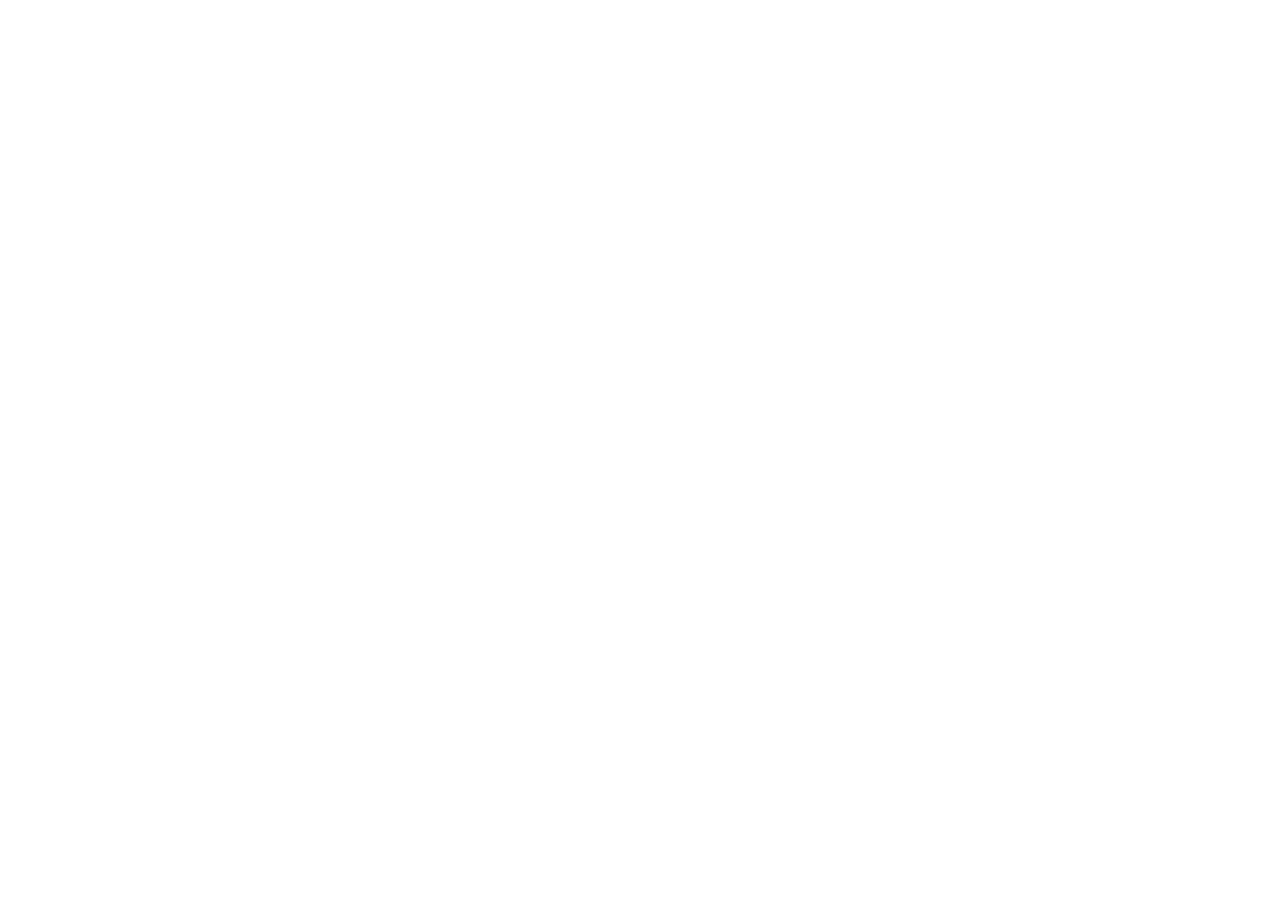
==== commit af2a2e61: "Move the documentation to lc-development.com/docs docs/index.html now redirects there, and the READM" ====
--- a/docs/index.html
+++ b/docs/index.html
@@ -2,1860 +2,12 @@
 <html lang="en">
 <head>
 <meta charset="UTF-8">
-<meta name="viewport" content="width=device-width, initial-scale=1.0">
-<title>LC Hack - LC Development</title>
-<link rel="stylesheet" href="https://cdnjs.cloudflare.com/ajax/libs/font-awesome/6.5.1/css/all.min.css">
-<style>
-:root {
-    --bg: #ffffff; --bg-soft: #f7f7f8; --bg-card: #fafafa; --bg-code: #f6f6f7; --border: #e6e6e9;
-    --text: #0f0f12; --text-soft: #4a4a55; --text-muted: #8a8a96;
-    --primary: #2563eb; --primary-soft: rgba(37, 99, 235, .1);
-    --tk: #c2255c; --ts: #2b8a3e; --tc: #868e96; --tn: #d9480f; --tf: #1c7ed6;
-}
-:root[data-theme="dark"] {
-    --bg: #0a0a0b; --bg-soft: #141416; --bg-card: #111113; --bg-code: #121214; --border: #232327;
-    --text: #ededf0; --text-soft: #b4b4bd; --text-muted: #77777f;
-    --primary: #5b9cff; --primary-soft: rgba(91, 156, 255, .12);
-    --tk: #ff7ab2; --ts: #8ce99a; --tc: #6c6c75; --tn: #ffa94d; --tf: #74c0fc;
-}
-* { box-sizing: border-box; }
-html { scroll-padding-top: 80px; }
-body { margin: 0; background: var(--bg); color: var(--text); font: 15px/1.75 Inter, system-ui, -apple-system, 'Segoe UI', sans-serif; -webkit-font-smoothing: antialiased; }
-a { color: var(--primary); text-decoration: none; }
-a:hover { text-decoration: underline; }
-button { font: inherit; cursor: pointer; }
-
-/* ---------- Navbar ---------- */
-.navbar { position: sticky; top: 0; z-index: 30; height: 60px; display: flex; align-items: center; gap: 8px; padding: 0 20px; background: color-mix(in srgb, var(--bg) 80%, transparent); backdrop-filter: blur(12px); border-bottom: 1px solid var(--border); }
-.brand { display: flex; align-items: center; gap: 10px; font-weight: 700; font-size: 16px; color: var(--text); margin-right: auto; }
-.brand:hover { text-decoration: none; }
-.brand i { color: var(--primary); font-size: 18px; }
-.search-btn { display: flex; align-items: center; gap: 10px; width: 240px; height: 36px; padding: 0 10px; border-radius: 8px; border: 1px solid var(--border); background: var(--bg-soft); color: var(--text-muted); font-size: 14px; }
-.search-btn:hover { color: var(--text); }
-.search-btn kbd { margin-left: auto; font: 11px/18px ui-monospace, monospace; padding: 0 6px; border: 1px solid var(--border); border-radius: 4px; background: var(--bg); }
-.nav-text { padding: 6px 10px; font-size: 14px; color: var(--text-soft); }
-.nav-text:hover { color: var(--text); text-decoration: none; }
-.nav-text.active { color: var(--primary); font-weight: 500; }
-.icon-btn { width: 36px; height: 36px; display: grid; place-items: center; border-radius: 8px; border: none; background: none; color: var(--text-soft); font-size: 16px; }
-.icon-btn:hover { background: var(--bg-soft); color: var(--text); text-decoration: none; }
-.menu-btn { display: none; }
-
-/* ---------- Layout ---------- */
-.layout { display: flex; max-width: 1400px; margin: 0 auto; }
-.sidebar { position: sticky; top: 60px; height: calc(100vh - 60px); width: 268px; flex: none; overflow-y: auto; padding: 20px 14px 40px; border-right: 1px solid var(--border); font-size: 14px; }
-.side-link { display: flex; align-items: center; gap: 8px; padding: 6px 10px; border-radius: 6px; color: var(--text-soft); }
-.side-link:hover { background: var(--bg-soft); color: var(--text); text-decoration: none; }
-.side-link.active { background: var(--primary-soft); color: var(--primary); font-weight: 500; }
-.side-root { font-weight: 600; color: var(--text); }
-.side-root i { width: 16px; text-align: center; color: var(--text-muted); }
-.side-folder { display: flex; align-items: center; justify-content: space-between; width: 100%; padding: 6px 10px; border: none; border-radius: 6px; background: none; color: var(--text-soft); text-align: left; }
-.side-folder:hover { background: var(--bg-soft); color: var(--text); }
-.side-folder i { font-size: 11px; transition: transform .15s; }
-.side-folder.closed i { transform: rotate(-90deg); }
-.side-children { margin: 2px 0 6px 14px; padding-left: 10px; border-left: 1px solid var(--border); }
-.side-folder.closed + .side-children { display: none; }
-.side-sep { height: 1px; margin: 10px 10px; background: var(--border); }
-
-main { flex: 1; min-width: 0; padding: 36px 56px 72px; }
-.toc { position: sticky; top: 60px; height: calc(100vh - 60px); width: 240px; flex: none; overflow-y: auto; padding: 36px 20px; font-size: 13px; }
-.toc-title { display: flex; align-items: center; gap: 8px; font-weight: 600; margin-bottom: 10px; color: var(--text); }
-.toc-title i { color: var(--text-muted); }
-.toc a { display: block; padding: 4px 0 4px 12px; color: var(--text-muted); border-left: 1px solid var(--border); }
-.toc a.h3 { padding-left: 24px; }
-.toc a.active { color: var(--primary); border-left-color: var(--primary); }
-.toc a:hover { color: var(--text); text-decoration: none; }
-.toc .step { display: inline-grid; place-items: center; width: 16px; height: 16px; margin-right: 6px; border-radius: 50%; background: var(--bg-soft); border: 1px solid var(--border); font-size: 10px; }
-
-/* ---------- Page ---------- */
-article { max-width: 780px; }
-.crumb { display: flex; align-items: center; gap: 8px; font-size: 14px; color: var(--text-muted); margin-bottom: 6px; }
-.crumb i { font-size: 10px; }
-article h1 { font-size: 34px; line-height: 1.2; letter-spacing: -.02em; margin: 0 0 6px; }
-.updated { font-size: 13px; color: var(--text-muted); margin-bottom: 24px; }
-article h2 { font-size: 24px; letter-spacing: -.01em; margin: 44px 0 12px; padding-bottom: 8px; border-bottom: 1px solid var(--border); scroll-margin-top: 80px; }
-article h3 { font-size: 18px; margin: 30px 0 8px; scroll-margin-top: 80px; }
-article h2, article h3 { position: relative; }
-.anchor { margin-left: 8px; font-size: .7em; opacity: 0; color: var(--text-muted); }
-h2:hover .anchor, h3:hover .anchor { opacity: 1; }
-article p, article li { color: var(--text-soft); }
-article strong { color: var(--text); }
-article ul, article ol { padding-left: 22px; }
-article li { margin: 4px 0; }
-article li > ul { margin: 2px 0; }
-:not(pre) > code { font: 13px ui-monospace, SFMono-Regular, Consolas, monospace; padding: 2px 6px; border-radius: 5px; background: var(--bg-code); border: 1px solid var(--border); color: var(--text); }
-.buttons { display: flex; gap: 10px; margin: 0 0 20px; }
-.button { display: inline-flex; align-items: center; gap: 8px; padding: 7px 14px; border-radius: 8px; border: 1px solid var(--border); background: var(--bg-card); color: var(--text); font-size: 14px; font-weight: 500; }
-.button:hover { background: var(--bg-soft); text-decoration: none; }
-
-/* Steps (numbered H3s), like the ox installation pages */
-.steps { counter-reset: step; margin-left: 14px; padding-left: 26px; border-left: 1px solid var(--border); }
-.steps h3 { counter-increment: step; }
-.steps h3::before { content: counter(step); position: absolute; left: -41px; top: 0; width: 30px; height: 30px; display: grid; place-items: center; border-radius: 50%; background: var(--bg-soft); border: 1px solid var(--border); font-size: 14px; color: var(--text); }
-
-.table { overflow-x: auto; margin: 18px 0; }
-.shot { display: block; width: 100%; margin: 18px 0; border-radius: 10px; border: 1px solid var(--border); }
-.gallery { display: grid; grid-template-columns: repeat(2, minmax(0, 1fr)); gap: 16px; margin: 18px 0; }
-.gallery figure { margin: 0; }
-.gallery img { display: block; width: 100%; border-radius: 8px; border: 1px solid var(--border); }
-.gallery figcaption { margin-top: 6px; font-size: 13px; color: var(--text-muted); }
-@media (max-width: 700px) { .gallery { grid-template-columns: 1fr; } }
-.callout { display: flex; gap: 12px; margin: 18px 0; padding: 12px 16px; border-radius: 8px; border: 1px solid var(--border); background: var(--bg-soft); }
-.callout > i { margin-top: 6px; color: var(--primary); }
-.callout p { margin: 0; }
-.callout.warning { border-color: rgba(234, 179, 8, .45); background: rgba(234, 179, 8, .08); }
-.callout.warning > i { color: #eab308; }
-table { border-collapse: collapse; width: 100%; font-size: 14px; }
-th { text-align: left; font-weight: 600; color: var(--text); background: var(--bg-soft); }
-th, td { padding: 8px 12px; border: 1px solid var(--border); vertical-align: top; color: var(--text-soft); }
-
-.code { position: relative; margin: 16px 0; border: 1px solid var(--border); border-radius: 10px; background: var(--bg-code); }
-.code pre { margin: 0; padding: 14px 16px; overflow-x: auto; font: 13px/1.65 ui-monospace, SFMono-Regular, Consolas, monospace; color: var(--text); }
-.copy { position: absolute; top: 8px; right: 8px; width: 30px; height: 30px; display: grid; place-items: center; border-radius: 6px; border: 1px solid var(--border); background: var(--bg); color: var(--text-muted); opacity: 0; transition: opacity .15s; }
-.code:hover .copy { opacity: 1; }
-.copy:hover { color: var(--text); }
-.tk { color: var(--tk); } .ts { color: var(--ts); } .tc { color: var(--tc); font-style: italic; } .tn { color: var(--tn); } .tf { color: var(--tf); }
-
-/* Page footer: edit link + previous / next cards */
-.page-footer { max-width: 780px; margin-top: 56px; }
-.edit { display: inline-flex; align-items: center; gap: 8px; font-size: 14px; color: var(--text-muted); }
-.edit:hover { color: var(--text); text-decoration: none; }
-.pager { display: grid; grid-template-columns: 1fr 1fr; gap: 14px; margin-top: 20px; }
-.card { display: block; padding: 14px 16px; border: 1px solid var(--border); border-radius: 10px; background: var(--bg-card); color: var(--text); font-weight: 500; }
-.card:hover { background: var(--bg-soft); text-decoration: none; }
-.card small { display: flex; align-items: center; gap: 6px; font-size: 13px; font-weight: 400; color: var(--text-muted); margin-bottom: 2px; }
-.card.next { text-align: right; grid-column: 2; }
-.card.next small { justify-content: flex-end; }
-footer { border-top: 1px solid var(--border); padding: 24px; text-align: center; font-size: 13px; color: var(--text-muted); }
-
-/* ---------- Search dialog ---------- */
-.search-overlay { position: fixed; inset: 0; z-index: 50; display: none; align-items: flex-start; justify-content: center; padding-top: 12vh; background: rgba(0, 0, 0, .45); backdrop-filter: blur(2px); }
-.search-overlay.open { display: flex; }
-.search-box { width: min(620px, 92vw); border: 1px solid var(--border); border-radius: 12px; background: var(--bg); box-shadow: 0 20px 50px rgba(0, 0, 0, .35); overflow: hidden; }
-.search-input { display: flex; align-items: center; gap: 10px; padding: 0 14px; border-bottom: 1px solid var(--border); color: var(--text-muted); }
-.search-input input { flex: 1; height: 50px; border: none; outline: none; background: none; color: var(--text); font: inherit; font-size: 15px; }
-.results { max-height: 52vh; overflow-y: auto; padding: 6px; }
-.result { display: flex; align-items: center; gap: 12px; padding: 9px 12px; border-radius: 8px; color: var(--text); font-size: 14px; }
-.result i { color: var(--text-muted); width: 16px; text-align: center; }
-.result small { display: block; color: var(--text-muted); font-size: 12px; }
-.result.active, .result:hover { background: var(--primary-soft); text-decoration: none; }
-.result-empty { padding: 18px; text-align: center; color: var(--text-muted); font-size: 14px; }
-
-@media (max-width: 1200px) { .toc { display: none; } }
-@media (max-width: 880px) {
-    .menu-btn { display: grid; }
-    .nav-text { display: none; }
-    .search-btn { width: 40px; justify-content: center; }
-    .search-btn span, .search-btn kbd { display: none; }
-    .sidebar { position: fixed; left: 0; top: 60px; z-index: 25; background: var(--bg); transform: translateX(-100%); transition: transform .2s; }
-    .sidebar.open { transform: none; }
-    main { padding: 24px 18px 60px; }
-}
-</style>
+<title>LC Hack documentation</title>
+<!-- The documentation lives on lc-development.com, together with the other scripts -->
+<meta http-equiv="refresh" content="0; url=https://lc-development.com/docs/#/lc_hack">
+<link rel="canonical" href="https://lc-development.com/docs/#/lc_hack">
 </head>
 <body>
-
-<header class="navbar">
-    <button class="icon-btn menu-btn" id="menu" type="button" aria-label="Menu"><i class="fa-solid fa-bars"></i></button>
-    <a class="brand" href="#/lc_hack"><i class="fa-solid fa-terminal"></i>LC Development</a>
-    <button class="search-btn" id="search-open" type="button"><i class="fa-solid fa-magnifying-glass"></i><span>Search</span><kbd>Ctrl K</kbd></button>
-    <a class="nav-text active" href="#/lc_hack">Documentation</a>
-    <a class="nav-text" href="https://github.com/LAURIDS0/lc_hack/issues" target="_blank" rel="noopener">Issues</a>
-    <a class="icon-btn" href="https://github.com/LAURIDS0/lc_hack" target="_blank" rel="noopener" aria-label="GitHub"><i class="fa-brands fa-github"></i></a>
-    <button class="icon-btn" id="theme" type="button" aria-label="Toggle theme"><i class="fa-solid fa-moon"></i></button>
-</header>
-
-<div class="layout">
-    <nav class="sidebar" id="sidebar">
-        <a class="side-link side-root" href="#/lc_hack" data-page="lc_hack"><i class="fa-solid fa-terminal"></i>LC Hack</a>
-        <div class="side-sep"></div>
-        <a class="side-link" href="#/issues" data-page="issues">Common Issues</a>
-        <a class="side-link" href="#/config" data-page="config">Config</a>
-        <a class="side-link" href="#/hackconfig" data-page="hackconfig">HackConfig</a>
-        <button class="side-folder" type="button">Functions <i class="fa-solid fa-chevron-down"></i></button>
-        <div class="side-children">
-            <a class="side-link" href="#/functions/client" data-page="functions/client">Client</a>
-            <a class="side-link" href="#/functions/server" data-page="functions/server">Server</a>
-        </div>
-        <a class="side-link" href="#/events" data-page="events">Events</a>
-        <button class="side-folder" type="button">Guides <i class="fa-solid fa-chevron-down"></i></button>
-        <div class="side-children">
-            <a class="side-link" href="#/guides/hack" data-page="guides/hack">Creating a Hack</a>
-            <a class="side-link" href="#/guides/website" data-page="guides/website">Creating a Website</a>
-            <a class="side-link" href="#/guides/hacktype" data-page="guides/hacktype">Creating a Hack Type</a>
-            <a class="side-link" href="#/guides/examples" data-page="guides/examples">Examples</a>
-            <a class="side-link" href="#/guides/networking" data-page="guides/networking">Networking</a>
-            <a class="side-link" href="#/guides/desktops" data-page="guides/desktops">Desktops</a>
-            <a class="side-link" href="#/guides/screens" data-page="guides/screens">Screens</a>
-            <a class="side-link" href="#/guides/commands" data-page="guides/commands">Commands</a>
-            <a class="side-link" href="#/guides/development" data-page="guides/development">Development</a>
-        </div>
-    </nav>
-
-    <main>
-<!-- =====================================================================
-     LC Hack (overview)
-     ===================================================================== -->
-<article data-page="lc_hack" data-crumb="" hidden>
-<h1>LC Hack</h1>
-<div class="buttons">
-    <a class="button" href="https://github.com/LAURIDS0/lc_hack" target="_blank" rel="noopener"><i class="fa-brands fa-github"></i>Repository</a>
-    <a class="button" href="https://github.com/LAURIDS0/lc_hack/releases/latest" target="_blank" rel="noopener"><i class="fa-solid fa-download"></i>Download</a>
-</div>
-<p>A hacking minigame built around a fake Linux terminal and desktops. Players read files, scan networks, hop between machines with <code>ssh</code> and <code>rdp</code> and get past firewalls until they have root access on the target machine. Passwords never leave the server.</p>
-<img class="shot" src="images/desktop-macos.png" alt="The macOS desktop with Finder, Preview and Terminal open" loading="lazy">
-
-<h2>Installation</h2>
-<div class="steps">
-<h3>Install all resource dependencies</h3>
-<ul>
-    <li><a href="https://github.com/overextended/ox_lib" target="_blank" rel="noopener">ox_lib</a></li>
-    <li><a href="https://github.com/overextended/ox_target" target="_blank" rel="noopener">ox_target</a> (optional, terminals use ox_lib points with <code>[E]</code> without it)</li>
-    <li>OneSync, the server checks the player's position when a terminal is used.</li>
-</ul>
-
-<h3>Download a release or clone the source code</h3>
-<ul>
-    <li>Download the <a href="https://github.com/LAURIDS0/lc_hack/releases/latest" target="_blank" rel="noopener">latest release</a>.</li>
-    <li>Or clone the repository: <code>git clone https://github.com/LAURIDS0/lc_hack.git</code></li>
-</ul>
-
-<h3>Start the resource</h3>
-<p>Start lc_hack after its dependencies in your <code>server.cfg</code>.</p>
-<pre data-lang="cfg">ensure ox_lib
-ensure ox_target
-ensure lc_hack</pre>
-
-<h3>Try it</h3>
-<p>Two test commands are included in <code>server/commands.lua</code>. Both require the <code>group.admin</code> ace.</p>
-<ul>
-    <li><code>/hack</code> opens the example network on yourself.</li>
-    <li><code>/hackterminal</code> creates a test terminal at your position.</li>
-</ul>
-<p>The example is solved by reading <code>/var/mail/alex</code>, running <code>ssh backup@10.0.0.12</code>, reading <code>/opt/backup.sh</code>, running <code>ssh dbadmin@db-server</code>, reading <code>~/.mysql_history</code> and finally <code>su</code>.</p>
-</div>
-
-<h2>Usage</h2>
-<p>lc_hack is used from your own resources through exports. Add it as a dependency, so it always starts first.</p>
-<pre data-lang="lua">dependencies {
-    'ox_lib',
-    'lc_hack',
-}</pre>
-<p>Then create a terminal in the world, or start a hack directly on a player. Both take a <a href="#/hackconfig">HackConfig</a> describing the machines.</p>
-<pre data-lang="lua">-- A terminal players use with ox_target
-exports.lc_hack:createTerminal({
-    name = 'office_pc',
-    coords = vec3(-1062.1, -246.0, 44.3),
-    config = config,
-    onSuccess = function(source)
-        -- the player got root on the target
-    end,
-})
-
--- Or a hack started from your own code, e.g. an item
-exports.lc_hack:startHack(source, config, function(success) end)</pre>
-<p>See <a href="#/guides/examples">Examples</a> for complete setups.</p>
-
-<h2>Next steps</h2>
-<ul>
-    <li><a href="#/guides/hack">Creating a Hack</a>: build your first hack step by step and test it in the browser.</li>
-    <li><a href="#/hackconfig">HackConfig</a>: every field a hack can have.</li>
-    <li><a href="#/functions/server">Server functions</a>: terminals, hacks and minigames.</li>
-    <li><a href="#/config">Config</a>: servers that are always on, DNS and websites.</li>
-    <li><a href="#/guides/hacktype">Creating a Hack Type</a>: your own kind of hack in a separate resource, like <a href="https://github.com/LAURIDS0/lc_phonehack" target="_blank" rel="noopener">lc_phonehack</a>.</li>
-</ul>
-
-<h2>How it works</h2>
-<ul>
-    <li>Configs live on the server. The client receives a copy without <code>password</code> and <code>rootPassword</code>.</li>
-    <li>Every password attempt (<code>ssh</code>, <code>rdp</code>, <code>su</code>, <code>sudo</code>) is checked by the server, which also counts attempts.</li>
-    <li>The server decides when the player wins (root on the <code>target</code>) and calls your callbacks.</li>
-    <li>Closing a terminal pauses the hack. It is kept until the player walks away (<code>keepDistance</code>).</li>
-    <li>File contents are sent to the client so the player can read them. A cheater could read them directly, but still has to send the correct root password to the server to win.</li>
-</ul>
-</article>
-
-<!-- =====================================================================
-     Common Issues
-     ===================================================================== -->
-<article data-page="issues" data-crumb="LC Hack" hidden>
-<h1>Common Issues</h1>
-<p>Problems that come up when setting up terminals and networks, and how to solve them.</p>
-
-<h2>The screen is mirrored or faces the wrong way</h2>
-<p><code>heading</code> is the heading of a player <strong>standing in front of the screen and looking at it</strong>, not the direction the screen faces. Stand in front of the spot, look at it and use your own heading. If the screen faces away, add <code>180.0</code>.</p>
-
-<h2>The screen is blank or has no icons</h2>
-<ul>
-    <li>Screens are DUIs created with <code>lib.dui</code>. Make sure <a href="https://github.com/overextended/ox_lib" target="_blank" rel="noopener">ox_lib</a> is up to date.</li>
-    <li>Icons and fonts are loaded from cdnjs, so the client needs internet access.</li>
-    <li>DUIs are only created within the screen's <code>distance</code> (default <code>15.0</code>).</li>
-</ul>
-
-<h2>The ox_target option doesn't show</h2>
-<ul>
-    <li>The zone is a sphere around <code>coords</code> with <code>radius</code>. On a screen without <code>coords</code>, it sits on the screen and the radius is half the screen's width.</li>
-    <li>The option is shown within <code>radius + 2.5</code> meters. The server accepts the player within <code>radius + 3</code> meters.</li>
-    <li>Without ox_target, terminals use ox_lib points with <code>[E]</code> instead.</li>
-</ul>
-
-<h2>Terminals disappear when lc_hack restarts</h2>
-<p>Terminals live in lc_hack, so a restart removes them. Create them again when lc_hack starts.</p>
-<pre data-lang="lua">local function createTerminals()
-    exports.lc_hack:createTerminal({ ... })
-end
-
-CreateThread(createTerminals)
-
-AddEventHandler('onResourceStart', function(resource)
-    if resource == 'lc_hack' then createTerminals() end
-end)</pre>
-<p>The same goes for minigames registered with <code>registerGame</code>.</p>
-
-<h2>ssh or ping can't reach a machine</h2>
-<ul>
-    <li>Both machines need an IP on the same /24 network. A machine on another network is only reachable from a machine with an IP on both.</li>
-    <li>Names like <code>db-server</code> only work when they are in <code>/etc/hosts</code> on the machine the player is on.</li>
-    <li><code>ssh</code> needs port <code>22</code> in <code>ports</code>, and the firewall must allow the player's IP or open the port.</li>
-    <li><code>ssh</code> only works with the machine's <code>user</code>. Other usernames, including <code>root</code>, are always refused.</li>
-</ul>
-
-<h2>rdp says Connection refused</h2>
-<p>The machine needs a <code>desktop</code>, and port <code>5900</code> in <code>ports</code>. Machines without <code>ports</code> get the right port automatically.</p>
-
-<h2>startHack or startGame returns false</h2>
-<p>A player can only have one hack or minigame open at a time. Check with <code>isHacking</code> and <code>isPlaying</code>.</p>
-
-<h2>onFail is called although the player only closed the terminal</h2>
-<p>A closed terminal is kept until the player is further away than <code>keepDistance</code> (default <code>10.0</code>). Increase it if players need to walk further between computers.</p>
-
-<h2>A website shows 404 or has no styling</h2>
-<ul>
-    <li>Only files that <code>index.html</code> links to (directly or through other pages) are loaded. Check the server console for <code>website ... not found</code> warnings.</li>
-    <li>Restart lc_hack after changing <code>websites/</code> or <code>config.lua</code>.</li>
-    <li>Stylesheets and images from other sites are never loaded. Put them in the website folder.</li>
-</ul>
-
-<h2>A name like northbank.com can't be found</h2>
-<ul>
-    <li>Add the name to <code>dns</code> in <a href="#/config">config.lua</a>. <code>www.</code> names need their own entry.</li>
-    <li>A machine's own <code>/etc/hosts</code> is checked first and can point the name somewhere else.</li>
-</ul>
-
-<h2>Players can't save files on a server</h2>
-<ul>
-    <li>The player has to log in to the server in that hack (<code>ssh</code>) with the right password.</li>
-    <li>The server's user can only write in its home, <code>/tmp</code> and <code>/var/www/html</code>. Root writes everywhere.</li>
-</ul>
-
-<h2>Websites players built are gone</h2>
-<p>They are saved in <code>serverdata.json</code> in the resource folder, which is deleted when the folder is replaced on an update. See <a href="#/config/saved-changes">Saved changes</a>.</p>
-
-<h2>The browser test mode shows nothing</h2>
-<ul>
-    <li>Run the web server in the lc_hack folder (or your resources folder) and open <code>/web/</code>, not the <code>web</code> folder itself: the test mode reads <code>config.lua</code> and <code>server/commands.lua</code>.</li>
-    <li>The browser console says which file it couldn't find.</li>
-</ul>
-</article>
-
-<!-- =====================================================================
-     Config
-     ===================================================================== -->
-<article data-page="config" data-crumb="LC Hack" hidden>
-<h1>Config</h1>
-<p>Resource configuration is handled in <code>config.lua</code> in the resource folder. It is only loaded on the server, so passwords in it never reach players. Restart the resource after changing it.</p>
-<p>Everything in it is optional. Hacks themselves are not configured here: they are created from your own resources with <a href="#/functions/server">exports</a> and a <a href="#/hackconfig">HackConfig</a>.</p>
-
-<pre data-lang="lua">return {
-    -- Servers that are always on: part of every hack, reachable from every machine
-    servers = {
-        {
-            ip = '82.103.40.12',
-            host = 'northbank-web',
-            user = 'webadmin',
-            password = 'N0rth!Web',
-            rootPassword = 'Vault-2049',
-            website = 'websites/northbank',
-            firewall = { open = { 22, 80, 443 }, ping = true },
-        },
-    },
-
-    -- Names players can use instead of IPs
-    dns = {
-        ['northbank.com'] = '82.103.40.12',
-        ['www.northbank.com'] = '82.103.40.12',
-    },
-}</pre>
-
-<h2>servers</h2>
-<p>Servers that are always on. They are added to every hack, and every machine can reach them, like the internet, unless their own firewall blocks it. Players can <code>ssh</code> into them, and what they change on them is saved for everyone.</p>
-<ul>
-    <li>servers?: <code>table[]</code>
-        <ul><li>Each server takes the same fields as a <a href="#/hackconfig/machine">machine</a>, plus:</li></ul>
-        <ul>
-            <li>website?: <code>string</code> or <code>true</code>
-                <ul><li>A folder in the resource with a static website, see <a href="#/guides/website">Creating a Website</a>. <code>true</code> gives an empty website to build in game.</li></ul></li>
-        </ul></li>
-</ul>
-<ul>
-    <li>The <code>ip</code> must be unique across the servers and the machines in your hacks.</li>
-    <li>A server with a <code>website</code> and no <code>ports</code> gets <code>{ 22, 80, 443 }</code>. Without a firewall, every port is open to everyone.</li>
-    <li>A server can be the <code>target</code> of a hack.</li>
-</ul>
-
-<h2>dns</h2>
-<p>Names and the IP they point to. Used by the browser, <code>curl</code>, <code>ping</code>, <code>ssh</code> and every other command on every machine.</p>
-<ul>
-    <li>dns?: <code>table&lt;string, string&gt;</code>
-        <ul><li><code>[name] = ip</code>. Names are not case sensitive.</li></ul></li>
-</ul>
-<p>A machine's own <code>/etc/hosts</code> is checked first, like on Linux. Add <code>www.</code> names separately if you want them to work.</p>
-
-<h2>Saved changes</h2>
-<p>What players change on the servers is saved in <code>serverdata.json</code> in the resource folder, kept apart from <code>config.lua</code> and <code>websites/</code>.</p>
-<div class="callout warning"><i class="fa-solid fa-triangle-exclamation"></i><div><p>Replacing the resource folder on an update deletes <code>serverdata.json</code>. Keep a copy if players have built websites you want to keep. Delete it to reset every server.</p></div></div>
-
-<h2>Test commands</h2>
-<p><code>/hack</code> and <code>/hackterminal</code> in <code>server/commands.lua</code> need the <code>group.admin</code> ace. Remove the file from <code>server/main.lua</code> to disable them, or change <code>restricted</code>.</p>
-</article>
-
-<!-- =====================================================================
-     HackConfig
-     ===================================================================== -->
-<article data-page="hackconfig" data-crumb="LC Hack" hidden>
-<h1>HackConfig</h1>
-<p>A hack is described by a single table. The top-level fields describe <strong>the player's own machine</strong> plus a few game settings, and every machine in <code>network</code> uses the same <a href="#/hackconfig/machine">machine fields</a>.</p>
-
-<h2>Game</h2>
-<p>Only used at the top level.</p>
-<ul>
-    <li>target?: <code>string</code> or <code>false</code>
-        <ul><li>IP of the machine the player needs root access on. Defaults to the player's own machine. <code>false</code> = no target: the hack stays open until the player closes it.</li></ul></li>
-    <li>attempts?: <code>number</code>
-        <ul><li>Wrong passwords allowed in total across <code>ssh</code>, <code>rdp</code>, <code>su</code> and <code>sudo</code>. Defaults to <code>3</code>.</li></ul></li>
-    <li>network?: <code>HackMachine[]</code>
-        <ul><li>The other machines. Machines without an <code>ip</code> are ignored.</li></ul></li>
-    <li>commands?: <code>table&lt;string, function(source: number, args: string[])&gt;</code>
-        <ul><li>Your own terminal commands. They run on the server and return the lines to print (<code>string[]</code>, a <code>string</code> or <code>nil</code>). See <a href="#/guides/hacktype">Creating a Hack Type</a>.</li></ul></li>
-</ul>
-<pre data-lang="lua">commands = {
-    whoowns = function(source, args)
-        return ('%s belongs to Maria Holt'):format(args[1] or '?')
-    end,
-},</pre>
-
-<h2>Machine</h2>
-<p>Used at the top level and in every entry of <code>network</code>.</p>
-<ul>
-    <li>ip?: <code>string</code> or <code>string[]</code>
-        <ul><li>The machine's IPs. More than one IP puts the machine on several networks. Defaults to <code>'10.0.0.20'</code> for the player's own machine.</li></ul></li>
-    <li>host?: <code>string</code>
-        <ul><li>Hostname shown in the prompt, <code>hostname</code> and <code>nmap</code>. Defaults to <code>'pc'</code>.</li></ul></li>
-    <li>user?: <code>string</code>
-        <ul><li>The user the player logs in as. The home directory is <code>/home/&lt;user&gt;</code>. Defaults to <code>'user'</code>.</li></ul></li>
-    <li>password?: <code>string</code>
-        <ul><li>The user's password for <code>ssh</code> and <code>rdp</code>. Without it, no password is asked for.</li></ul></li>
-    <li>rootPassword?: <code>string</code>
-        <ul><li>Root password for <code>su</code> and <code>sudo</code>. Without it, the player becomes root without a password.</li></ul></li>
-    <li>desktop?: <code>'ubuntu'</code> or <code>'kali'</code> or <code>'chromeos'</code> or <code>'mint'</code> or <code>'fedora'</code> or <code>'macos'</code> or <code>'random'</code>
-        <ul><li>Graphical desktop, see <a href="#/guides/desktops">Desktops</a>. CLI only without it.</li></ul></li>
-    <li>ports?: <code>number[]</code>
-        <ul><li>Services the machine runs, e.g. <code>22</code> (ssh), <code>80</code> (http), <code>3306</code> (mysql), <code>5900</code> (remote desktop). Defaults to <code>{ 22 }</code>, plus the remote desktop port when the machine has a <code>desktop</code>.</li></ul></li>
-    <li>firewall?: <code>table</code>
-        <ul><li>See <a href="#/hackconfig/firewall">Firewall</a>. No firewall without it.</li></ul></li>
-    <li>processes?: <code>string[]</code>
-        <ul><li>Extra processes shown in <code>ps aux</code>, running as root.</li></ul></li>
-    <li>files?: <code>table&lt;string, string&gt;</code>
-        <ul><li>Your own files as <code>[path] = content</code>, see <a href="#/hackconfig/files">Files</a>.</li></ul></li>
-    <li>locked?: <code>string[]</code>
-        <ul><li>Extra paths only root can read, e.g. <code>{ '~/secret.txt' }</code>.</li></ul></li>
-    <li>onRoot?: <code>function(source: number, machine: HackMachine)</code>
-        <ul><li>Called on the server when the player gets root on this machine with the right password. Use it for rewards on machines that aren't the <code>target</code>.</li></ul></li>
-</ul>
-
-<h2>Firewall</h2>
-<ul>
-    <li>allow?: <code>string[]</code>
-        <ul><li>IPs that may do anything.</li></ul></li>
-    <li>open?: <code>number[]</code>
-        <ul><li>Ports anyone may use.</li></ul></li>
-    <li>ping?: <code>boolean</code>
-        <ul><li>Answer ping from anyone. Defaults to <code>false</code>.</li></ul></li>
-</ul>
-<p><code>firewall = {}</code> blocks everything from the outside. See <a href="#/guides/networking/firewall">Networking</a> for how traffic is checked.</p>
-
-<h2>Files</h2>
-<p>Every machine gets around 90 default Linux files, built with its own <code>user</code>, <code>host</code> and IPs. Your <code>files</code> are added on top.</p>
-<ul>
-    <li><code>~</code> is the machine's home directory. Absolute paths work too.</li>
-    <li>Directories are created automatically.</li>
-    <li>Files starting with <code>.</code> are hidden and only shown with <code>ls -a</code>.</li>
-    <li>Using the same path as a default file replaces it, e.g. <code>/etc/hosts</code> or <code>/opt/backup.sh</code>.</li>
-    <li>Contents are plain text. Use <code>\n</code> for new lines.</li>
-    <li>Files in <code>/var/www/html</code> are the machine's website when it has port <code>80</code>: <code>curl</code> and the browser app show them. See <a href="#/guides/website">Creating a Website</a>.</li>
-    <li>Image files (<code>.png</code>, <code>.jpg</code>, <code>.svg</code>, ...) are shown in the image viewer, see <a href="#/guides/desktops/images">Images</a>.</li>
-</ul>
-<p>By default only root can read <code>/root</code>, <code>/etc/shadow</code>, <code>/etc/sudoers</code>, <code>/var/backups/shadow.bak</code> and <code>~/.ssh/id_rsa</code>.</p>
-<p>The default files contain fake passwords to mislead players. <strong>Do not</strong> use these as real passwords:</p>
-<div class="table"><table>
-<thead><tr><th>Fake password</th><th>Found in</th></tr></thead>
-<tbody>
-<tr><td><code>toor</code></td><td><code>~/.bash_history</code></td></tr>
-<tr><td><code>Pa$$w0rd!</code></td><td><code>/var/www/html/config.php</code></td></tr>
-<tr><td><code>changeme</code></td><td><code>/opt/backup.sh</code></td></tr>
-<tr><td><code>summer2019</code>, <code>Football123</code>, <code>12345678</code></td><td><code>~/Documents/old_passwords.txt</code></td></tr>
-</tbody></table></div>
-
-<p><strong>Example</strong></p>
-<pre data-lang="lua">local config = {
-    -- The player's own machine
-    ip = '10.0.0.20',
-    host = 'workstation',
-    user = 'alex',
-    desktop = 'ubuntu',
-    files = {
-        ['/var/mail/alex'] = 'User: backup\nPassword: Secure2026',
-    },
-
-    -- Game
-    target = '192.168.1.5',
-    attempts = 5,
-
-    -- Other machines
-    network = {
-        {
-            ip = { '10.0.0.12', '192.168.1.10' },
-            host = 'backup-srv',
-            user = 'backup',
-            password = 'Secure2026',
-        },
-        {
-            ip = '192.168.1.5',
-            host = 'db-server',
-            user = 'dbadmin',
-            password = 'Tr0ll3y!',
-            rootPassword = 'Fjord#88',
-            ports = { 22, 3306 },
-            firewall = { allow = { '192.168.1.10' } },
-        },
-    },
-}</pre>
-</article>
-
-<!-- =====================================================================
-     Functions / Client
-     ===================================================================== -->
-<article data-page="functions/client" data-crumb="LC Hack / Functions" hidden>
-<h1>Client</h1>
-<p>Hacks are always started by the server, see <a href="#/functions/server">Server</a>. The client can only check and close the terminal.</p>
-
-<h2>isOpen</h2>
-<p>Checks if the hack terminal is open.</p>
-<pre data-lang="lua">exports.lc_hack:isOpen()</pre>
-<p>Return:</p>
-<ul><li><code>boolean</code> - Returns <code>true</code> if the terminal is open, otherwise <code>false</code>.</li></ul>
-<p><strong>Example</strong></p>
-<pre data-lang="lua">if exports.lc_hack:isOpen() then return end</pre>
-
-<h2>close</h2>
-<p>Closes the terminal, like pressing <code>Escape</code>. A hack from a terminal is paused, a hack from <code>startHack</code> counts as a failure.</p>
-<pre data-lang="lua">exports.lc_hack:close()</pre>
-</article>
-
-<!-- =====================================================================
-     Functions / Server
-     ===================================================================== -->
-<article data-page="functions/server" data-crumb="LC Hack / Functions" hidden>
-<h1>Server</h1>
-<p>All server exports take a <a href="#/hackconfig">HackConfig</a>. They throw an error on invalid types, e.g. <code>expected data.coords to have type 'vector3' (received nil)</code>.</p>
-
-<h2>createTerminal</h2>
-<p>Creates a new hack terminal in the world. With ox_target it becomes a sphere zone, otherwise an ox_lib point with <code>[E]</code>.</p>
-<pre data-lang="lua">exports.lc_hack:createTerminal(data)</pre>
-<ul>
-    <li>data: <code>table</code>
-        <ul>
-            <li>coords?: <code>vector3</code>
-                <ul><li>Where the terminal is. Can be left out when <code>screen</code> is set: the terminal and its target zone are then placed on the screen.</li></ul></li>
-            <li>config: <code>HackConfig</code></li>
-            <li>name?: <code>string</code>
-                <ul><li>An optional name to refer to the terminal instead of using the <code>id</code>. Using the same name again replaces the old terminal.</li></ul></li>
-            <li>label?: <code>string</code>
-                <ul><li>Text shown by ox_target or the <code>[E]</code> prompt. Defaults to <code>'Hack terminal'</code>.</li></ul></li>
-            <li>radius?: <code>number</code>
-                <ul><li>How close the player has to be. Defaults to <code>1.5</code>, or half the screen's width when the terminal sits on a screen.</li></ul></li>
-            <li>screen?: <code>table</code>
-                <ul><li>An in-world screen that shows the hacker's terminal to everyone nearby, see <a href="#/guides/screens">Screens</a>.</li></ul>
-                <ul>
-                    <li>coords: <code>vector3</code>
-                        <ul><li>The center of the screen.</li></ul></li>
-                    <li>heading?: <code>number</code>
-                        <ul><li>The heading of a player standing in front of the screen and looking at it. Defaults to <code>0.0</code>.</li></ul></li>
-                    <li>width?: <code>number</code>
-                        <ul><li>Width in meters. Defaults to <code>1.0</code>.</li></ul></li>
-                    <li>height?: <code>number</code>
-                        <ul><li>Height in meters. Defaults to <code>width * 9 / 16</code>.</li></ul></li>
-                    <li>distance?: <code>number</code>
-                        <ul><li>How far away the screen is drawn. Defaults to <code>15.0</code>.</li></ul></li>
-                </ul></li>
-            <li>onSuccess?: <code>function(source: number, id: number | string)</code>
-                <ul><li>Called when the player gets root on the target. <code>id</code> is the <code>name</code> if one was set.</li></ul></li>
-            <li>onFail?: <code>function(source: number, id: number | string)</code>
-                <ul><li>Called on too many wrong passwords, when the player walks away from a closed terminal (see <code>keepDistance</code>) or drops.</li></ul></li>
-            <li>keepDistance?: <code>number</code>
-                <ul><li>Closing the terminal pauses the hack: logins, files, history and attempts are kept, and the player continues where they left off when they use it again. The paused hack is discarded once the player is further away than this. Defaults to <code>10.0</code>.</li></ul></li>
-        </ul>
-    </li>
-</ul>
-<p>Return:</p>
-<ul><li>id: <code>number</code></li></ul>
-<p>Terminals are removed automatically when the resource that created them stops. Several players can use the same terminal at the same time, each in their own hack.</p>
-<p><strong>Example</strong></p>
-<pre data-lang="lua">exports.lc_hack:createTerminal({
-    name = 'bank_server',
-    coords = vec3(253.1, 228.4, 101.7),
-    label = 'Use server',
-    screen = {
-        coords = vec3(252.4, 229.6, 102.4),
-        heading = 340.0,
-        width = 1.2,
-    },
-    config = {
-        user = 'teller',
-        desktop = 'macos',
-        target = '10.1.0.10',
-        network = {
-            { ip = '10.1.0.10', host = 'bank-core', user = 'ops', password = 'Vault#2026', rootPassword = 'Valv-7781' },
-        },
-    },
-    onSuccess = function(source, id)
-        -- reward the player, open a door, etc.
-    end,
-    onFail = function(source, id)
-        -- trigger an alarm, etc.
-    end,
-})</pre>
-
-<h2>removeTerminal</h2>
-<p>Removes a terminal.</p>
-<pre data-lang="lua">exports.lc_hack:removeTerminal(id)</pre>
-<ul>
-    <li>id: <code>number</code> or <code>string</code>
-        <ul><li>The id returned by <code>createTerminal</code>, or the terminal's <code>name</code>.</li></ul></li>
-</ul>
-<p>Return:</p>
-<ul><li><code>boolean</code> - Returns <code>true</code> if a terminal was removed.</li></ul>
-
-<h2>terminalExists</h2>
-<p>Checks if a terminal exists.</p>
-<pre data-lang="lua">exports.lc_hack:terminalExists(id)</pre>
-<ul><li>id: <code>number</code> or <code>string</code></li></ul>
-<p>Return:</p>
-<ul><li><code>boolean</code> - Returns <code>true</code> if the terminal exists, otherwise <code>false</code>.</li></ul>
-
-<h2>startHack</h2>
-<p>Opens a hack directly on a player, without a terminal. Useful for items and jobs.</p>
-<pre data-lang="lua">exports.lc_hack:startHack(source, config, cb)</pre>
-<ul>
-    <li>source: <code>number</code></li>
-    <li>config: <code>HackConfig</code></li>
-    <li>cb?: <code>function(success: boolean)</code>
-        <ul><li>Called when the hack ends.</li></ul></li>
-</ul>
-<p>Return:</p>
-<ul><li>started: <code>boolean</code> - <code>false</code> if the player is already hacking.</li></ul>
-<p><strong>Example</strong></p>
-<pre data-lang="lua">exports.lc_hack:startHack(source, config, function(success)
-    if success then
-        -- reward the player
-    end
-end)</pre>
-
-<h2>stopHack</h2>
-<p>Stops the player's hack and closes the terminal. Counts as a failure, so <code>cb(false)</code> or <code>onFail</code> is called.</p>
-<pre data-lang="lua">exports.lc_hack:stopHack(source)</pre>
-<ul><li>source: <code>number</code></li></ul>
-
-<h2>addMachine</h2>
-<p>Adds a machine to the player's running hack, e.g. a device found with one of your <a href="#/hackconfig/game">commands</a>. Its passwords stay on the server, like in a HackConfig.</p>
-<pre data-lang="lua">exports.lc_hack:addMachine(source, machine)</pre>
-<ul>
-    <li>source: <code>number</code></li>
-    <li>machine: <code>HackMachine</code>
-        <ul><li>The same fields as a <a href="#/hackconfig/machine">machine</a>. <code>ip</code> is required; use an IP on a network the player can reach.</li></ul></li>
-</ul>
-<p>Return:</p>
-<ul><li><code>boolean</code> - Returns <code>false</code> if the player isn't hacking.</li></ul>
-<p><strong>Example</strong></p>
-<pre data-lang="lua">exports.lc_hack:addMachine(source, {
-    ip = '172.20.0.2',
-    host = 'Phone-8c13',
-    user = 'mobile',
-    rootPassword = '4821',
-    files = { ['~/Notes/reminders.txt'] = 'New phone PIN: 4821' },
-    onRoot = function(source)
-        exports.ox_inventory:AddItem(source, 'phone_data', 1)
-    end,
-})</pre>
-
-<h2>isHacking</h2>
-<p>Checks if a player is currently hacking.</p>
-<pre data-lang="lua">exports.lc_hack:isHacking(source)</pre>
-<ul><li>source: <code>number</code></li></ul>
-<p>Return:</p>
-<ul><li><code>boolean</code> - Returns <code>true</code> if the player is hacking, otherwise <code>false</code>.</li></ul>
-
-<h2>registerGame</h2>
-<p>Registers a minigame with the core. Minigame resources call this once when they start and ship their own UI. The <code>check</code> function runs on the server for every guess, so the answer never has to leave the server. See <a href="#/guides/examples/your-own-minigame">Your own minigame</a>.</p>
-<pre data-lang="lua">exports.lc_hack:registerGame(name, data)</pre>
-<ul>
-    <li>name: <code>string</code></li>
-    <li>data: <code>table</code>
-        <ul>
-            <li>check: <code>function(secret: any, guess: any): { correct: boolean, feedback?: any }</code>
-                <ul><li>Compares a guess with the secret. <code>feedback</code> is sent back to the UI.</li></ul></li>
-        </ul>
-    </li>
-</ul>
-<p>Registered games are removed when their resource stops. Register again on <code>onResourceStart</code> for <code>lc_hack</code>, since a restart of the core forgets them.</p>
-<p><strong>Example</strong></p>
-<pre data-lang="lua">exports.lc_hack:registerGame('pincode', {
-    check = function(pin, guess)
-        return { correct = guess == pin, feedback = #guess }
-    end,
-})</pre>
-
-<h2>startGame</h2>
-<p>Starts a registered minigame for a player. The core counts attempts, enforces the time limit and calls <code>cb</code> when the game ends.</p>
-<pre data-lang="lua">exports.lc_hack:startGame(source, name, options, cb)</pre>
-<ul>
-    <li>source: <code>number</code></li>
-    <li>name: <code>string</code></li>
-    <li>options: <code>table</code>
-        <ul>
-            <li>secret: <code>any</code>
-                <ul><li>The answer. Stays on the server.</li></ul></li>
-            <li>data?: <code>table</code>
-                <ul><li>Sent to the minigame UI.</li></ul></li>
-            <li>attempts?: <code>number</code>
-                <ul><li>Wrong guesses allowed. Defaults to <code>3</code>.</li></ul></li>
-            <li>time?: <code>number</code>
-                <ul><li>Time limit in seconds.</li></ul></li>
-        </ul>
-    </li>
-    <li>cb?: <code>function(success: boolean)</code></li>
-</ul>
-<p>Return:</p>
-<ul><li>started: <code>boolean</code> - <code>false</code> if the player is busy (in a hack or another game) or the game isn't registered.</li></ul>
-
-<h2>stopGame</h2>
-<p>Stops the player's minigame and closes its UI. Counts as a failure.</p>
-<pre data-lang="lua">exports.lc_hack:stopGame(source)</pre>
-<ul><li>source: <code>number</code></li></ul>
-
-<h2>isPlaying</h2>
-<p>Checks if a player is in a minigame.</p>
-<pre data-lang="lua">exports.lc_hack:isPlaying(source)</pre>
-<ul><li>source: <code>number</code></li></ul>
-<p>Return:</p>
-<ul><li><code>boolean</code> - Returns <code>true</code> if the player is in a minigame, otherwise <code>false</code>.</li></ul>
-</article>
-
-<!-- =====================================================================
-     Events
-     ===================================================================== -->
-<article data-page="events" data-crumb="LC Hack" hidden>
-<h1>Events</h1>
-<p>lc_hack doesn't trigger events for other resources. Use the callbacks of the exports to react when a hack ends; they run on the server and can't be faked by a client.</p>
-
-<h2>Callbacks</h2>
-<div class="table"><table>
-<thead><tr><th>Callback</th><th>From</th><th>Called when</th></tr></thead>
-<tbody>
-<tr><td><code>onSuccess(source, id)</code></td><td><a href="#/functions/server/createterminal">createTerminal</a></td><td>The player got root on the <code>target</code>.</td></tr>
-<tr><td><code>onFail(source, id)</code></td><td><a href="#/functions/server/createterminal">createTerminal</a></td><td>Too many wrong passwords, the player walked away from a paused terminal, dropped, or <code>stopHack</code> was called.</td></tr>
-<tr><td><code>cb(success)</code></td><td><a href="#/functions/server/starthack">startHack</a></td><td>The hack ended. Closing the window counts as a failure.</td></tr>
-<tr><td><code>onRoot(source, machine)</code></td><td><a href="#/hackconfig/machine">a machine</a></td><td>The player got root on that machine.</td></tr>
-<tr><td><code>commands[name](source, args)</code></td><td><a href="#/hackconfig/game">HackConfig</a></td><td>The player ran your command. Return the lines to print.</td></tr>
-<tr><td><code>cb(success, ...)</code></td><td><a href="#/functions/server/startgame">startGame</a></td><td>The minigame ended.</td></tr>
-</tbody></table></div>
-<p>Errors in a callback are caught and printed, so they never break lc_hack.</p>
-<pre data-lang="lua">exports.lc_hack:createTerminal({
-    coords = vec3(253.1, 228.4, 101.7),
-    config = config,
-    onSuccess = function(source, id)
-        TriggerEvent('my_heist:hacked', source, id) -- trigger your own event if you need one
-    end,
-})</pre>
-
-<h2>Internal events</h2>
-<p>Used between the lc_hack client and server. They are listed for debugging; don't trigger them yourself. Every event from a client is checked on the server.</p>
-<div class="table"><table>
-<thead><tr><th>Name</th><th>Type</th><th>Direction</th><th>Data</th></tr></thead>
-<tbody>
-<tr><td><code>lc_hack:open</code></td><td>event</td><td>server to client</td><td>The config without passwords</td></tr>
-<tr><td><code>lc_hack:close</code></td><td>event</td><td>server to client</td><td>Closes the terminal (<code>stopHack</code>)</td></tr>
-<tr><td><code>lc_hack:addTerminal</code></td><td>event</td><td>server to client</td><td><code>{ id, coords, label, radius, screen }</code></td></tr>
-<tr><td><code>lc_hack:removeTerminal</code></td><td>event</td><td>server to client</td><td><code>id</code></td></tr>
-<tr><td><code>lc_hack:use</code></td><td>event</td><td>client to server</td><td>Terminal <code>id</code>; the server checks the distance</td></tr>
-<tr><td><code>lc_hack:stop</code></td><td>event</td><td>client to server</td><td>The player closed the window: pauses a terminal hack, ends a <code>startHack</code> hack</td></tr>
-<tr><td><code>lc_hack:discard</code></td><td>event</td><td>server to client</td><td><code>terminalId</code>: the player walked away, forget the saved state</td></tr>
-<tr><td><code>lc_hack:verify</code></td><td>ox_lib callback</td><td>client to server</td><td><code>{ machine, kind, user, value }</code>, returns <code>{ ok, win, lost, attempts }</code></td></tr>
-<tr><td><code>lc_hack:getTerminals</code></td><td>ox_lib callback</td><td>client to server</td><td>Every terminal, fetched on join</td></tr>
-<tr><td><code>lc_hack:mirror</code></td><td>latent event</td><td>client to server</td><td><code>{ html, width, height }</code> from the hacker</td></tr>
-<tr><td><code>lc_hack:mirror</code></td><td>latent event</td><td>server to client</td><td><code>id, state</code> to players near the screen, <code>false</code> = idle</td></tr>
-<tr><td><code>lc_hack:getMirror</code></td><td>ox_lib callback</td><td>client to server</td><td>The current screen state when a player gets close</td></tr>
-<tr><td><code>lc_hack:command</code></td><td>ox_lib callback</td><td>client to server</td><td><code>name, args</code>: runs a command from <code>config.commands</code>, returns the lines</td></tr>
-<tr><td><code>lc_hack:addMachine</code></td><td>event</td><td>server to client</td><td>A machine without passwords (<code>addMachine</code>)</td></tr>
-<tr><td><code>lc_hack:serverFiles</code></td><td>latent event</td><td>client to server</td><td><code>{ machine, ops }</code>: file changes on a server from <a href="#/config">config.lua</a></td></tr>
-<tr><td><code>lc_hack:serverFiles</code></td><td>latent event</td><td>server to client</td><td><code>ip, ops</code>: another player's changes, to everyone in a hack</td></tr>
-</tbody></table></div>
-<ul>
-    <li><code>machine</code> is the machine's index: <code>1</code> is the player's own, then <code>network</code> in order, then the servers from <code>config.lua</code>.</li>
-    <li><code>kind</code> is <code>'login'</code> (<code>ssh</code>, <code>rdp</code>) or <code>'root'</code> (<code>su</code>, <code>sudo</code>). Root is only accepted on a machine the player logged in to.</li>
-    <li><code>ops</code> is a list of <code>{ op = 'write' | 'mkdir' | 'delete', path, content? }</code>.</li>
-</ul>
-</article>
-
-<!-- =====================================================================
-     Guides / Creating a Hack
-     ===================================================================== -->
-<article data-page="guides/hack" data-crumb="LC Hack / Guides" hidden>
-<h1>Creating a Hack</h1>
-<p>A hack is a small puzzle. The player starts on their own machine, follows clues from machine to machine and wins with root on the target. This guide builds one from scratch: the player breaks into the CEO's laptop through an office network.</p>
-<p>The finished config is at the <a href="#/guides/hack/the-finished-hack">bottom of the page</a>.</p>
-
-<div class="steps">
-<h3>Plan the path</h3>
-<p>Write the path down before any code, starting from the target and working backwards. Every step needs a clue the player can find on the machine before it.</p>
-<div class="table"><table>
-<thead><tr><th>#</th><th>The player is on</th><th>Finds</th><th>Which leads to</th></tr></thead>
-<tbody>
-<tr><td>1</td><td>workstation (own)</td><td>A mail from IT about the intranet</td><td><code>curl intranet</code></td></tr>
-<tr><td>2</td><td>workstation</td><td>The intranet page, with a login in an HTML comment</td><td><code>ssh files@10.0.0.15</code></td></tr>
-<tr><td>3</td><td>fileserver</td><td>A backup script with the CEO's password</td><td><code>ssh ceo@192.168.5.2</code></td></tr>
-<tr><td>4</td><td>ceo-laptop (target)</td><td>The root password in <code>.bash_history</code></td><td><code>su</code>: the player wins</td></tr>
-</tbody></table></div>
-<p>Three or four hops take most players 5 to 10 minutes. Keep the first clue easy to find, e.g. in <code>/var/mail/&lt;user&gt;</code> or on the desktop.</p>
-
-<h3>Create the player's own machine</h3>
-<p>The top level of the <a href="#/hackconfig">HackConfig</a> is the machine the player starts on. Give it the first clue.</p>
-<pre data-lang="lua">local config = {
-    ip = '10.0.0.20',
-    host = 'workstation',
-    user = 'alex',
-    desktop = 'macos',
-    files = {
-        ['/var/mail/alex'] = 'From: it@office.local\nSubject: New intranet\n\nThe intranet is up at http://intranet',
-        ['/etc/hosts'] = '127.0.0.1\tlocalhost\n10.0.0.30\tintranet',
-    },
-}</pre>
-<p><code>/etc/hosts</code> makes the name <code>intranet</code> work on this machine. Leave out <code>desktop</code> for a terminal only.</p>
-
-<h3>Add the other machines</h3>
-<p>Every machine in <code>network</code> has an IP, a user and the clue for the next step. <code>password</code> is asked for on <code>ssh</code>; it never leaves the server.</p>
-<pre data-lang="lua">network = {
-    {   -- The intranet: only a website, port 80
-        ip = '10.0.0.30',
-        host = 'intranet',
-        ports = { 80 },
-        files = {
-            ['/var/www/html/index.html'] = '&lt;h1&gt;Office intranet&lt;/h1&gt;&lt;!-- fileserver 10.0.0.15, user files / Arch1ve! --&gt;',
-        },
-    },
-    {   -- The file server sits on both networks, so the player hops through it
-        ip = { '10.0.0.15', '192.168.5.10' },
-        host = 'fileserver',
-        user = 'files',
-        password = 'Arch1ve!',
-        files = {
-            ['/opt/sync.sh'] = '#!/bin/bash\n# sync the CEO laptop\nsshpass -p "Cl0udy-Day" rsync ceo@192.168.5.2:~/ /srv/backup/',
-        },
-    },
-    {   -- The target
-        ip = '192.168.5.2',
-        host = 'ceo-laptop',
-        user = 'ceo',
-        password = 'Cl0udy-Day',
-        rootPassword = 'R00t!Lap',
-        files = {
-            ['~/.bash_history'] = 'ls\nsudo -s\nR00t!Lap\nexit',
-        },
-    },
-},</pre>
-
-<h3>Choose the target and attempts</h3>
-<p><code>target</code> is the IP the player needs root on. <code>attempts</code> is the number of wrong passwords allowed in the whole hack.</p>
-<pre data-lang="lua">target = '192.168.5.2',
-attempts = 5,</pre>
-
-<h3>Make the player work for it</h3>
-<ul>
-    <li><strong>Networks.</strong> <code>192.168.5.x</code> can only be reached from a machine with an IP on it, so the player has to go through the file server. See <a href="#/guides/networking">Networking</a>.</li>
-    <li><strong>Firewalls.</strong> <code>firewall = { allow = { '192.168.5.10' } }</code> on the laptop lets only the file server in, even if the player finds another route.</li>
-    <li><strong>Decoys.</strong> Every machine already has around 90 files with <a href="#/hackconfig/files">fake passwords</a>. Add your own: an old password in <code>~/notes.txt</code> costs a careless player an attempt.</li>
-    <li><strong>Locked files.</strong> <code>locked = { '~/secret.txt' }</code> makes a file readable only after <code>su</code>.</li>
-</ul>
-
-<h3>Test it in the browser</h3>
-<p>Save the config in a file that returns it, e.g. <code>my_heist/hacks/office.lua</code> ending with <code>return config</code>, or write it as <code>return { ... }</code>. Run a web server in your <code>resources</code> folder and open it in the browser:</p>
-<pre data-lang="cfg">cd resources
-python3 -m http.server 8000
-# http://localhost:8000/lc_hack/web/?hack=../my_heist/hacks/office.lua</pre>
-<p>Play it through. The browser console prints <code>[lc_hack] win</code> or <code>lost</code>. Add <code>&amp;desktop=none</code> to test without a desktop.</p>
-<div class="callout"><i class="fa-solid fa-circle-info"></i><div><p>The test mode reads the file as plain data, so the hack must be one table without function calls. <code>vec3</code> and variables work in FiveM but not here.</p></div></div>
-
-<h3>Put it in the world</h3>
-<p>Load the config in your resource and create a terminal, or start the hack from an item with <a href="#/functions/server/starthack">startHack</a>.</p>
-<pre data-lang="lua">local config = require 'hacks.office'
-
-exports.lc_hack:createTerminal({
-    name = 'office_pc',
-    coords = vec3(-1062.1, -246.0, 44.3),
-    label = 'Use computer',
-    config = config,
-    onSuccess = function(source)
-        exports.ox_inventory:AddItem(source, 'usb_ceo', 1)
-    end,
-})</pre>
-<p>Add <code>'hacks/office.lua'</code> to <code>files</code> in your <code>fxmanifest.lua</code> only if a client needs it; <code>require</code> on the server reads it directly.</p>
-</div>
-
-<h2>The finished hack</h2>
-<pre data-lang="lua">return {
-    ip = '10.0.0.20',
-    host = 'workstation',
-    user = 'alex',
-    desktop = 'macos',
-    target = '192.168.5.2',
-    attempts = 5,
-    files = {
-        ['/var/mail/alex'] = 'From: it@office.local\nSubject: New intranet\n\nThe intranet is up at http://intranet',
-        ['/etc/hosts'] = '127.0.0.1\tlocalhost\n10.0.0.30\tintranet',
-    },
-    network = {
-        {
-            ip = '10.0.0.30',
-            host = 'intranet',
-            ports = { 80 },
-            files = {
-                ['/var/www/html/index.html'] = '&lt;h1&gt;Office intranet&lt;/h1&gt;&lt;!-- fileserver 10.0.0.15, user files / Arch1ve! --&gt;',
-            },
-        },
-        {
-            ip = { '10.0.0.15', '192.168.5.10' },
-            host = 'fileserver',
-            user = 'files',
-            password = 'Arch1ve!',
-            files = {
-                ['/opt/sync.sh'] = '#!/bin/bash\n# sync the CEO laptop\nsshpass -p "Cl0udy-Day" rsync ceo@192.168.5.2:~/ /srv/backup/',
-            },
-        },
-        {
-            ip = '192.168.5.2',
-            host = 'ceo-laptop',
-            user = 'ceo',
-            password = 'Cl0udy-Day',
-            rootPassword = 'R00t!Lap',
-            firewall = { allow = { '192.168.5.10' } },
-            files = {
-                ['~/.bash_history'] = 'ls\nsudo -s\nR00t!Lap\nexit',
-            },
-        },
-    },
-}</pre>
-<p>The solution: <code>cat /var/mail/alex</code>, <code>curl intranet</code>, <code>ssh files@10.0.0.15</code>, <code>cat /opt/sync.sh</code>, <code>ssh ceo@192.168.5.2</code>, <code>cat ~/.bash_history</code>, <code>su</code>.</p>
-</article>
-
-<!-- =====================================================================
-     Guides / Creating a Website
-     ===================================================================== -->
-<article data-page="guides/website" data-crumb="LC Hack / Guides" hidden>
-<h1>Creating a Website</h1>
-<p>Websites live on servers from <a href="#/config">config.lua</a>. They are always on, every player can open them in the browser app or with <code>curl</code>, and players can change them in game.</p>
-
-<img class="shot" src="images/website.png" alt="northbank.com in Safari" loading="lazy">
-
-<div class="steps">
-<h3>Add a server</h3>
-<p>Add a server with a <code>website</code> folder to <code>config.lua</code>.</p>
-<pre data-lang="lua">servers = {
-    {
-        ip = '82.103.40.12',
-        host = 'northbank-web',
-        user = 'webadmin',
-        password = 'N0rth!Web',
-        website = 'websites/northbank',
-    },
-},</pre>
-
-<h3>Give it a name</h3>
-<pre data-lang="lua">dns = {
-    ['northbank.com'] = '82.103.40.12',
-},</pre>
-
-<h3>Create the website</h3>
-<p>Put the files in the folder. Loading starts at <code>index.html</code>, and every page, stylesheet and image it links to is loaded, up to 200 files.</p>
-<pre data-lang="cfg">websites/northbank/
-    index.html
-    about.html
-    style.css
-    img/logo.svg
-    careers/index.html</pre>
-<pre data-lang="html">&lt;link rel="stylesheet" href="style.css"&gt;
-&lt;img src="img/logo.svg"&gt;
-&lt;a href="about.html"&gt;About us&lt;/a&gt;
-&lt;a href="careers/"&gt;Careers&lt;/a&gt;</pre>
-<ul>
-    <li>Use relative links or links from the site's root (<code>/about.html</code>). A link to a folder opens its <code>index.html</code>.</li>
-    <li>Images can be <code>.png</code>, <code>.jpg</code>, <code>.gif</code>, <code>.webp</code> or <code>.svg</code>.</li>
-    <li>Pages that nothing links to are not loaded. A missing file prints a warning in the server console.</li>
-</ul>
-
-<h3>Open it</h3>
-<p>Restart lc_hack and open <code>northbank.com</code> in the browser app, or run <code>curl northbank.com/about.html</code>. In the <a href="#/guides/development/testing-in-the-browser">browser test mode</a> the website is loaded from the folder as well.</p>
-</div>
-
-<h2>Static only</h2>
-<p>Websites are static: HTML, CSS and images. Scripts and forms never run, and a page can never load anything from outside, not even fonts or images from another site. That keeps players safe from pages other players made.</p>
-
-<h2>Building in game</h2>
-<p>Players change a website by logging in to the server and editing the files in <code>/var/www/html</code>, with the text editor, <code>echo &gt;</code>, <code>touch</code>, <code>mkdir</code>, <code>rm</code> and <code>mv</code>.</p>
-<pre data-lang="cfg">ssh webadmin@northbank.com
-mkdir /var/www/html/blog
-echo "&lt;h1&gt;My blog&lt;/h1&gt;" &gt; /var/www/html/blog/index.html</pre>
-<ul>
-    <li>The game server checks every change: the player must have logged in to the server in that hack. The server's user can write in its home, <code>/tmp</code> and <code>/var/www/html</code>; root everywhere.</li>
-    <li>Changes are saved and every other player in a hack sees them right away. They stay after a restart, see <a href="#/config/saved-changes">Saved changes</a>.</li>
-    <li><code>website = true</code> gives a server an empty website to build from scratch.</li>
-    <li>Limits: 100 KB per file, 500 files and folders written per server. Images can't be web addresses.</li>
-</ul>
-
-<h2>Websites in a hack</h2>
-<p>A website is a good first clue. Give a name to the server, let the player find the name in a mail, and hide the next step on the site:</p>
-<ul>
-    <li>An HTML comment: players who use <code>curl</code> see it, the browser hides it.</li>
-    <li>A page only linked from an HTML comment, e.g. <code>&lt;!-- &lt;a href="admin.html"&gt;old admin&lt;/a&gt; --&gt;</code>. It is loaded, but only players who read the source find it.</li>
-    <li>Staff names on an "about" page, used as usernames somewhere else.</li>
-</ul>
-<div class="callout warning"><i class="fa-solid fa-triangle-exclamation"></i><div><p>Everything on a website can be read by every player. Hide hints there, never real secrets.</p></div></div>
-</article>
-
-<!-- =====================================================================
-     Guides / Creating a Hack Type
-     ===================================================================== -->
-<article data-page="guides/hacktype" data-crumb="LC Hack / Guides" hidden>
-<h1>Creating a Hack Type</h1>
-<p>lc_hack is the core: the terminal, the desktops, machines, files and the server-side checks. Hack types are separate resources that build on it, e.g. hacking an ATM or the phones of people nearby. This guide shows the three building blocks, using <a href="https://github.com/LAURIDS0/lc_phonehack" target="_blank" rel="noopener">lc_phonehack</a> as the example.</p>
-
-<div class="table"><table>
-<thead><tr><th>Building block</th><th>What it does</th></tr></thead>
-<tbody>
-<tr><td><a href="#/hackconfig/game"><code>commands</code></a></td><td>Your own terminal commands. They run on the server, in your resource.</td></tr>
-<tr><td><a href="#/functions/server/addmachine"><code>addMachine</code></a></td><td>Adds a machine to a running hack, e.g. a device a command found.</td></tr>
-<tr><td><a href="#/hackconfig/machine"><code>onRoot</code></a></td><td>Called on the server when the player gets root on a machine. Give the reward here.</td></tr>
-</tbody></table></div>
-<p>Add <code>target = false</code> for a hack without a goal: it stays open until the player closes it, so they can hack one device after the other.</p>
-
-<div class="steps">
-<h3>Open a hack with your own commands</h3>
-<p>Start a hack from your resource, e.g. when a player uses an item. Every function in <code>commands</code> becomes a command in the terminal, with Tab completion and a line in <code>help</code>.</p>
-<pre data-lang="lua">exports.lc_hack:startHack(source, {
-    ip = '172.20.0.1',
-    host = 'laptop',
-    user = 'user',
-    desktop = 'kali',
-    target = false,
-    commands = {
-        scan = function(source, args)
-            return { 'ID  DEVICE', '1   Phone-8c13' }
-        end,
-    },
-})</pre>
-<p>A command gets the player and the words after it, and returns the lines to print: a table of strings, one string or nothing. Errors in it are caught and printed in the server console.</p>
-
-<h3>Add machines while the player hacks</h3>
-<p>Create a machine when the player finds something. It takes the same fields as a <a href="#/hackconfig/machine">machine</a> in a HackConfig, and its passwords stay on the server.</p>
-<pre data-lang="lua">connect = function(source, args)
-    exports.lc_hack:addMachine(source, {
-        ip = '172.20.0.2', -- On the laptop's network, so the player can ssh to it
-        host = 'Phone-8c13',
-        user = 'mobile',
-        rootPassword = '4821',
-        files = { ['~/Notes/reminders.txt'] = 'New phone PIN: 4821' },
-    })
-    return 'Connected. Log in with: ssh mobile@172.20.0.2'
-end,</pre>
-
-<h3>Reward the player</h3>
-<p><code>onRoot</code> runs on the server when the player becomes root on the machine with the right password. Check what you need again before you give anything: the player may have walked away.</p>
-<pre data-lang="lua">onRoot = function(source, machine)
-    exports.ox_inventory:AddItem(source, 'phone_data', 1)
-end,</pre>
-
-<h3>Validate everything on the server</h3>
-<ul>
-    <li>Arguments come from the player. Check them: <code>tonumber(args[1])</code>, ranges, cooldowns.</li>
-    <li>Check the world on the server: does the NPC still exist, is the player close to it?</li>
-    <li>Give rewards in <code>onRoot</code> or <a href="#/events">callbacks</a>, never because the client said so.</li>
-</ul>
-</div>
-
-<h2>lc_phonehack</h2>
-<p>A complete hack type in two small files. The player opens a laptop, <code>scan</code> lists the phones of NPCs nearby, <code>connect</code> adds one as a machine, and the player finds the phone's PIN in its files and uses it with <code>su</code>.</p>
-<ul>
-    <li>Source and setup: <a href="https://github.com/LAURIDS0/lc_phonehack" target="_blank" rel="noopener">github.com/LAURIDS0/lc_phonehack</a></li>
-    <li>Works with ox_inventory (an item opens the laptop and the reward is an item) and without it (a command and a callback).</li>
-</ul>
-</article>
-
-<!-- =====================================================================
-     Guides / Examples
-     ===================================================================== -->
-<article data-page="guides/examples" data-crumb="LC Hack / Guides" hidden>
-<h1>Examples</h1>
-<p>Complete setups you can copy into your own resource.</p>
-
-<h2>Hack from an item</h2>
-<p>Start a hack when a player uses an item. The item calls a server export in your resource. <code>consume = 0</code> and returning <code>false</code> keep the item.</p>
-<pre data-lang="lua">-- ox_inventory/data/items.lua
-['hacking_laptop'] = {
-    label = 'Hacking Laptop',
-    weight = 1500,
-    stack = false,
-    consume = 0,
-    server = { export = 'my_heist.useLaptop' },
-},</pre>
-<pre data-lang="lua">-- my_heist/server.lua
-exports('useLaptop', function(event, item, inventory)
-    if event ~= 'usingItem' then return end
-    local source = inventory.id
-
-    local started = exports.lc_hack:startHack(source, config, function(success)
-        if success then
-            exports.ox_inventory:AddItem(source, 'money', 5000)
-        end
-    end)
-
-    if not started then
-        TriggerClientEvent('ox_lib:notify', source, { type = 'error', description = 'You are busy.' })
-    end
-    return false
-end)</pre>
-
-<h2>Terminal on a monitor</h2>
-<p>A terminal that sits on a monitor, so players use ox_target on the screen itself and everyone nearby can watch. Leave out <code>coords</code> to place the terminal on the screen.</p>
-<pre data-lang="lua">exports.lc_hack:createTerminal({
-    name = 'office_pc',
-    label = 'Use computer',
-    screen = {
-        coords = vec3(-1061.34, -249.11, 44.58), -- the center of the monitor
-        heading = 93.4,                         -- your heading while looking at it
-        width = 0.55,
-        height = 0.31,
-    },
-    keepDistance = 15.0, -- players can walk to another computer and come back
-    config = config,
-    onSuccess = function(source)
-        TriggerEvent('my_heist:nextStage', source)
-    end,
-})</pre>
-
-<h2>Heist network</h2>
-<p>A network where the player has to hop through a server on two networks to reach a target behind a firewall. The comments show the solution.</p>
-<pre data-lang="lua">local config = {
-    -- The player's workstation
-    ip = '10.10.1.11',
-    host = 'ws01',
-    user = 'kreed',
-    desktop = 'ubuntu',
-    target = '10.10.20.50',
-    attempts = 5,
-    files = {
-        -- 1. The mail has the login for the core server
-        ['/var/mail/kreed'] = 'User: sysadmin\nPassword: Inv4der!2026',
-        ['/etc/hosts'] = '127.0.0.1\tlocalhost\n10.10.1.5\tcore',
-    },
-
-    network = {
-        {   -- 2. ssh sysadmin@core: it sits on both networks
-            ip = { '10.10.1.5', '10.10.20.5' },
-            host = 'core',
-            user = 'sysadmin',
-            password = 'Inv4der!2026',
-            files = {
-                ['/etc/hosts'] = '127.0.0.1\tlocalhost\n10.10.20.50\tdata',
-                -- 3. The backup script has the login for the data server
-                ['/opt/backup/sync.sh'] = 'DATA_USER=dataops\nDATA_PASS=Lif3D4ta$',
-            },
-        },
-        {   -- 4. rdp dataops@data from core, then ps aux and base64 -d the key, then su
-            ip = '10.10.20.50',
-            host = 'data',
-            user = 'dataops',
-            password = 'Lif3D4ta$',
-            rootPassword = 'L1feInv4der#Root',
-            desktop = 'ubuntu',
-            ports = { 22, 5900 },
-            firewall = { allow = { '10.10.20.5' } }, -- only core may connect
-            processes = { '/usr/bin/mongod --keyFile-pass=TDFmZUludjRkZXIjUm9vdA==' },
-        },
-        {   -- A decoy: no ping, only a web page
-            ip = '10.10.1.30',
-            host = 'intranet',
-            ports = { 80 },
-            firewall = { open = { 80 } },
-            files = { ['/var/www/html/index.html'] = '&lt;h1&gt;Company intranet&lt;/h1&gt;' },
-        },
-    },
-}</pre>
-
-<h2>Your own minigame</h2>
-<p>A minigame is a resource with its own UI that uses the core for server-side checks. This one asks for a 4-digit PIN and tells the player how many digits are right.</p>
-<p><strong>Server</strong></p>
-<pre data-lang="lua">local function register()
-    exports.lc_hack:registerGame('pincode', {
-        check = function(pin, guess)
-            local right = 0
-            for i = 1, #pin do
-                if pin:sub(i, i) == tostring(guess):sub(i, i) then right = right + 1 end
-            end
-            return { correct = guess == pin, feedback = right }
-        end,
-    })
-end
-
-register()
-AddEventHandler('onResourceStart', function(resource)
-    if resource == 'lc_hack' then register() end
-end)
-
-RegisterCommand('pincode', function(source)
-    exports.lc_hack:startGame(source, 'pincode', {
-        secret = ('%04d'):format(math.random(0, 9999)),
-        attempts = 5,
-        time = 60,
-    }, function(success)
-        print(GetPlayerName(source), success and 'won' or 'lost')
-    end)
-end)</pre>
-<p><strong>Client</strong></p>
-<pre data-lang="lua">RegisterNetEvent('lc_hack:game:open', function(name, payload)
-    if name ~= 'pincode' then return end
-    SetNuiFocus(true, true)
-    SendNUIMessage({ action = 'open', attempts = payload.attempts, time = payload.time })
-end)
-
-RegisterNetEvent('lc_hack:game:close', function(name)
-    if name ~= 'pincode' then return end
-    SetNuiFocus(false, false)
-    SendNUIMessage({ action = 'close' })
-end)
-
-RegisterNUICallback('guess', function(guess, cb)
-    cb(lib.callback.await('lc_hack:game:guess', false, guess))
-end)
-
-RegisterNUICallback('close', function(_, cb)
-    SetNuiFocus(false, false)
-    TriggerServerEvent('lc_hack:game:stop')
-    cb('ok')
-end)</pre>
-<p><strong>UI</strong></p>
-<pre data-lang="js">async function guess(pin) {
-    const res = await fetch(`https://${GetParentResourceName()}/guess`, {
-        method: 'POST',
-        body: JSON.stringify(pin),
-    }).then(r => r.json());
-
-    if (res.correct) return showWin();
-    if (res.lost) return showLoss(res.timeout);
-    showHint(`${res.feedback} digits right, ${res.attempts} attempts left`);
-}</pre>
-<p>The guess answer is <code>{ correct, feedback, attempts, lost, timeout }</code>. <code>lc_hack:game:close</code> is only sent when time runs out or <code>stopGame</code> is used; after a win or loss the UI closes itself.</p>
-</article>
-
-<!-- =====================================================================
-     Guides / Networking
-     ===================================================================== -->
-<article data-page="guides/networking" data-crumb="LC Hack / Guides" hidden>
-<h1>Networking</h1>
-<p>Machines are connected through simple /24 networks. Building a network is mostly about choosing IPs and firewalls so the player has to find the right path.</p>
-
-<h2>Rules</h2>
-<ul>
-    <li>Two machines can only reach each other when they have an IP on the same /24 network (the first three numbers match, e.g. <code>10.0.0.x</code>).</li>
-    <li>A machine with several IPs, e.g. <code>{ '10.0.0.12', '192.168.1.10' }</code>, connects two networks. To reach <code>192.168.1.x</code>, the player has to <code>ssh</code> into it first.</li>
-    <li>There is no routing. The servers from <a href="#/config">config.lua</a> are the exception: every machine can reach them, like the internet.</li>
-    <li>Hostnames like <code>db-server</code> are looked up in <code>/etc/hosts</code> on the current machine, then in <code>dns</code> from <a href="#/config">config.lua</a>. Replace <code>/etc/hosts</code> in a machine's <code>files</code> to make a name work in one hack.</li>
-    <li><code>arp</code> remembers every machine the player tried to contact, even when a firewall blocked it.</li>
-</ul>
-
-<h2>Connection errors</h2>
-<div class="table"><table>
-<thead><tr><th>Situation</th><th>ping</th><th>ssh, rdp, curl</th></tr></thead>
-<tbody>
-<tr><td>Not on the same network</td><td><code>Network is unreachable</code></td><td><code>Network is unreachable</code></td></tr>
-<tr><td>No machine on that IP</td><td><code>Destination Host Unreachable</code></td><td><code>No route to host</code></td></tr>
-<tr><td>Blocked by a firewall</td><td>No reply, 100% packet loss</td><td><code>Connection timed out</code> after a delay</td></tr>
-<tr><td>Port missing from <code>ports</code></td><td>-</td><td><code>Connection refused</code></td></tr>
-</tbody></table></div>
-
-<h2>Firewall</h2>
-<pre data-lang="lua">firewall = {
-    allow = { '192.168.1.10' }, -- these IPs may do anything
-    open = { 80 },              -- these ports are open to everyone
-    ping = false,               -- answer ping from everyone
-}</pre>
-<ul>
-    <li>The IP that is checked is the player's IP on the same network as the target.</li>
-    <li><code>nmap</code> shows blocked ports as <code>filtered</code>. A host that answers neither ping nor port 80/443 looks down, and <code>nmap -Pn</code> scans it anyway.</li>
-    <li>As root, the player can change a firewall with <code>ufw disable</code>, <code>ufw allow 22</code> or <code>ufw allow from &lt;ip&gt;</code>. Changes last until the terminal closes.</li>
-</ul>
-</article>
-
-<!-- =====================================================================
-     Guides / Desktops
-     ===================================================================== -->
-<article data-page="guides/desktops" data-crumb="LC Hack / Guides" hidden>
-<h1>Desktops</h1>
-<p>Besides the CLI, a machine can have a graphical desktop. All desktops have the same apps; the look, the app names and the terminal change with the OS.</p>
-
-<div class="gallery">
-<figure><img src="images/desktop-ubuntu.png" alt="The Ubuntu desktop" loading="lazy"><figcaption><code>'ubuntu'</code> - Ubuntu</figcaption></figure>
-<figure><img src="images/desktop-kali.png" alt="The Kali Linux desktop" loading="lazy"><figcaption><code>'kali'</code> - Kali Linux</figcaption></figure>
-<figure><img src="images/desktop-macos.png" alt="The macOS desktop" loading="lazy"><figcaption><code>'macos'</code> - macOS</figcaption></figure>
-<figure><img src="images/desktop-chromeos.png" alt="The ChromeOS desktop" loading="lazy"><figcaption><code>'chromeos'</code> - ChromeOS</figcaption></figure>
-<figure><img src="images/desktop-mint.png" alt="The Linux Mint desktop" loading="lazy"><figcaption><code>'mint'</code> - Linux Mint</figcaption></figure>
-<figure><img src="images/desktop-fedora.png" alt="The Fedora desktop" loading="lazy"><figcaption><code>'fedora'</code> - Fedora</figcaption></figure>
-</div>
-
-<div class="table"><table>
-<thead><tr><th>desktop</th><th>Look</th><th>Terminal prompt</th><th>Files</th><th>Editor</th><th>Images</th><th>Browser</th><th>Monitor</th></tr></thead>
-<tbody>
-<tr><td><code>'ubuntu'</code></td><td>Top bar, dock on the left, purple terminal</td><td><code>alex@pc:~$</code></td><td>Files</td><td>Text Editor</td><td>Image Viewer</td><td>Firefox</td><td>System Monitor</td></tr>
-<tr><td><code>'kali'</code></td><td>Dark top panel with apps, blue accents</td><td><code>┌──(alex㉿pc)-[~]</code><br><code>└─$</code></td><td>Thunar</td><td>Mousepad</td><td>Ristretto</td><td>Firefox ESR</td><td>Task Manager</td></tr>
-<tr><td><code>'macos'</code></td><td>Menu bar, floating dock, traffic lights, white terminal</td><td><code>alex@pc ~ %</code></td><td>Finder</td><td>TextEdit</td><td>Preview</td><td>Safari</td><td>Activity Monitor</td></tr>
-<tr><td><code>'chromeos'</code></td><td>Shelf at the bottom, rounded windows</td><td><code>alex@pc:~$</code></td><td>Files</td><td>Text</td><td>Gallery</td><td>Chrome</td><td>Task Manager</td></tr>
-<tr><td><code>'mint'</code></td><td>Panel at the bottom, green accents</td><td><code>alex@pc:~$</code></td><td>Nemo</td><td>Xed</td><td>Xviewer</td><td>Firefox</td><td>System Monitor</td></tr>
-<tr><td><code>'fedora'</code></td><td>Top bar, floating dash, close button only</td><td><code>[alex@pc ~]$</code></td><td>Files</td><td>Text Editor</td><td>Image Viewer</td><td>Firefox</td><td>System Monitor</td></tr>
-<tr><td><code>'random'</code></td><td colspan="7">One of the six, picked every time the terminal opens</td></tr>
-</tbody></table></div>
-<p>The prompt follows the machine the player is logged in to: <code>ssh</code> from a Mac to a server without a desktop gives the bash prompt <code>user@host:~$</code>.</p>
-
-<h2>Access</h2>
-<ul>
-    <li>If the player's own machine has a <code>desktop</code>, the hack starts on it.</li>
-    <li><code>startx</code> opens the desktop of the current machine.</li>
-    <li><code>rdp [user@]host</code> opens a remote desktop on another machine. It needs port <code>5900</code>, goes through the firewall and asks for the user's <code>password</code>, checked by the server.</li>
-    <li>The power button closes the desktop. If it was opened with <code>rdp</code>, it also logs off that machine.</li>
-</ul>
-<p>A machine with a <code>desktop</code> and no <code>ports</code> gets <code>{ 22, 5900 }</code>. When you set <code>ports</code> yourself, add <code>5900</code> if <code>rdp</code> should work.</p>
-
-<h2>Apps</h2>
-<ul>
-    <li><strong>Terminal</strong> - the real CLI in a window. It shares the login stack, so <code>ssh</code>, <code>su</code> and everything else works. Closing the window keeps its history.</li>
-    <li><strong>Files</strong> - browse the desktop machine's files, with Home, Desktop, Documents, Downloads, Pictures and <code>/</code> in the sidebar. Double click opens a folder, an image in the image viewer and anything else in the editor. Drag files onto a folder, another window or the desktop to move them. Locked files show a lock and an error dialog.</li>
-    <li><strong>Text Editor</strong> - opens, edits and saves files. Save with the button or <code>Ctrl+S</code>. The path field decides where the file is saved; relative paths start in the home directory, and new files go to the desktop. Users can save in their home directory and <code>/tmp</code>, root everywhere.</li>
-    <li><strong>Image viewer</strong> - shows the images in a folder with previous / next. Opened from the dock, it starts in <code>~/Pictures</code>.</li>
-    <li><strong>Browser</strong> - works like <code>curl</code> from the desktop's machine: same <code>/etc/hosts</code>, network and firewall. <code>http://10.0.0.30/</code> shows <code>/var/www/html/index.html</code> on that machine, <code>http://web01/notes.txt</code> shows <code>/var/www/html/notes.txt</code>. Pages are sandboxed, scripts never run.</li>
-    <li><strong>System monitor</strong> - the same processes as <code>ps aux</code>.</li>
-</ul>
-<h2>The desktop is ~/Desktop</h2>
-<p>The icons on the desktop are the files in <code>~/Desktop</code> of the desktop's user. Anything saved or moved there (editor, <code>echo &gt;</code>, <code>touch</code>, <code>mv</code>, drag and drop) shows up on the desktop right away, and files dragged onto the desktop are moved to <code>~/Desktop</code>.</p>
-<h2>Images</h2>
-<p>An image is any file ending in <code>.png</code>, <code>.jpg</code>, <code>.jpeg</code>, <code>.gif</code>, <code>.svg</code> or <code>.webp</code>. What the file contains decides what is shown:</p>
-<ul>
-    <li><code>'https://...'</code> or <code>'data:image/...'</code> - that image.</li>
-    <li><code>'&lt;svg ...&gt;...&lt;/svg&gt;'</code> - the SVG. Handy for hiding a hint in a picture, e.g. a sticky note with text.</li>
-    <li>Anything else - a landscape generated from the file name.</li>
-</ul>
-<p>Windows can be moved by their title bar, minimized (the dock brings them back), maximized (or double click the title bar) and closed. The apps always use the desktop's machine, even after <code>ssh</code>-ing elsewhere in the terminal.</p>
-</article>
-
-<!-- =====================================================================
-     Guides / Screens
-     ===================================================================== -->
-<article data-page="guides/screens" data-crumb="LC Hack / Guides" hidden>
-<h1>Screens</h1>
-<p>A terminal can have a screen in the world. While a player hacks the terminal, everyone near the screen sees the terminal and desktop in real time, using a Direct-Rendered UI (DUI).</p>
-
-<h2>Setup</h2>
-<p>Add <code>screen</code> to <a href="#/functions/server/createterminal">createTerminal</a>.</p>
-<pre data-lang="lua">exports.lc_hack:createTerminal({
-    name = 'bank_server',
-    coords = vec3(253.1, 228.4, 101.7),
-    screen = {
-        coords = vec3(252.4, 229.6, 102.4), -- the center of the screen
-        heading = 340.0,                    -- your heading while looking at the screen
-        width = 1.2,                        -- meters, the height follows 16:9
-    },
-    config = config,
-})</pre>
-<p>The easiest way to find the values is to stand in front of the spot, look at it, and use your own coordinates and heading. <code>/hackterminal</code> does exactly that and places a screen 1.5 meters in front of you.</p>
-<p>Leave out <code>coords</code> to put the terminal on the screen itself. Players then look at the screen and use it with ox_target (or <code>[E]</code> close to it) to start hacking.</p>
-<pre data-lang="lua">exports.lc_hack:createTerminal({
-    name = 'lobby_screen',
-    screen = { coords = vec3(252.4, 229.6, 102.4), heading = 340.0, width = 1.6 },
-    config = config,
-})</pre>
-<p>The screen is a flat surface drawn in the world, so it can be placed on any wall, monitor or prop. It is meant to be seen from the front.</p>
-
-<h2>How it works</h2>
-<ol>
-    <li>When a hack starts from a terminal with a screen, the hacker's window is copied every time it changes, at most a few times per second.</li>
-    <li>The copy is sent to the server with latent events, so large updates never block other network traffic.</li>
-    <li>The server only accepts updates from the player hacking that terminal, and forwards them to players near the screen.</li>
-    <li>Nearby clients run <code>web/index.html?mirror</code> as a DUI through <code>lib.dui</code> and draw it on the screen. The DUI is only created within <code>distance</code> and removed again when the player walks away.</li>
-    <li>When the hack ends, the result stays on the screen for 5 seconds before it goes back to idle.</li>
-</ol>
-
-<h2>Security</h2>
-<ul>
-    <li>The password field is always sent empty, so passwords typed by the hacker are never shown to anyone.</li>
-    <li>The HTML comes from another player, so the screen removes everything except the elements and attributes the terminal uses. Scripts, images, event handlers and <code>url()</code> in styles are dropped.</li>
-    <li>The server rejects updates larger than 100 KB and more than 10 updates per second from one player.</li>
-</ul>
-</article>
-
-<!-- =====================================================================
-     Guides / Commands
-     ===================================================================== -->
-<article data-page="guides/commands" data-crumb="LC Hack / Guides" hidden>
-<h1>Commands</h1>
-<p>Everything a player can type in the terminal. Every wrong password counts as one attempt, no matter if it was <code>ssh</code>, <code>rdp</code>, <code>su</code> or <code>sudo</code>.</p>
-
-<img class="shot" src="images/terminal.png" alt="Reading a mail, logging in with ssh and scanning a network" loading="lazy">
-
-<h2>Files</h2>
-<div class="table"><table>
-<thead><tr><th>Command</th><th>Description</th></tr></thead>
-<tbody>
-<tr><td><code>ls [-a] [-l] [path]</code></td><td>List files. <code>-a</code> shows hidden files, <code>-l</code> shows permissions, owner and size.</td></tr>
-<tr><td><code>la</code>, <code>ll</code></td><td>Shortcuts for <code>ls -a</code> and <code>ls -la</code>.</td></tr>
-<tr><td><code>cd [path]</code>, <code>pwd</code></td><td>Change or print the current directory. Supports <code>..</code>, <code>/</code> and <code>~</code>.</td></tr>
-<tr><td><code>cat &lt;file...&gt;</code></td><td>Print one or more files.</td></tr>
-<tr><td><code>head &lt;file&gt;</code>, <code>tail &lt;file&gt;</code></td><td>First or last 10 lines.</td></tr>
-<tr><td><code>echo &lt;text&gt; &gt; &lt;file&gt;</code>, <code>echo &lt;text&gt; &gt;&gt; &lt;file&gt;</code></td><td>Write text to a file, or add it as a new line. Users can write in their home directory and <code>/tmp</code>, root everywhere.</td></tr>
-<tr><td><code>touch &lt;file&gt;</code></td><td>Create an empty file.</td></tr>
-<tr><td><code>mkdir [-p] &lt;dir&gt;</code></td><td>Create a folder. <code>-p</code> creates the folders on the way too.</td></tr>
-<tr><td><code>rm [-r] &lt;file&gt;</code></td><td>Delete a file, or a folder with <code>-r</code>.</td></tr>
-<tr><td><code>mv &lt;from&gt; &lt;to&gt;</code></td><td>Move or rename a file or folder.</td></tr>
-<tr><td><code>grep &lt;text&gt; &lt;file&gt;</code></td><td>Lines containing the text.</td></tr>
-<tr><td><code>find [path] [-name pattern]</code></td><td>Find files. <code>*</code> is a wildcard, e.g. <code>find / -name *.sh</code>.</td></tr>
-<tr><td><code>file &lt;file&gt;</code></td><td>File type: ASCII text, shell script, ELF, image, directory.</td></tr>
-<tr><td><code>wc &lt;file&gt;</code></td><td>Lines, words and characters.</td></tr>
-<tr><td><code>strings &lt;file&gt;</code></td><td>Readable text inside a binary file.</td></tr>
-<tr><td><code>base64 [-d] &lt;file | text&gt;</code></td><td>Encode or decode base64. If the file doesn't exist, the argument is used as text.</td></tr>
-</tbody></table></div>
-
-<h2>System</h2>
-<div class="table"><table>
-<thead><tr><th>Command</th><th>Description</th></tr></thead>
-<tbody>
-<tr><td><code>whoami</code>, <code>id</code></td><td>The current user.</td></tr>
-<tr><td><code>hostname [-I]</code></td><td>The machine's name, or its IPs with <code>-I</code>.</td></tr>
-<tr><td><code>uname [-a]</code>, <code>date</code></td><td>System information.</td></tr>
-<tr><td><code>ps aux</code></td><td>Running processes, including the machine's <code>processes</code>.</td></tr>
-<tr><td><code>crontab -l</code></td><td>The user's crontab (<code>/var/spool/cron/crontabs/&lt;user&gt;</code>), or <code>/etc/crontab</code> as root.</td></tr>
-<tr><td><code>history</code>, <code>echo</code>, <code>clear</code>, <code>help</code></td><td>Command history, print text, clear the screen, list commands.</td></tr>
-</tbody></table></div>
-
-<h2>Network</h2>
-<div class="table"><table>
-<thead><tr><th>Command</th><th>Description</th></tr></thead>
-<tbody>
-<tr><td><code>ifconfig</code>, <code>ip a</code></td><td>Network interfaces and IPs.</td></tr>
-<tr><td><code>ip r</code></td><td>Networks the machine can reach.</td></tr>
-<tr><td><code>ping [-c count] &lt;host&gt;</code></td><td>Ping an IP or hostname, 4 packets by default.</td></tr>
-<tr><td><code>nmap [-Pn] [-sn] &lt;host | net/24&gt;</code></td><td>Scan ports, or find hosts on a network with e.g. <code>nmap 10.0.0.0/24</code>.</td></tr>
-<tr><td><code>arp</code></td><td>Machines this machine has been in contact with.</td></tr>
-<tr><td><code>netstat</code></td><td>Ports this machine listens on.</td></tr>
-<tr><td><code>curl &lt;host&gt;[:port]</code></td><td>Fetch the web page of a machine with port 80.</td></tr>
-<tr><td><code>ssh [user@]host</code></td><td>Log in to another machine.</td></tr>
-<tr><td><code>rdp [user@]host</code></td><td>Remote desktop to a machine with a <code>desktop</code>.</td></tr>
-<tr><td><code>ufw status | enable | disable | allow &lt;port&gt; | allow from &lt;ip&gt;</code></td><td>Manage the firewall. Root only.</td></tr>
-</tbody></table></div>
-
-<h2>Access</h2>
-<div class="table"><table>
-<thead><tr><th>Command</th><th>Description</th></tr></thead>
-<tbody>
-<tr><td><code>su</code></td><td>Become root with the <code>rootPassword</code>. Root on the target wins.</td></tr>
-<tr><td><code>sudo &lt;command&gt;</code></td><td>Run one command as root, e.g. <code>sudo cat /etc/shadow</code>. <code>sudo su</code> and <code>sudo -i</code> give a root shell.</td></tr>
-<tr><td><code>startx</code></td><td>Open the desktop of the current machine.</td></tr>
-<tr><td><code>exit</code>, <code>logout</code></td><td>Log out: root to user, ssh back to the previous machine. On the player's own machine it closes the window, like <code>Escape</code>.</td></tr>
-</tbody></table></div>
-<p><code>ssh</code> with the wrong username, e.g. <code>root@...</code>, never works, like <code>PermitRootLogin no</code>.</p>
-
-<h2>Keys</h2>
-<div class="table"><table>
-<thead><tr><th>Key</th><th>Description</th></tr></thead>
-<tbody>
-<tr><td><code>Tab</code></td><td>Complete commands and paths. Lists every option when there are several.</td></tr>
-<tr><td><code>Up</code>, <code>Down</code></td><td>Browse previous commands.</td></tr>
-<tr><td><code>Enter</code></td><td>Run the command or submit the password.</td></tr>
-<tr><td><code>Escape</code></td><td>Close the window. Everything is kept until you walk away from the computer.</td></tr>
-</tbody></table></div>
-</article>
-
-<!-- =====================================================================
-     Guides / Development
-     ===================================================================== -->
-<article data-page="guides/development" data-crumb="LC Hack / Guides" hidden>
-<h1>Development</h1>
-<p>How lc_hack is put together, how to test changes without FiveM, and where to add your own commands, apps and desktops.</p>
-
-<h2>Structure</h2>
-<div class="table"><table>
-<thead><tr><th>File</th><th>Responsibility</th></tr></thead>
-<tbody>
-<tr><td><code>server/main.lua</code></td><td>Entry point, requires the modules below.</td></tr>
-<tr><td><code>server/api.lua</code></td><td>Exports and LuaLS types.</td></tr>
-<tr><td><code>server/session.lua</code></td><td>Running hacks: passwords, attempts, win and loss.</td></tr>
-<tr><td><code>server/terminal.lua</code></td><td>Terminals in the world and the distance check.</td></tr>
-<tr><td><code>config.lua</code>, <code>server/servers.lua</code></td><td>Always-on servers, DNS and their websites (in <code>websites/</code>).</td></tr>
-<tr><td><code>server/commands.lua</code></td><td>Test commands and the example config.</td></tr>
-<tr><td><code>client/main.lua</code></td><td>Entry point, requires the modules below.</td></tr>
-<tr><td><code>client/api.lua</code></td><td>Client exports.</td></tr>
-<tr><td><code>client/terminal.lua</code></td><td>Opens and closes the NUI and forwards password attempts.</td></tr>
-<tr><td><code>client/zones.lua</code></td><td>ox_target zones or ox_lib points.</td></tr>
-<tr><td><code>client/screens.lua</code></td><td>In-world screens: creates DUIs near the player and draws them.</td></tr>
-<tr><td><code>web/js/mirror.js</code></td><td>Sends the hacker's window to the screen, and shows it in mirror mode.</td></tr>
-<tr><td><code>web/js/terminal/</code></td><td>Machines, filesystem, networking, firewall, Tab and history. One file per part, loaded in order by <code>web/index.html</code>.</td></tr>
-<tr><td><code>web/js/terminal/commands/</code></td><td>The commands, one file per group. Add a command with <code>Object.assign(commands, { ... })</code>.</td></tr>
-<tr><td><code>web/js/desktop/</code></td><td>Desktops (<code>themes.js</code>, <code>desktop.js</code>), windows and the apps in <code>apps/</code>.</td></tr>
-<tr><td><code>web/js/dev.js</code></td><td>Browser test mode: stands in for the client and server outside FiveM, and reads the Lua configs.</td></tr>
-<tr><td><code>web/css/</code></td><td>The CLI, screens, the shared desktop layout and one file per desktop theme in <code>desktop/themes/</code>.</td></tr>
-</tbody></table></div>
-<p>New client files must be listed in <code>files</code> in <code>fxmanifest.lua</code>, otherwise <code>require</code> can't find them.</p>
-
-<h2>Flow</h2>
-<ol>
-    <li>The player uses a terminal and the client triggers <code>lc_hack:use</code>. The server checks the distance and starts a session.</li>
-    <li>The server sends the config <strong>without passwords</strong> with <code>lc_hack:open</code>.</li>
-    <li>When the player submits a password, <code>web/js/terminal/auth.js</code> sends it through the NUI to <code>client/terminal.lua</code> and on to <code>lc_hack:verify</code>.</li>
-    <li>The server checks it, counts attempts and decides the outcome. The answer goes back to the NUI.</li>
-    <li>When the hack ends, the server calls <code>onSuccess</code>, <code>onFail</code> or the <code>cb</code> from <code>startHack</code>.</li>
-</ol>
-
-<p>The events between client and server are listed in <a href="#/events/internal-events">Events</a>.</p>
-
-<h2>Testing in the browser</h2>
-<p>Run <code>python3 -m http.server 8000</code> in the resource folder and open <code>http://localhost:8000/web/</code>. <code>web/js/dev.js</code> stands in for the client and server: it reads <code>config.lua</code> and the example in <code>server/commands.lua</code>, checks passwords like the server and keeps changes on the always-on servers in the browser. Add <code>?desktop=macos</code> (or any desktop, <code>random</code>, <code>none</code>) to pick the desktop, and <code>?hack=../my_heist/hacks/office.lua</code> to open your own hack, see <a href="#/guides/hack/test-it-in-the-browser">Creating a Hack</a>. In FiveM the file does nothing.</p>
-
-<h2>Adding a command</h2>
-<p>Commands live in <code>web/js/terminal/commands/</code>, one file per group. Add a function to <code>commands</code>; it receives the words after the command as a list and works with Tab automatically. Add it to <code>help</code> as well.</p>
-<pre data-lang="js">// web/js/terminal/commands/tools.js
-Object.assign(commands, {
-    // "whois 10.0.0.5" -> args = ['10.0.0.5']
-    whois(args) {
-        const m = findMachine(args[0]);
-        print(m ? `${args[0]} is ${m.host}` : 'whois: unknown host');
-    },
-});</pre>
-
-<h2>Adding a desktop app</h2>
-<p>An app is one file in <code>web/js/desktop/apps/</code> plus a <code>&lt;script&gt;</code> line in <code>web/index.html</code>. It registers itself with its name and icon, and the name or icon per desktop where they differ. The dock shows apps in the order of the script lines. Icons are Font Awesome classes, styles go in <code>web/css/desktop/apps.css</code>.</p>
-<pre data-lang="js">// web/js/desktop/apps/calculator.js
-registerApp('calculator', {
-    open: openCalculator,
-    name: 'Calculator', names: { kali: 'Galculator' },
-    icon: 'fa-solid fa-calculator',
-});
-
-function openCalculator() {
-    const body = el('div', 'calculator', '2 + 2 = 4');
-    createWindow(appName('calculator'), body, { width: 260, height: 160, app: 'calculator' });
-}</pre>
-
-<h2>Adding a desktop</h2>
-<ol>
-    <li>Add an entry to <code>THEMES</code> in <code>web/js/desktop/themes.js</code> (its process, menu, names of Home, Trash and <code>/</code>).</li>
-    <li>Add <code>web/css/desktop/themes/&lt;name&gt;.css</code> and a <code>&lt;link&gt;</code> to it in <code>web/index.html</code>. Copy an existing theme: it sets the colour variables, places <code>.panel</code> and <code>.dock</code>, styles the window buttons and the terminal (<code>#term[data-os="&lt;name&gt;"]</code>).</li>
-    <li>Optional: a prompt in <code>PROMPTS</code> in <code>web/js/terminal/prompt.js</code> (bash is the default), and app names in the apps.</li>
-</ol>
-
-<h2>Helpers</h2>
-<div class="table"><table>
-<thead><tr><th>Function</th><th>File (web/js/)</th><th>Description</th></tr></thead>
-<tbody>
-<tr><td><code>print(text)</code></td><td>terminal/helpers.js</td><td>Prints a line, never as HTML. Returns the line.</td></tr>
-<tr><td><code>printSlow(lines, ms, done?)</code></td><td>terminal/helpers.js</td><td>Prints lines with a delay. <code>null</code> waits without printing.</td></tr>
-<tr><td><code>readFile(cmd, path)</code></td><td>terminal/filesystem.js</td><td>A file's text, or prints an error and returns <code>undefined</code>.</td></tr>
-<tr><td><code>resolve(path)</code></td><td>terminal/filesystem.js</td><td>Path to a list, e.g. <code>'~/x'</code> to <code>['home', 'alex', 'x']</code>.</td></tr>
-<tr><td><code>getNode(list)</code></td><td>terminal/filesystem.js</td><td>Object = folder, string = file, <code>null</code> = locked, <code>undefined</code> = missing.</td></tr>
-<tr><td><code>writeFile</code>, <code>makeDir</code>, <code>removeFile</code>, <code>moveFile</code></td><td>terminal/filesystem.js</td><td>Change files with the current login's permissions. Return an error text or <code>null</code>. Changes on always-on servers are sent to the server.</td></tr>
-<tr><td><code>withSession(session, fn)</code></td><td>terminal/machines.js</td><td>Runs <code>fn</code> as another login.</td></tr>
-<tr><td><code>lookup(name)</code></td><td>terminal/network.js</td><td>A name to an IP: <code>/etc/hosts</code>, then DNS from <code>config.lua</code>.</td></tr>
-<tr><td><code>reach(ip, port)</code></td><td>terminal/network.js</td><td><code>{ status, machine, src }</code>, <code>port</code> is a number or <code>'icmp'</code>.</td></tr>
-<tr><td><code>findMachine(ip)</code></td><td>terminal/network.js</td><td>The machine with that IP.</td></tr>
-<tr><td><code>pageFile(machine, path)</code></td><td>terminal/network.js</td><td>A file from the machine's web root, as the browser and <code>curl</code> see it.</td></tr>
-<tr><td><code>askPassword(label, prompt, onValue)</code></td><td>terminal/auth.js</td><td>Asks for a password.</td></tr>
-<tr><td><code>verify(machine, kind, user, value, ok, failText)</code></td><td>terminal/auth.js</td><td>Sends a password attempt to the server.</td></tr>
-<tr><td><code>openDesktop(session, remote)</code>, <code>closeDesktop()</code></td><td>desktop/desktop.js</td><td>Opens or closes the desktop.</td></tr>
-<tr><td><code>createWindow(title, element, options)</code></td><td>desktop/window.js</td><td>A window that can be moved, minimized, maximized and closed.</td></tr>
-<tr><td><code>showError(text)</code></td><td>desktop/window.js</td><td>An error dialog.</td></tr>
-<tr><td><code>openFile(path)</code></td><td>desktop/apps/files.js</td><td>Opens a file in the right app.</td></tr>
-</tbody></table></div>
-
-<h2>Default files and ports</h2>
-<ul>
-    <li>Add default files in <code>defaultFiles()</code> in <code>web/js/terminal/default-files.js</code>. A path ending with <code>/</code> is an empty folder, and <code>user</code>, <code>host</code> and <code>ips</code> can be used in the text.</li>
-    <li>Lock a default file by adding its path to <code>DEFAULT_LOCKED</code>.</li>
-    <li>Name a port for <code>nmap</code> in <code>SERVICES</code> in <code>web/js/terminal/state.js</code>.</li>
-</ul>
-
-<h2>Limitations</h2>
-<ul>
-    <li>No pipes (<code>|</code>). Redirection only works with <code>echo</code>.</li>
-    <li>Every hack is its own world: files written on a machine in a hack are gone when it ends. Only the servers from <a href="#/config">config.lua</a> keep changes and share them.</li>
-    <li><code>grep</code> works on a single file and is case-sensitive.</li>
-    <li>One desktop at a time. <code>rdp</code> to another machine closes the current one.</li>
-    <li>One hack per player at a time, and no cooldown on terminals.</li>
-</ul>
-</article>
-
-        <div class="page-footer">
-            <a class="edit" href="https://github.com/LAURIDS0/lc_hack/blob/main/docs/index.html" target="_blank" rel="noopener"><i class="fa-solid fa-pen-to-square"></i>Edit on GitHub</a>
-            <nav class="pager" id="pager"></nav>
-        </div>
-    </main>
-
-    <aside class="toc" id="toc"></aside>
-</div>
-
-<footer>LGPL-3.0 Licensed | LC Development</footer>
-
-<div class="search-overlay" id="search">
-    <div class="search-box" role="dialog" aria-label="Search">
-        <div class="search-input"><i class="fa-solid fa-magnifying-glass"></i><input id="search-input" type="text" placeholder="Search" autocomplete="off"></div>
-        <div class="results" id="results"></div>
-    </div>
-</div>
-
-<script>
-const LAST_UPDATED = 'November 23, 2026';
-const $ = (s, r = document) => r.querySelector(s);
-const $$ = (s, r = document) => [...r.querySelectorAll(s)];
-const articles = $$('article');
-const PAGES = articles.map(a => ({ id: a.dataset.page, title: a.querySelector('h1').textContent, crumb: a.dataset.crumb }));
-let current = null;
-let spy = null;
-
-// ---------- Theme (dark by default, the choice is remembered) ----------
-function setTheme(theme) {
-    document.documentElement.dataset.theme = theme;
-    $('#theme i').className = theme === 'dark' ? 'fa-solid fa-moon' : 'fa-solid fa-sun';
-    try { localStorage.setItem('lc_hack_docs_theme', theme); } catch {}
-}
-let savedTheme = null;
-try { savedTheme = localStorage.getItem('lc_hack_docs_theme'); } catch {}
-setTheme(savedTheme || 'dark');
-$('#theme').onclick = () => setTheme(document.documentElement.dataset.theme === 'dark' ? 'light' : 'dark');
-
-// ---------- Build the pages: ids, anchors, breadcrumb, "Last updated", code blocks ----------
-const slug = s => s.toLowerCase().replace(/[^a-z0-9]+/g, '-').replace(/^-|-$/g, '');
-const esc = s => s.replace(/&/g, '&amp;').replace(/</g, '&lt;').replace(/>/g, '&gt;');
-
-// Tiny highlighter for lua, js and cfg: comments, strings, keywords, numbers and calls
-const KEYWORDS = {
-    lua: new Set('local function end if then else elseif return for in do while not and or nil true false require'.split(' ')),
-    js: new Set('const let var function return if else for of in new true false null undefined try catch'.split(' ')),
-    cfg: new Set('ensure start setr set'.split(' ')),
-};
-function highlight(code, lang) {
-    const kw = KEYWORDS[lang] || new Set();
-    const comment = lang === 'lua' ? /--[^\n]*/y : lang === 'cfg' ? /#[^\n]*/y : /\/\/[^\n]*/y;
-    const rules = [[comment, 'tc'], [/'(?:\\.|[^'\\\n])*'|"(?:\\.|[^"\\\n])*"|`(?:\\.|[^`\\])*`/y, 'ts'], [/\b\d+(?:\.\d+)?\b/y, 'tn'], [/[A-Za-z_]\w*/y, 'w']];
-    let out = '', i = 0;
-    outer: while (i < code.length) {
-        for (const [re, type] of rules) {
-            re.lastIndex = i;
-            const m = re.exec(code);
-            if (!m) continue;
-            const t = m[0];
-            if (type !== 'w') out += `<span class="${type}">${esc(t)}</span>`;
-            else if (kw.has(t)) out += `<span class="tk">${t}</span>`;
-            else if (code[i + t.length] === '(' || code[i + t.length] === ':') out += `<span class="tf">${t}</span>`;
-            else out += esc(t);
-            i += t.length;
-            continue outer;
-        }
-        out += esc(code[i++]);
-    }
-    return out;
-}
-
-for (const article of articles) {
-    const page = article.dataset.page;
-    const h1 = article.querySelector('h1');
-
-    // Breadcrumb above the title, "Last updated on" below it
-    if (article.dataset.crumb) {
-        const crumb = document.createElement('div');
-        crumb.className = 'crumb';
-        crumb.innerHTML = article.dataset.crumb.split(' / ').map(esc).join('<i class="fa-solid fa-chevron-right"></i>');
-        h1.before(crumb);
-    }
-    const updated = document.createElement('div');
-    updated.className = 'updated';
-    updated.textContent = `Last updated on ${LAST_UPDATED}`;
-    h1.after(updated);
-
-    // Heading ids + anchor links
-    for (const h of $$('h2, h3', article)) {
-        h.id = slug(h.textContent);
-        const a = document.createElement('a');
-        a.className = 'anchor';
-        a.href = `#/${page}/${h.id}`;
-        a.setAttribute('aria-label', 'Link to section');
-        a.innerHTML = '<i class="fa-solid fa-link"></i>';
-        h.append(a);
-    }
-
-    // Code blocks: highlight + copy button
-    for (const pre of $$('pre', article)) {
-        const raw = pre.textContent;
-        pre.innerHTML = highlight(raw, pre.dataset.lang);
-        const wrap = document.createElement('div');
-        wrap.className = 'code';
-        pre.before(wrap);
-        wrap.append(pre);
-        const copy = document.createElement('button');
-        copy.className = 'copy';
-        copy.type = 'button';
-        copy.setAttribute('aria-label', 'Copy code');
-        copy.innerHTML = '<i class="fa-regular fa-copy"></i>';
-        copy.onclick = () => {
-            const done = () => { copy.innerHTML = '<i class="fa-solid fa-check"></i>'; setTimeout(() => copy.innerHTML = '<i class="fa-regular fa-copy"></i>', 1500); };
-            if (navigator.clipboard) navigator.clipboard.writeText(raw).then(done, done); else done();
-        };
-        wrap.append(copy);
-    }
-
-    // External links get an icon
-    for (const a of $$('a[target="_blank"]', article)) {
-        if (a.classList.contains('button')) continue;
-        a.insertAdjacentHTML('beforeend', ' <i class="fa-solid fa-arrow-up-right-from-square" style="font-size:.7em"></i>');
-    }
-}
-
-// ---------- Routing: #/page/anchor ----------
-function route() {
-    const hash = decodeURIComponent(location.hash.replace(/^#\/?/, ''));
-    // Longest page id that matches the start of the hash, the rest is the anchor
-    const page = PAGES.filter(p => hash === p.id || hash.startsWith(p.id + '/')).sort((a, b) => b.id.length - a.id.length)[0] || PAGES[0];
-    const anchor = hash.slice(page.id.length + 1);
-
-    if (current !== page.id) {
-        current = page.id;
-        articles.forEach(a => a.hidden = a.dataset.page !== page.id);
-        $$('.side-link').forEach(a => a.classList.toggle('active', a.dataset.page === page.id));
-        document.title = `${page.title} - LC Hack`;
-        buildToc();
-        buildPager(page);
-        window.scrollTo(0, 0);
-    }
-    $('#sidebar').classList.remove('open');
-    if (anchor) {
-        const el = document.getElementById(anchor);
-        if (el && !el.closest('article').hidden) el.scrollIntoView();
-    }
-}
-window.addEventListener('hashchange', route);
-
-// ---------- "On this page" with scroll tracking ----------
-function buildToc() {
-    const article = $(`article[data-page="${current}"]`);
-    const heads = $$('h2, h3', article);
-    const toc = $('#toc');
-    toc.innerHTML = heads.length ? '<div class="toc-title"><i class="fa-solid fa-align-left"></i>On this page</div>' : '';
-    let step = 0;
-    for (const h of heads) {
-        const a = document.createElement('a');
-        a.href = `#/${current}/${h.id}`;
-        a.className = h.tagName.toLowerCase();
-        a.dataset.id = h.id;
-        // Numbered steps show their number, like the ox installation pages
-        if (h.closest('.steps')) a.innerHTML = `<span class="step">${++step}</span>`;
-        a.append(h.firstChild.textContent);
-        toc.append(a);
-    }
-    if (spy) spy.disconnect();
-    spy = new IntersectionObserver((entries) => {
-        const visible = entries.filter(e => e.isIntersecting).sort((a, b) => a.boundingClientRect.top - b.boundingClientRect.top)[0];
-        if (!visible) return;
-        $$('.toc a').forEach(a => a.classList.toggle('active', a.dataset.id === visible.target.id));
-    }, { rootMargin: '-70px 0px -70% 0px' });
-    heads.forEach(h => spy.observe(h));
-}
-
-// ---------- Previous / Next Page cards ----------
-function buildPager(page) {
-    const i = PAGES.indexOf(page);
-    const prev = PAGES[i - 1], next = PAGES[i + 1];
-    $('#pager').innerHTML =
-        (prev ? `<a class="card" href="#/${prev.id}"><small><i class="fa-solid fa-chevron-left"></i>Previous Page</small>${prev.title}</a>` : '') +
-        (next ? `<a class="card next" href="#/${next.id}"><small>Next Page<i class="fa-solid fa-chevron-right"></i></small>${next.title}</a>` : '');
-}
-
-// ---------- Sidebar folders ----------
-$$('.side-folder').forEach(b => b.onclick = () => b.classList.toggle('closed'));
-$('#menu').onclick = () => $('#sidebar').classList.toggle('open');
-
-// ---------- Search (Ctrl K) over every page and section ----------
-const index = [];
-for (const article of articles) {
-    const page = PAGES.find(p => p.id === article.dataset.page);
-    let entry = { page, id: '', title: page.title, text: '' };
-    index.push(entry);
-    for (const el of article.children) {
-        if (/^H[23]$/.test(el.tagName)) {
-            entry = { page, id: el.id, title: el.firstChild.textContent, text: '' };
-            index.push(entry);
-        }
-        entry.text += ' ' + el.textContent.toLowerCase();
-    }
-}
-const overlay = $('#search');
-const searchInput = $('#search-input');
-const results = $('#results');
-let selected = 0;
-
-function openSearch() { overlay.classList.add('open'); searchInput.value = ''; renderResults(); searchInput.focus(); }
-function closeSearch() { overlay.classList.remove('open'); }
-function renderResults() {
-    const q = searchInput.value.trim().toLowerCase();
-    const hits = (q ? index
-        .map(e => ({ e, score: (e.title.toLowerCase().includes(q) ? 2 : 0) + (e.text.includes(q) ? 1 : 0) }))
-        .filter(h => h.score).sort((a, b) => b.score - a.score).map(h => h.e)
-        : index.filter(e => !e.id)).slice(0, 12);
-    selected = 0;
-    results.innerHTML = hits.length
-        ? hits.map((e, i) => `<a class="result${i === 0 ? ' active' : ''}" href="#/${e.page.id}${e.id ? '/' + e.id : ''}"><i class="fa-solid ${e.id ? 'fa-hashtag' : 'fa-file-lines'}"></i><span>${esc(e.title)}<small>${esc(e.page.crumb ? e.page.crumb + ' / ' + e.page.title : e.page.title)}</small></span></a>`).join('')
-        : '<div class="result-empty">No results found.</div>';
-}
-$('#search-open').onclick = openSearch;
-searchInput.addEventListener('input', renderResults);
-searchInput.addEventListener('keydown', (e) => {
-    const items = $$('.result', results);
-    if (e.key === 'ArrowDown' || e.key === 'ArrowUp') {
-        e.preventDefault();
-        if (!items.length) return;
-        selected = (selected + (e.key === 'ArrowDown' ? 1 : -1) + items.length) % items.length;
-        items.forEach((a, i) => a.classList.toggle('active', i === selected));
-        items[selected].scrollIntoView({ block: 'nearest' });
-    }
-    if (e.key === 'Enter' && items[selected]) { location.hash = items[selected].getAttribute('href'); closeSearch(); }
-});
-results.addEventListener('click', closeSearch);
-overlay.addEventListener('click', (e) => { if (e.target === overlay) closeSearch(); });
-document.addEventListener('keydown', (e) => {
-    if ((e.ctrlKey || e.metaKey) && e.key.toLowerCase() === 'k') { e.preventDefault(); openSearch(); }
-    if (e.key === 'Escape') closeSearch();
-});
-
-route();
-</script>
+<p>The documentation has moved to <a href="https://lc-development.com/docs/#/lc_hack">lc-development.com/docs</a>.</p>
 </body>
 </html>
